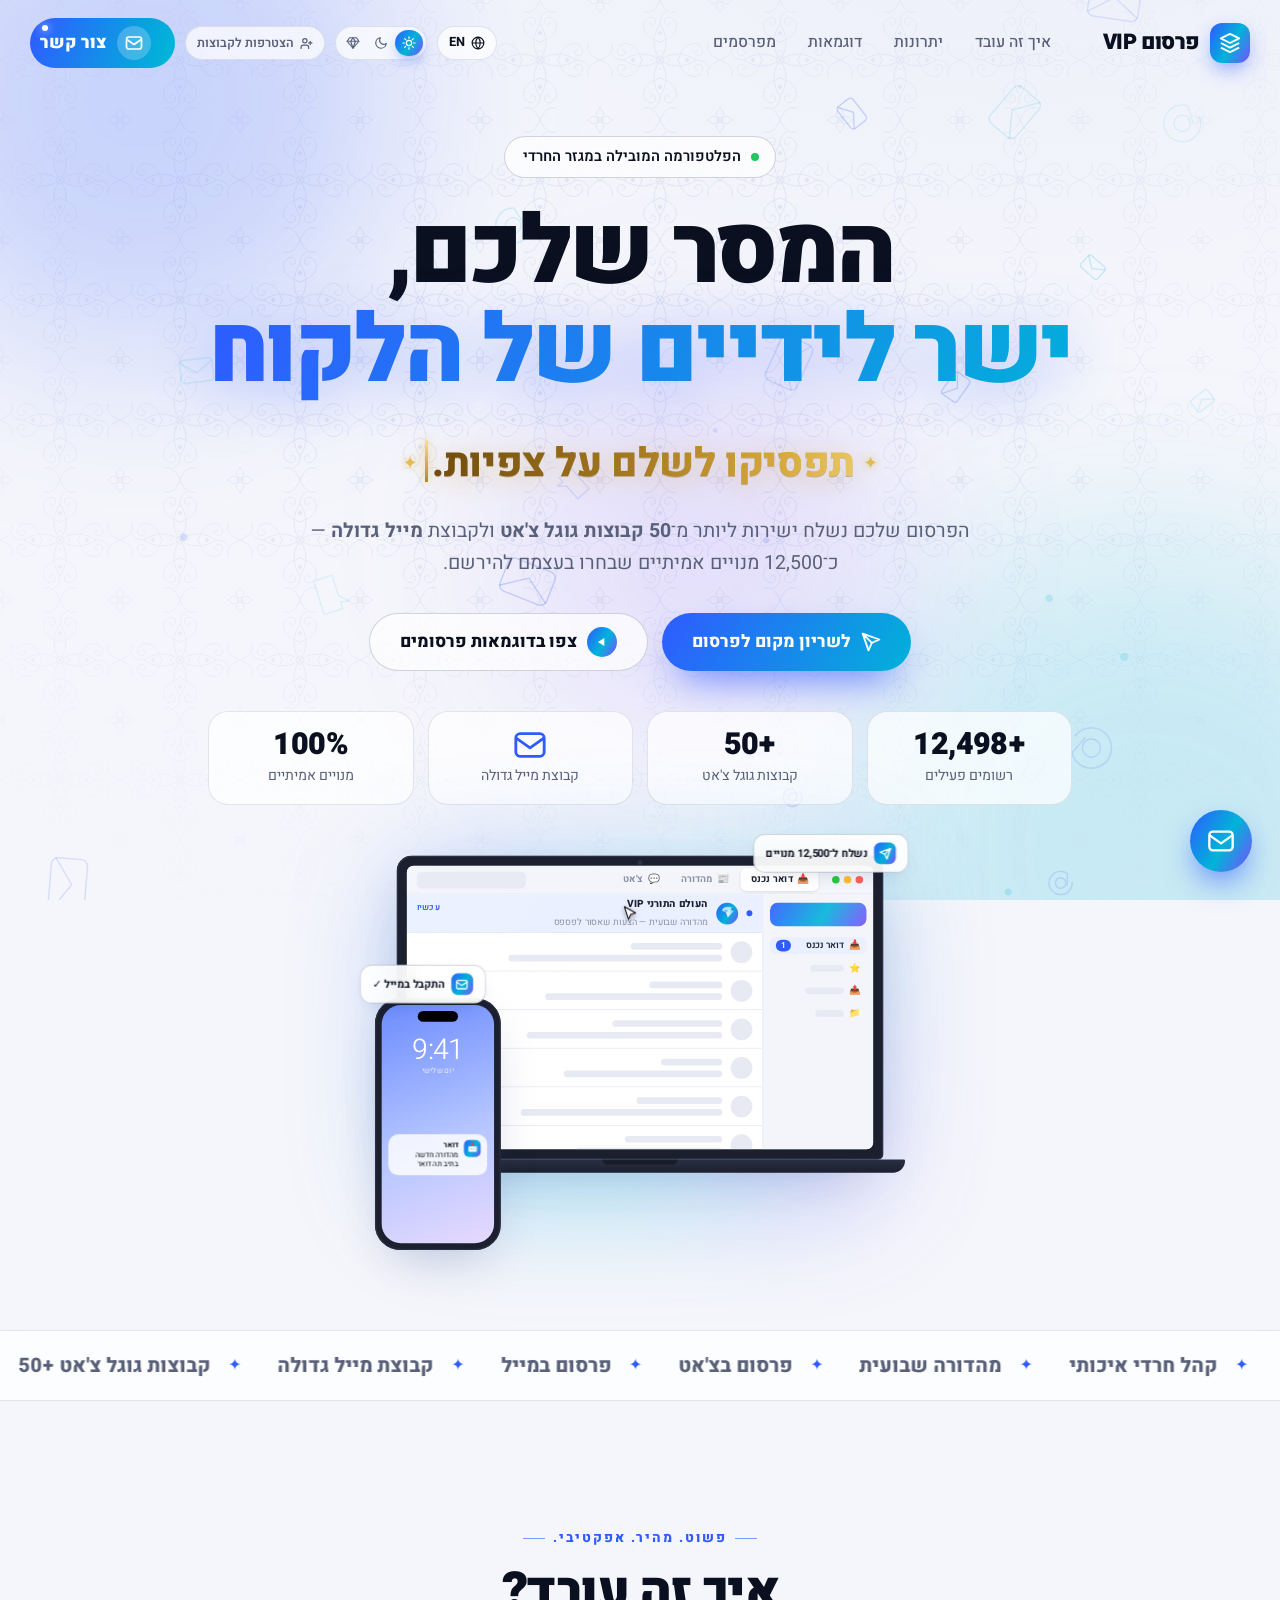
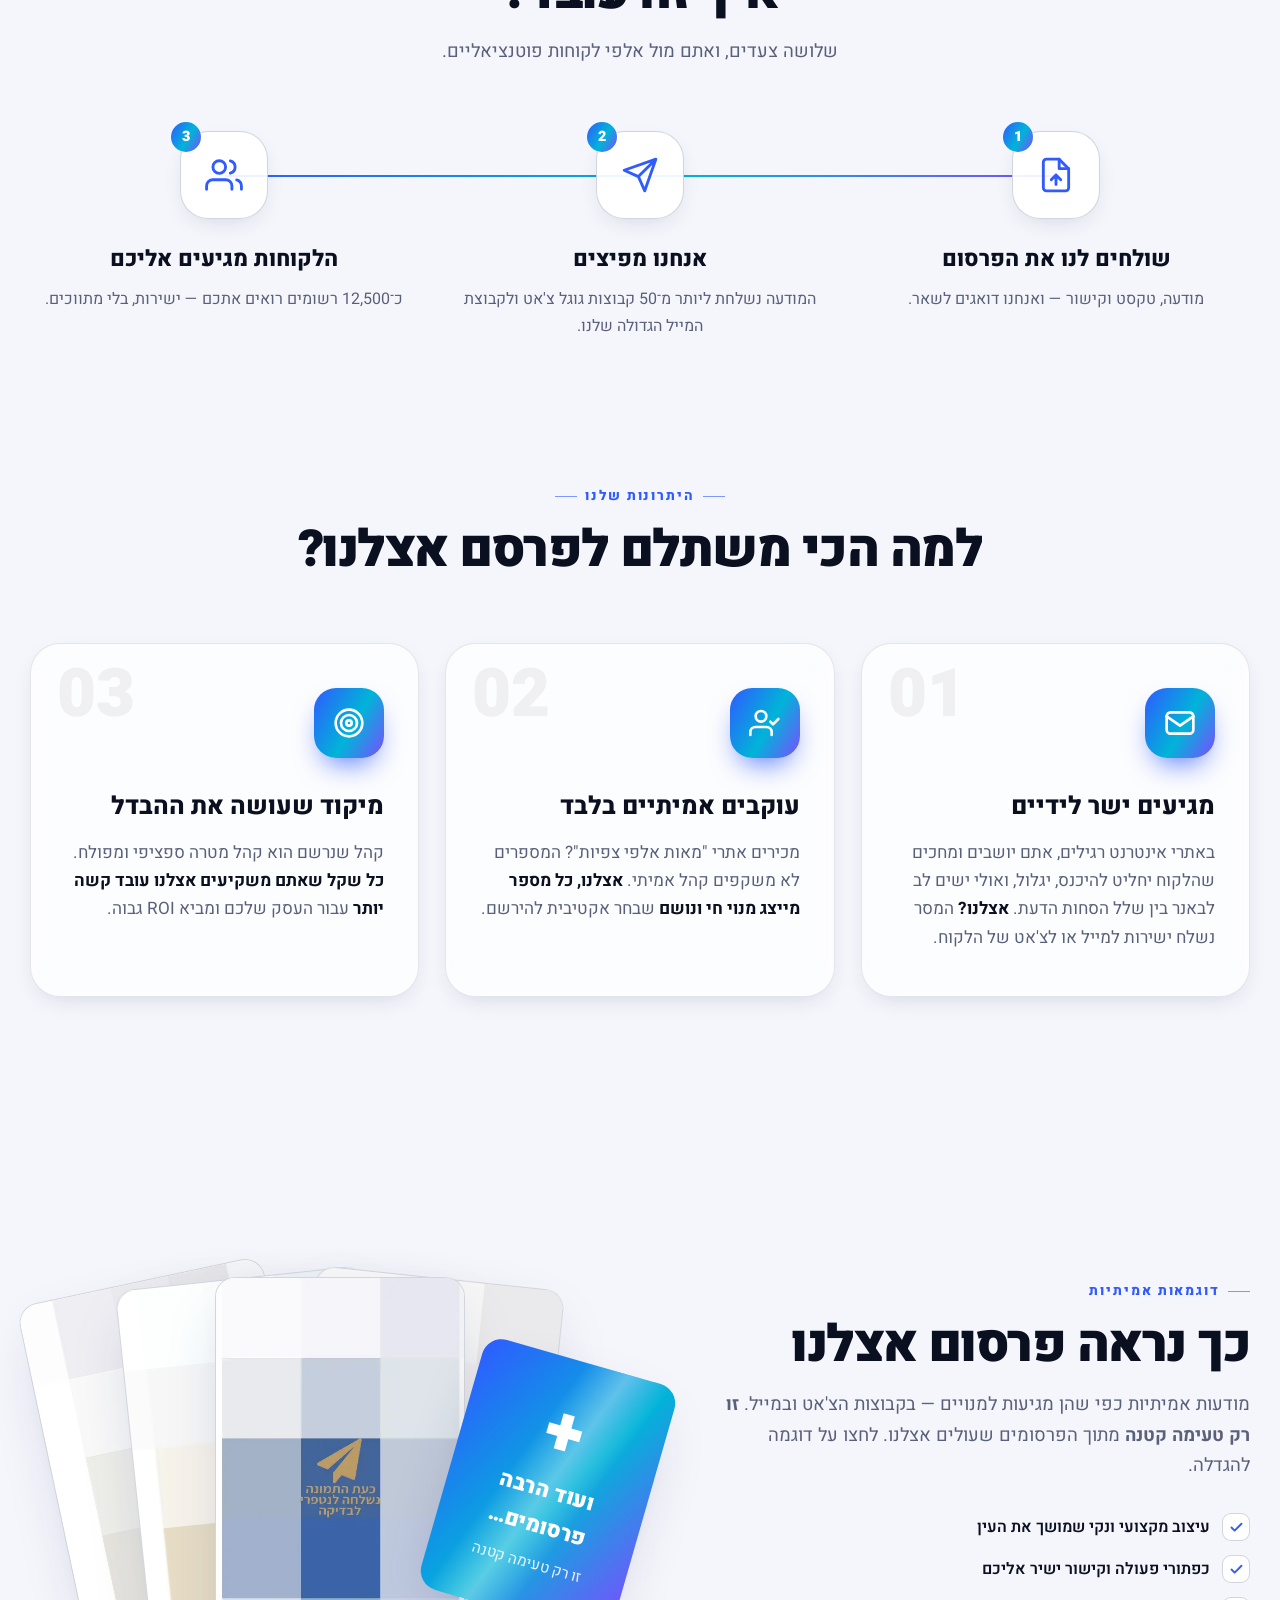
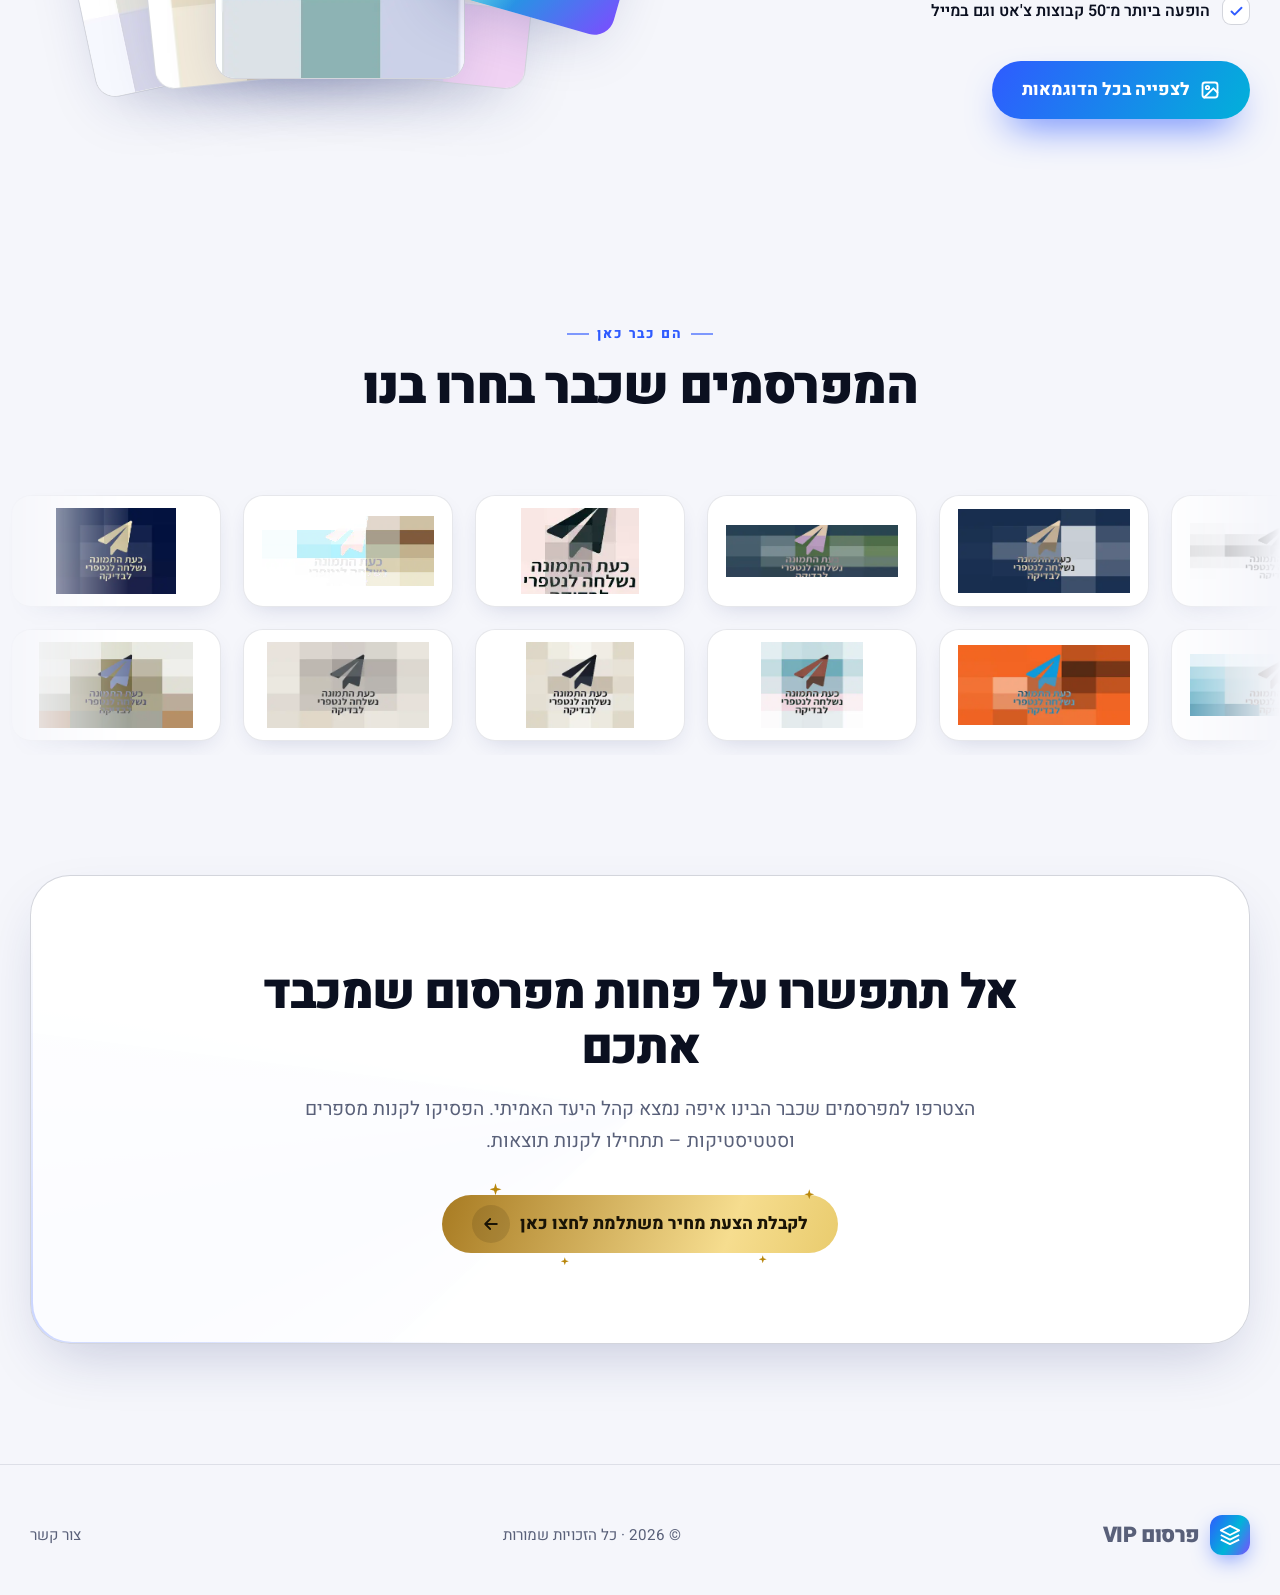
==== 1.html @ 400ed4b2 "Create 1.html" ====
<!DOCTYPE html>
<html lang="he" dir="rtl" data-theme="light"><head>
<meta charset="UTF-8">
<meta name="viewport" content="width=device-width, initial-scale=1.0">
<title>פרסום VIP | הקבוצות הפופולאריות</title>
<meta name="description" content="פרסום ישיר למייל ולצ'אט של כ־12,500 מנויים אמיתיים במגזר החרדי.">
<link rel="preconnect" href="https://fonts.googleapis.com">
<link rel="preconnect" href="https://fonts.gstatic.com" crossorigin="">
<link href="https://fonts.googleapis.com/css2?family=Heebo:wght@300;400;500;700;800;900&amp;family=Frank+Ruhl+Libre:wght@500;700;900&amp;family=Playfair+Display:ital,wght@0,600;0,800;1,600&amp;display=swap" rel="stylesheet">
<script>
(function(){var d=document.documentElement;try{var t=localStorage.getItem('vip-theme2');if(t==='light'||t==='dark'||t==='lux')d.setAttribute('data-theme',t);var l=localStorage.getItem('vip-lang');if(l==='en'){d.setAttribute('lang','en');d.setAttribute('dir','ltr');}}catch(e){}})();
</script>
<style>
/* ============ THEME TOKENS ============ */
:root{
  --bg:#f5f6fb; --bg2:#eceffa; --surface:rgba(255,255,255,.72); --surface-2:rgba(255,255,255,.92);
  --border:rgba(16,24,64,.10); --border-strong:rgba(16,24,64,.18);
  --text:#0b1020; --muted:#596079; --faint:#8a90a8;
  --accent:#2f5bff; --accent-2:#00b4d8; --accent-3:#7c4dff;
  --grad:linear-gradient(120deg,#2f5bff 0%,#00b4d8 55%,#7c4dff 100%);
  --gold:#b8860b; --gold-grad:linear-gradient(120deg,#b8862b,#e9c766,#b8862b);
  --on-accent:#fff; --shadow:0 24px 60px -20px rgba(28,40,110,.25); --shadow-sm:0 8px 24px -10px rgba(28,40,110,.2);
  --orb1:rgba(47,91,255,.22); --orb2:rgba(0,180,216,.18); --orb3:rgba(124,77,255,.14);
  --grid:rgba(16,24,64,.05); --pattern-color:#3a4ba8; --pattern-op:.10;
  --font:'Heebo',system-ui,sans-serif; --font-display:'Heebo',system-ui,sans-serif;
  --display-weight:900;
  /* app (inside the laptop) */
  --app-bg:#ffffff; --app-side:#f3f5fb; --app-line:#e6e9f3; --app-text:#1d2333; --app-muted:#8b92a8; --app-skel:#e7eaf3; --app-hl:#eaf0ff; --app-bubble:#f4f6fb;
  --device:#1b1f2e; --device-2:#2a3044;
  --tile:#ffffff;
  color-scheme:light;
}
[data-theme="dark"]{
  --bg:#060812; --bg2:#0b0f1f; --surface:rgba(255,255,255,.045); --surface-2:rgba(20,26,48,.9);
  --border:rgba(255,255,255,.08); --border-strong:rgba(255,255,255,.16);
  --text:#eef1ff; --muted:#a2aac6; --faint:#6b7392;
  --accent:#5b84ff; --accent-2:#22d3ee; --accent-3:#a78bfa;
  --grad:linear-gradient(120deg,#5b84ff 0%,#22d3ee 50%,#a78bfa 100%);
  --gold:#e3c15f; --on-accent:#fff;
  --shadow:0 30px 80px -25px rgba(0,0,0,.7); --shadow-sm:0 10px 30px -12px rgba(0,0,0,.6);
  --orb1:rgba(91,132,255,.28); --orb2:rgba(34,211,238,.18); --orb3:rgba(167,139,250,.2);
  --grid:rgba(255,255,255,.035); --pattern-color:#9fb4ff; --pattern-op:.07;
  --app-bg:#0f1426; --app-side:#0b1020; --app-line:#1c2440; --app-text:#e6eaff; --app-muted:#7d86a8; --app-skel:#1c2442; --app-hl:#16224a; --app-bubble:#141b33;
  --device:#0d0f17; --device-2:#23283a;
  --tile:#ffffff;
  color-scheme:dark;
}
[data-theme="lux"]{
  --bg:#0a0907; --bg2:#12100c; --surface:rgba(212,175,55,.045); --surface-2:rgba(24,20,13,.92);
  --border:rgba(212,175,55,.18); --border-strong:rgba(212,175,55,.38);
  --text:#f6eedb; --muted:#c2b593; --faint:#857a5e;
  --accent:#d4af37; --accent-2:#f3d98b; --accent-3:#b8862b;
  --grad:linear-gradient(120deg,#a87b22 0%,#f6dd8f 45%,#d4af37 70%,#a87b22 100%);
  --gold:#e7c766; --on-accent:#1a1406;
  --shadow:0 30px 80px -25px rgba(0,0,0,.8); --shadow-sm:0 10px 30px -12px rgba(0,0,0,.7);
  --orb1:rgba(212,175,55,.18); --orb2:rgba(150,110,40,.16); --orb3:rgba(246,221,143,.08);
  --grid:rgba(212,175,55,.04); --pattern-color:#d4af37; --pattern-op:.11;
  --font-display:'Frank Ruhl Libre','Playfair Display',serif; --display-weight:900;
  --app-bg:#14110b; --app-side:#0f0d09; --app-line:#2a2416; --app-text:#f3e8cc; --app-muted:#9a8c6a; --app-skel:#2a2416; --app-hl:#2a2210; --app-bubble:#1b170f;
  --device:#0b0a07; --device-2:#3a3020;
  --tile:#fbf7ec;
  color-scheme:dark;
}
html[lang="en"][data-theme="lux"]{--font-display:'Playfair Display','Frank Ruhl Libre',serif;--display-weight:800}

/* ============ BASE ============ */
*,*::before,*::after{box-sizing:border-box;margin:0;padding:0}
html{scroll-behavior:smooth;scroll-padding-top:70px;-webkit-text-size-adjust:100%}
body{font-family:var(--font);background:var(--bg);color:var(--text);line-height:1.65;overflow-x:hidden;transition:background-color .6s ease,color .6s ease;-webkit-font-smoothing:antialiased}
img{max-width:100%;display:block}
a{color:inherit}
button{font:inherit;color:inherit;cursor:pointer;border:0;background:none}
::selection{background:var(--accent);color:var(--on-accent)}
.container{width:min(1220px,100% - 32px);margin-inline:auto}
.grad{background:var(--grad);background-size:200% auto;-webkit-background-clip:text;background-clip:text;-webkit-text-fill-color:transparent;color:transparent;animation:gradShift 6s ease-in-out infinite alternate}
@keyframes gradShift{to{background-position:100% center}}
.sr-only{position:absolute;width:1px;height:1px;overflow:hidden;clip:rect(0 0 0 0)}

/* ============ AMBIENT BACKGROUND ============ */
.ornament{position:absolute;inset:0;width:100%;height:100%;color:var(--pattern-color);opacity:var(--pattern-op);-webkit-mask-image:radial-gradient(ellipse 85% 75% at 50% 40%,#000 25%,transparent 95%);mask-image:radial-gradient(ellipse 85% 75% at 50% 40%,#000 25%,transparent 95%)}
.ambient{position:fixed;inset:0;z-index:-2;overflow:hidden;pointer-events:none;background:radial-gradient(1200px 700px at 80% -10%,var(--bg2),transparent 60%),var(--bg);transition:background .6s}
.orb{position:absolute;border-radius:50%;filter:blur(90px);animation:orb 18s ease-in-out infinite alternate}
.orb.o1{width:520px;height:520px;background:var(--orb1);top:-160px;inset-inline-end:-120px}
.orb.o2{width:620px;height:620px;background:var(--orb2);bottom:-260px;inset-inline-start:-180px;animation-delay:-6s}
.orb.o3{width:380px;height:380px;background:var(--orb3);top:40%;left:40%;animation-delay:-11s}
@keyframes orb{0%{transform:translate(0,0) scale(1)}50%{transform:translate(60px,40px) scale(1.15)}100%{transform:translate(-40px,90px) scale(.95)}}
#bg-canvas{position:fixed;inset:0;width:100%;height:100%;z-index:-1;pointer-events:none}
.cursor-glow{position:fixed;width:480px;height:480px;border-radius:50%;pointer-events:none;z-index:-1;background:radial-gradient(circle,var(--orb1),transparent 65%);transform:translate(-50%,-50%);left:var(--mx,-999px);top:var(--my,-999px);opacity:.7;transition:opacity .3s}
.scroll-progress{position:fixed;top:0;inset-inline-start:0;height:3px;width:100%;transform-origin:var(--origin,right);transform:scaleX(var(--sp,0));background:var(--grad);z-index:1000}
html[dir="ltr"] .scroll-progress{--origin:left}

/* ============ HEADER ============ */
.nav{position:sticky;top:0;z-index:200;transition:background .4s,box-shadow .4s,padding .4s;padding:18px 0}
.nav.scrolled{background:color-mix(in srgb,var(--bg) 72%,transparent);backdrop-filter:blur(18px) saturate(1.4);-webkit-backdrop-filter:blur(18px) saturate(1.4);box-shadow:0 1px 0 var(--border);padding:10px 0}
.nav-inner{display:flex;align-items:center;gap:20px}
.brand{display:flex;align-items:center;gap:10px;font-weight:900;font-size:1.35rem;text-decoration:none;letter-spacing:-.02em;font-family:var(--font-display)}
.brand-mark{width:40px;height:40px;border-radius:12px;background:var(--grad);display:grid;place-items:center;box-shadow:0 8px 24px -8px var(--accent);position:relative;overflow:hidden;flex:none}
.brand-mark::after{content:"";position:absolute;inset:0;background:linear-gradient(120deg,transparent 30%,rgba(255,255,255,.55) 50%,transparent 70%);transform:translateX(-120%);animation:shine 4.5s ease-in-out infinite}
.brand-mark svg{width:22px;height:22px;fill:none;stroke:var(--on-accent);stroke-width:2;stroke-linejoin:round}
@keyframes shine{0%,60%{transform:translateX(-120%)}100%{transform:translateX(120%)}}
.nav-links{display:flex;gap:4px;margin-inline-start:18px}
.nav-links a{text-decoration:none;color:var(--muted);font-weight:500;padding:8px 14px;border-radius:999px;transition:color .25s,background .25s;font-size:.98rem}
.nav-links a:hover{color:var(--text);background:var(--surface)}
.nav-actions{display:flex;align-items:center;gap:10px;margin-inline-start:auto}
.pill-btn{text-decoration:none;height:34px;padding:0 11px;border-radius:999px;border:1px solid var(--border);background:var(--surface);display:inline-flex;align-items:center;gap:6px;font-weight:700;font-size:.8rem;transition:border-color .25s,transform .25s;backdrop-filter:blur(10px)}
.pill-btn:hover{border-color:var(--border-strong);transform:translateY(-1px)}
.theme-switch{position:relative;display:flex;padding:3px;border-radius:999px;border:1px solid var(--border);background:var(--surface);backdrop-filter:blur(10px)}
.theme-switch button{position:relative;z-index:1;width:28px;height:26px;border-radius:999px;display:grid;place-items:center;color:var(--muted);transition:color .3s}
.theme-switch button[aria-pressed="true"]{color:var(--on-accent)}
.theme-switch svg{width:14px;height:14px;fill:none;stroke:currentColor;stroke-width:2;stroke-linecap:round;stroke-linejoin:round}
.theme-switch .thumb{position:absolute;top:3px;width:28px;height:26px;border-radius:999px;background:var(--grad);box-shadow:0 6px 16px -6px var(--accent);transition:inset-inline-start .45s cubic-bezier(.6,-0.3,.3,1.4);inset-inline-start:3px}
.join-btn{position:relative;height:44px;padding:0 20px;border-radius:999px;font-weight:800;text-decoration:none;color:var(--on-accent);background:var(--grad);background-size:200% auto;display:inline-flex;align-items:center;gap:8px;box-shadow:0 10px 30px -10px var(--accent);transition:transform .3s,background-position .6s;white-space:nowrap;isolation:isolate}
.join-btn::before{content:"";position:absolute;inset:-4px;border-radius:inherit;border:2px solid var(--accent);opacity:0;animation:ring 2.4s ease-out infinite;z-index:-1}
@keyframes ring{0%{opacity:.8;transform:scale(.95)}100%{opacity:0;transform:scale(1.25)}}
.join-btn:hover{transform:translateY(-2px);background-position:100% center}
.join-btn svg{width:18px;height:18px;fill:none;stroke:currentColor;stroke-width:2.2;stroke-linecap:round;stroke-linejoin:round}
.burger{display:none;width:44px;height:44px;border-radius:12px;border:1px solid var(--border);background:var(--surface);place-items:center}
.burger span{display:block;width:18px;height:2px;background:var(--text);border-radius:2px;position:relative;transition:transform .3s}
.burger span::before,.burger span::after{content:"";position:absolute;inset-inline:0;height:2px;background:var(--text);border-radius:2px;transition:transform .3s}
.burger span::before{top:-6px}.burger span::after{top:6px}
.nav-open .burger span{background:transparent}
.nav-open .burger span::before{transform:translateY(6px) rotate(45deg)}
.nav-open .burger span::after{transform:translateY(-6px) rotate(-45deg)}
.mobile-menu{display:none}

.join-sm{height:34px;padding:0 11px;border-radius:999px;border:1px solid var(--border);background:var(--surface);display:inline-flex;align-items:center;gap:6px;font-weight:600;font-size:.78rem;color:var(--muted);text-decoration:none;transition:color .25s,border-color .25s,transform .25s;white-space:nowrap}
.join-sm:hover{color:var(--text);border-color:var(--border-strong);transform:translateY(-1px)}
.join-sm svg{width:13px;height:13px;fill:none;stroke:currentColor;stroke-width:2.2;stroke-linecap:round;stroke-linejoin:round}
.contact-cta{position:relative;height:50px;padding:0 24px 0 10px;border-radius:999px;display:inline-flex;align-items:center;gap:10px;font-weight:900;font-size:1.08rem;color:var(--on-accent);text-decoration:none;background:linear-gradient(110deg,var(--accent),var(--accent-2),var(--accent-3),var(--accent));background-size:300% 100%;animation:ccFlow 5s linear infinite,ccPulse 2.2s ease-out infinite;transition:transform .35s cubic-bezier(.2,.8,.2,1);isolation:isolate;overflow:hidden;white-space:nowrap}
html[dir="ltr"] .contact-cta{padding:0 10px 0 24px}
.contact-cta::after{content:"";position:absolute;inset:0;background:linear-gradient(110deg,transparent 30%,rgba(255,255,255,.55) 50%,transparent 70%);transform:translateX(-130%);animation:ccShine 3s ease-in-out infinite;z-index:-1}
.contact-cta:hover{transform:translateY(-3px) scale(1.05)}
.cc-ic{width:34px;height:34px;border-radius:50%;background:rgba(255,255,255,.22);display:grid;place-items:center;animation:ccWiggle 2.6s ease-in-out infinite}
.cc-ic svg{width:18px;height:18px;fill:none;stroke:currentColor;stroke-width:2.2;stroke-linejoin:round}
.cc-spark{position:absolute;top:7px;inset-inline-end:12px;width:6px;height:6px;border-radius:50%;background:#fff;box-shadow:0 0 10px #fff;animation:ccSpark 2s ease-in-out infinite}
@keyframes ccFlow{to{background-position:300% 0}}
@keyframes ccPulse{0%{box-shadow:0 10px 28px -10px var(--accent),0 0 0 0 color-mix(in srgb,var(--accent) 55%,transparent)}100%{box-shadow:0 10px 28px -10px var(--accent),0 0 0 14px transparent}}
@keyframes ccShine{0%,55%{transform:translateX(-130%)}100%{transform:translateX(130%)}}
@keyframes ccWiggle{0%,70%,100%{transform:rotate(0)}75%{transform:rotate(-14deg) scale(1.1)}85%{transform:rotate(12deg) scale(1.1)}}
@keyframes ccSpark{0%,100%{opacity:0;transform:scale(.3)}50%{opacity:1;transform:scale(1)}}
/* mega CTA (quote) */
.btn-mega{height:72px;padding:0 40px;font-size:1.25rem;font-weight:900;background:linear-gradient(110deg,#a87b22,#f6dd8f,#d4af37,#fff1c1,#a87b22);background-size:300% 100%;color:#1a1406;animation:ccFlow 4s linear infinite,megaGlow 2.4s ease-in-out infinite}
.btn-mega::after{content:"";position:absolute;inset:0;background:linear-gradient(110deg,transparent 30%,rgba(255,255,255,.7) 50%,transparent 70%);transform:translateX(-130%);animation:ccShine 2.6s ease-in-out infinite;z-index:-1}
.btn-mega:hover{transform:translateY(-4px) scale(1.04)}
.btn-mega .arr{display:inline-grid;place-items:center;width:38px;height:38px;border-radius:50%;background:rgba(26,20,6,.12);animation:arrNudge 1.2s ease-in-out infinite}
.btn-mega .arr svg{width:20px;height:20px}
@keyframes megaGlow{0%,100%{box-shadow:0 18px 40px -14px rgba(212,175,55,.75),0 0 0 0 rgba(212,175,55,.45)}50%{box-shadow:0 22px 55px -12px rgba(212,175,55,.95),0 0 0 10px rgba(212,175,55,0)}}
@keyframes arrNudge{0%,100%{transform:translateX(0)}50%{transform:translateX(-6px)}}
html[dir="ltr"] .btn-mega .arr{transform:scaleX(-1)}
html[dir="ltr"] .btn-mega .arr svg{transform:none}
.mega-wrap{position:relative;display:inline-block}
.mega-wrap .spk{position:absolute;width:8px;height:8px;background:var(--gold);clip-path:polygon(50% 0,62% 38%,100% 50%,62% 62%,50% 100%,38% 62%,0 50%,38% 38%);animation:ccSpark 2.2s ease-in-out infinite}
.mega-wrap .spk:nth-child(2){top:-12px;left:12%;animation-delay:.3s;width:12px;height:12px}
.mega-wrap .spk:nth-child(3){bottom:-10px;right:18%;animation-delay:.9s}
.mega-wrap .spk:nth-child(4){top:-6px;right:6%;animation-delay:1.4s;width:10px;height:10px}
.mega-wrap .spk:nth-child(5){bottom:-12px;left:30%;animation-delay:1.8s}
/* ============ BUTTONS ============ */
.btn{position:relative;display:inline-flex;align-items:center;justify-content:center;gap:10px;height:58px;padding:0 30px;border-radius:999px;font-weight:800;font-size:1.08rem;text-decoration:none;overflow:hidden;transition:transform .35s cubic-bezier(.2,.8,.2,1),box-shadow .35s;isolation:isolate;white-space:nowrap}
.btn svg{width:20px;height:20px;fill:none;stroke:currentColor;stroke-width:2.2;stroke-linecap:round;stroke-linejoin:round;flex:none}
.btn-primary{background:var(--grad);background-size:200% auto;color:var(--on-accent);box-shadow:0 18px 40px -16px var(--accent)}
.btn-primary::after{content:"";position:absolute;inset:0;background:linear-gradient(110deg,transparent 35%,rgba(255,255,255,.45) 50%,transparent 65%);transform:translateX(-120%);transition:transform .9s;z-index:-1}
.btn-primary:hover::after{transform:translateX(120%)}
.btn-primary:hover{transform:translateY(-3px);box-shadow:0 24px 50px -16px var(--accent)}
.btn-ghost{border:1px solid var(--border-strong);background:var(--surface);backdrop-filter:blur(12px);color:var(--text)}
.btn-ghost:hover{transform:translateY(-3px);border-color:var(--accent)}
.btn-ghost .play{width:30px;height:30px;border-radius:50%;background:var(--grad);display:grid;place-items:center;color:var(--on-accent)}
.btn-ghost .play svg{width:14px;height:14px;fill:currentColor;stroke:none}
html[dir="rtl"] .flip-rtl{transform:scaleX(-1)}

/* ============ HERO ============ */
.hero{position:relative;padding:50px 0 80px}
.hero-grid{display:flex;flex-direction:column;align-items:center;gap:34px}
.hero-text{text-align:center;max-width:1000px;display:flex;flex-direction:column;align-items:center}
.badge{display:inline-flex;align-items:center;gap:10px;padding:8px 16px 8px 18px;border-radius:999px;border:1px solid var(--border-strong);background:var(--surface);backdrop-filter:blur(10px);font-weight:600;font-size:.92rem;color:var(--text);margin-bottom:26px}
.badge .dot{width:8px;height:8px;border-radius:50%;background:#22c55e;box-shadow:0 0 0 0 rgba(34,197,94,.6);animation:livedot 1.8s infinite}
@keyframes livedot{0%{box-shadow:0 0 0 0 rgba(34,197,94,.6)}100%{box-shadow:0 0 0 10px rgba(34,197,94,0)}}
.hero h1{text-shadow:0 0 0 transparent;font-family:var(--font-display);font-weight:var(--display-weight);font-size:clamp(2.9rem,7.4vw,6.4rem);line-height:1.04;letter-spacing:-.035em;margin-bottom:22px}
.hero h1 .grad{display:inline-block;padding-bottom:.08em}
.typewriter{position:relative;font-size:clamp(1.5rem,3.2vw,2.5rem);font-weight:800;letter-spacing:-.01em;color:#c9a033;min-height:1.6em;margin-bottom:18px;padding:0 .3em}
#tw{background:linear-gradient(100deg,#8a6216 0%,#c9a033 18%,#f7e08f 32%,#fff6cf 40%,#e2bc55 52%,#a87b22 66%,#f3d98b 82%,#b8862b 100%);background-size:250% 100%;-webkit-background-clip:text;background-clip:text;-webkit-text-fill-color:transparent;color:transparent;animation:goldFlow 3.2s linear infinite;filter:drop-shadow(0 2px 0 rgba(120,85,20,.25)) drop-shadow(0 0 14px rgba(232,190,80,.45))}
[data-theme="light"] #tw{background-image:linear-gradient(100deg,#6e4a0c 0%,#a87b22 20%,#d9ac3f 34%,#f0cf6e 42%,#c4952c 54%,#8a6216 68%,#d4a842 84%,#7a5512 100%);filter:drop-shadow(0 1px 0 rgba(120,85,20,.35)) drop-shadow(0 4px 14px rgba(200,150,40,.35))}
@keyframes goldFlow{to{background-position:-250% 0}}
.typewriter::before,.typewriter::after{content:"✦";position:absolute;top:50%;font-size:.45em;color:#e2bc55;transform:translateY(-50%);animation:twSpark 2.4s ease-in-out infinite;text-shadow:0 0 10px rgba(232,190,80,.9)}
.typewriter::before{inset-inline-start:-.6em}
.typewriter::after{inset-inline-end:-.6em;animation-delay:1.2s}
@keyframes twSpark{0%,100%{opacity:.2;transform:translateY(-50%) scale(.6) rotate(0)}50%{opacity:1;transform:translateY(-50%) scale(1.15) rotate(90deg)}}
.typewriter .caret{display:inline-block;width:3px;height:1.05em;background:linear-gradient(#f7e08f,#b8862b);box-shadow:0 0 10px rgba(232,190,80,.8);vertical-align:-.15em;margin-inline-start:4px;animation:blink .9s steps(1) infinite}
@keyframes blink{50%{opacity:0}}
.hero-sub{font-size:1.22rem;color:var(--muted);max-width:720px;margin:0 auto 34px}
.hero-ctas{display:flex;flex-wrap:wrap;justify-content:center;gap:14px;margin-bottom:40px}
.stats{display:flex;gap:14px;flex-wrap:wrap;justify-content:center;width:100%;max-width:980px}
.stat{flex:1 1 140px;padding:16px 18px;border-radius:20px;border:1px solid var(--border);background:var(--surface);backdrop-filter:blur(12px)}
.stat b{display:block;font-family:var(--font-display);font-size:1.9rem;font-weight:900;line-height:1.1;letter-spacing:-.02em}
.stat>span{font-size:.88rem;color:var(--muted)}
.stat b{direction:ltr;unicode-bidi:isolate}
.stat{text-align:center}
.stat-ic{display:grid;place-items:center;height:2.1rem;color:var(--accent)}
[data-theme="lux"] .stat-ic{color:var(--gold)}
.hero-text>*{opacity:0;transform:translateY(26px);animation:rise .9s cubic-bezier(.2,.8,.2,1) forwards}
.hero-text>*:nth-child(2){animation-delay:.1s}.hero-text>*:nth-child(3){animation-delay:.2s}.hero-text>*:nth-child(4){animation-delay:.3s}.hero-text>*:nth-child(5){animation-delay:.4s}.hero-text>*:nth-child(6){animation-delay:.5s}
@keyframes rise{to{opacity:1;transform:none}}
.hero h1 .grad{filter:drop-shadow(0 10px 30px color-mix(in srgb,var(--accent) 35%,transparent))}

/* ============ STAGE (animated laptop) ============ */
.stage-wrap{position:relative;width:100%;max-width:520px;margin-inline:auto;height:calc(490px * var(--s,1));opacity:0;animation:rise 1.1s .35s cubic-bezier(.2,.8,.2,1) forwards}
.stage{position:absolute;top:0;left:50%;width:620px;height:490px;transform:translateX(-50%) scale(var(--s,1));transform-origin:top center;direction:rtl}
html[dir="ltr"] .stage{direction:ltr}
.stage-glow{position:absolute;inset:40px 30px 60px;background:var(--grad);filter:blur(70px);opacity:.35;border-radius:40px;animation:pulseGlow 6s ease-in-out infinite}
@keyframes pulseGlow{50%{opacity:.55;transform:scale(1.04)}}
.laptop{position:absolute;top:20px;left:20px;width:580px;animation:floaty 7s ease-in-out infinite}
@keyframes floaty{50%{transform:translateY(-10px)}}
.lid{position:relative;height:362px;border-radius:18px 18px 6px 6px;background:var(--device);padding:12px;box-shadow:var(--shadow),inset 0 0 0 1.5px var(--device-2)}
.lid::before{content:"";position:absolute;top:5px;left:50%;width:6px;height:6px;margin-left:-3px;border-radius:50%;background:#2c3348}
.screen{position:relative;height:100%;border-radius:8px;overflow:hidden;background:var(--app-bg);color:var(--app-text);font-size:12px;line-height:1.4;transition:background .6s}
.screen::after{content:"";position:absolute;inset:0;background:linear-gradient(125deg,rgba(255,255,255,.10),transparent 35%);pointer-events:none}
.base{position:relative;height:16px;margin:0 -26px;border-radius:2px 2px 16px 16px;background:linear-gradient(var(--device-2),var(--device));box-shadow:0 30px 40px -18px rgba(0,0,0,.55)}
.base::before{content:"";position:absolute;top:0;left:50%;width:90px;height:6px;margin-left:-45px;border-radius:0 0 8px 8px;background:rgba(0,0,0,.35)}
.win-bar{height:34px;display:flex;align-items:center;gap:10px;padding:0 12px;border-bottom:1px solid var(--app-line);background:var(--app-side)}
.win-dots{display:flex;gap:5px}.win-dots i{width:9px;height:9px;border-radius:50%;background:#ff5f57}.win-dots i:nth-child(2){background:#febc2e}.win-dots i:nth-child(3){background:#28c840}
.tabs{position:relative;display:flex;gap:2px;margin-inline-start:6px}
.tab{position:relative;z-index:1;padding:5px 12px;border-radius:7px;font-weight:700;color:var(--app-muted);font-size:11.5px;display:flex;gap:5px;align-items:center;transition:color .3s}
.tab.on{color:var(--app-text)}
.tab-ind{position:absolute;top:0;height:100%;border-radius:7px;background:var(--app-bg);box-shadow:0 1px 3px rgba(0,0,0,.12);transition:all .45s cubic-bezier(.5,0,.2,1)}
.win-search{margin-inline-start:auto;width:130px;height:20px;border-radius:6px;background:var(--app-skel)}
.scene{position:absolute;inset:34px 0 0 0;opacity:0;visibility:hidden;transform:translateY(6px);transition:opacity .25s,transform .3s ease-out,visibility .25s}
.scene.on{opacity:1;visibility:visible;transform:none}
/* inbox */
.inbox{display:grid;grid-template-columns:132px 1fr;height:100%}
.side{background:var(--app-side);border-inline-end:1px solid var(--app-line);padding:10px 8px;display:flex;flex-direction:column;gap:7px}
.compose{height:28px;border-radius:9px;background:var(--grad);opacity:.9;margin-bottom:6px}
.folder{white-space:nowrap;overflow:hidden;height:20px;border-radius:6px;display:flex;align-items:center;gap:6px;padding:0 7px;color:var(--app-muted);font-weight:600;font-size:11px}
.folder.on{background:var(--app-hl);color:var(--app-text)}
.folder .count{margin-inline-start:auto;font-size:10px;background:var(--accent);color:#fff;border-radius:999px;padding:0 6px;transform:scale(0);transition:transform .4s cubic-bezier(.3,1.6,.5,1)}
.folder .count.show{transform:scale(1)}
.skel{height:8px;border-radius:4px;background:var(--app-skel)}
.list{position:relative;overflow:hidden}
.row{height:46px;display:flex;align-items:center;gap:10px;padding:0 12px;border-bottom:1px solid var(--app-line);transition:transform .6s cubic-bezier(.2,.8,.2,1)}
.row .av{width:26px;height:26px;border-radius:50%;background:var(--app-skel);flex:none}
.row .lines{flex:1;display:flex;flex-direction:column;gap:6px}
.list.push .row.old{transform:translateY(46px)}
.row.new{position:absolute;top:0;inset-inline:0;background:var(--app-hl);transform:translateX(-110%);opacity:0;transition:transform .7s cubic-bezier(.2,.9,.2,1.1),opacity .4s}
html[dir="rtl"] .row.new{transform:translateX(110%)}
html .row.new.in{transform:none;opacity:1}
.row.new .av{background:var(--grad);display:grid;place-items:center;font-size:13px}
.row.new .from{font-weight:800;font-size:12px;display:flex;gap:6px;align-items:center}
.row.new .subj{font-size:11px;color:var(--app-muted);white-space:nowrap;overflow:hidden;text-overflow:ellipsis;max-width:330px}
.row.new .time{font-size:10px;color:var(--accent);font-weight:700;align-self:flex-start;margin-top:9px}
.row.new .bdot{width:7px;height:7px;border-radius:50%;background:var(--accent)}
.row.new.flash{animation:flash 1.2s ease-out}
@keyframes flash{0%{box-shadow:inset 0 0 0 2px var(--accent)}100%{box-shadow:inset 0 0 0 2px transparent}}
.pointer{position:absolute;width:20px;height:20px;z-index:5;left:var(--px,70%);top:var(--py,85%);transition:left 1.1s cubic-bezier(.5,0,.2,1),top 1.1s cubic-bezier(.5,0,.2,1),opacity .3s;opacity:0;filter:drop-shadow(0 2px 3px rgba(0,0,0,.4))}
.pointer.show{opacity:1}
.pointer svg{width:20px;height:20px}
.pointer.click::after{content:"";position:absolute;left:-10px;top:-10px;width:22px;height:22px;border-radius:50%;border:2px solid var(--accent);animation:clickRing .6s ease-out forwards}
@keyframes clickRing{from{transform:scale(.2);opacity:1}to{transform:scale(1.6);opacity:0}}
/* edition */
.edition{height:100%;overflow:hidden;background:var(--app-side)}
.ed-head{display:flex;align-items:center;gap:8px;padding:9px 14px;background:var(--app-bg);border-bottom:1px solid var(--app-line)}
.ed-head .av{width:26px;height:26px;border-radius:50%;background:var(--grad);display:grid;place-items:center;font-size:13px}
.ed-head b{font-size:12px}.ed-head small{display:block;color:var(--app-muted);font-size:10px}
.ed-scroll{transition:transform 7s cubic-bezier(.45,0,.25,1)}
.ed-paper{width:290px;margin:12px auto 30px;background:var(--app-bg);border-radius:10px;overflow:hidden;box-shadow:0 6px 20px -8px rgba(0,0,0,.25);border:1px solid var(--app-line)}
.ed-banner{height:54px;background:var(--grad);display:flex;align-items:center;justify-content:center;color:#fff;font-weight:900;font-size:14px;letter-spacing:.01em;position:relative;overflow:hidden}
[data-theme="lux"] .ed-banner{color:#1a1406}
.ed-banner::after{content:"";position:absolute;inset:0;background:linear-gradient(110deg,transparent 35%,rgba(255,255,255,.4) 50%,transparent 65%);animation:shine 3.5s infinite}
.ed-title{padding:10px 14px 2px;font-weight:800;font-size:12.5px;text-align:center}
.ed-p{padding:0 18px 8px;display:flex;flex-direction:column;gap:5px;align-items:center}
.ed-ad{margin:8px 14px 12px;border-radius:8px;overflow:hidden;border:1px solid var(--app-line);background:var(--app-skel);min-height:120px}
.ed-ad img{width:100%}
.ed-btn{margin:0 auto 14px;width:150px;height:24px;border-radius:999px;background:var(--grad);display:grid;place-items:center;color:#fff;font-weight:800;font-size:10.5px}
[data-theme="lux"] .ed-btn{color:#1a1406}
/* chat */
.chat{display:grid;grid-template-columns:132px 1fr;height:100%}
.chat .side .space{white-space:nowrap;overflow:hidden;text-overflow:ellipsis;display:flex;align-items:center;gap:6px;height:28px;padding:0 6px;border-radius:7px;font-size:10.5px;font-weight:700;color:var(--app-muted)}
.chat .side .space.on{background:var(--app-hl);color:var(--app-text)}
.chat .side .space i{width:16px;height:16px;border-radius:5px;background:var(--app-skel);flex:none;font-style:normal;display:grid;place-items:center;font-size:9px}
.chat .side .space.on i{background:var(--grad)}
.chat-main{display:flex;flex-direction:column;min-height:0;position:relative}
.chat-head{height:38px;display:flex;align-items:center;gap:8px;padding:0 12px;border-bottom:1px solid var(--app-line);font-weight:800;font-size:12px;flex:none}
.chat-head .tag{font-size:9.5px;font-weight:700;background:var(--app-skel);color:var(--app-muted);border-radius:4px;padding:0 5px}
.msgs{flex:1;overflow:hidden;position:relative}
.msgs-inner{position:absolute;inset-inline:0;bottom:0;padding:10px 12px;display:flex;flex-direction:column;gap:10px;transition:transform .8s cubic-bezier(.2,.8,.2,1)}
.msg{display:flex;gap:8px;opacity:0;max-height:0;overflow:hidden;transform:translateY(16px) scale(.97);transition:opacity .6s,transform .6s cubic-bezier(.2,.9,.2,1.15),max-height .6s ease}
.msg.show{opacity:1;transform:none;max-height:260px}
.msg .av{width:26px;height:26px;border-radius:50%;flex:none;background:var(--grad);display:grid;place-items:center;font-size:12px}
.msg .meta{font-size:10.5px;font-weight:800;display:flex;align-items:center;gap:6px;margin-bottom:3px}
.msg .meta .tag{font-size:9px;font-weight:700;background:var(--app-skel);color:var(--app-muted);border-radius:4px;padding:0 4px}
.msg .meta time{font-weight:500;color:var(--app-muted)}
.bubble{background:var(--app-bubble);border:1px solid var(--app-line);border-radius:12px;padding:8px 10px;max-width:330px}
.bubble .hl{color:var(--accent);font-weight:800;font-size:11.5px}
[data-theme="lux"] .bubble .hl{color:var(--gold)}
.bubble .ad-img{margin-top:7px;width:200px;height:140px;border-radius:8px;overflow:hidden;background:#fff;border:1px solid var(--app-line)}
.bubble .ad-img img{width:100%;height:100%;object-fit:contain;background:#fff}
.chips{display:flex;gap:6px;margin-top:7px}
.chips span{font-size:9.5px;font-weight:800;color:#fff;background:var(--grad);border-radius:999px;padding:3px 9px}
[data-theme="lux"] .chips span{color:#1a1406}
.typing{display:none;gap:4px;padding:8px 10px;background:var(--app-bubble);border:1px solid var(--app-line);border-radius:12px;width:max-content;opacity:0;transition:opacity .3s}
.typing.show{display:flex;opacity:1}
.typing i{width:6px;height:6px;border-radius:50%;background:var(--app-muted);animation:dots 1s infinite}
.typing i:nth-child(2){animation-delay:.15s}.typing i:nth-child(3){animation-delay:.3s}
@keyframes dots{0%,60%,100%{transform:none;opacity:.5}30%{transform:translateY(-4px);opacity:1}}
/* phone */
.phone{position:absolute;width:150px;height:300px;bottom:0;inset-inline-end:-6px;border-radius:30px;background:var(--device);padding:8px;box-shadow:var(--shadow),inset 0 0 0 1.5px var(--device-2);animation:floaty 6s -2s ease-in-out infinite;z-index:3}
.phone-screen{position:relative;height:100%;border-radius:23px;overflow:hidden;background:linear-gradient(160deg,#1f2b6b,#0b1030 55%,#2a0f4a);padding:30px 8px 8px}
[data-theme="light"] .phone-screen{background:linear-gradient(160deg,#6d8cff,#b4c5ff 55%,#e6d9ff)}
[data-theme="lux"] .phone-screen{background:linear-gradient(160deg,#3a2c10,#120e07 55%,#2d220d)}
.phone-screen::before{content:"";position:absolute;top:7px;left:50%;width:48px;height:13px;margin-left:-24px;border-radius:10px;background:#000}
.ph-time{text-align:center;color:#fff;font-weight:300;font-size:34px;line-height:1;letter-spacing:-.02em;margin:6px 0 2px}
.ph-date{text-align:center;color:rgba(255,255,255,.8);font-size:9px;margin-bottom:12px}
.notif{background:rgba(255,255,255,.82);backdrop-filter:blur(8px);border-radius:12px;padding:7px 8px;color:#111;font-size:9px;line-height:1.3;margin-bottom:6px;display:flex;gap:6px;opacity:0;transform:translateY(-14px) scale(.95);transition:all .6s cubic-bezier(.2,.9,.2,1.2)}
.notif.show{opacity:1;transform:none}
.notif i{width:20px;height:20px;border-radius:6px;background:var(--grad);flex:none;font-style:normal;display:grid;place-items:center;font-size:10px}
.notif b{display:block;font-size:9px}
/* chips around stage */
.fchip{position:absolute;z-index:4;display:flex;align-items:center;gap:8px;padding:9px 14px;border-radius:14px;background:var(--surface-2);border:1px solid var(--border-strong);box-shadow:var(--shadow-sm);font-weight:700;font-size:13px;color:var(--text);backdrop-filter:blur(14px);white-space:nowrap;opacity:0;transform:translateY(12px) scale(.9);transition:all .7s cubic-bezier(.2,.9,.2,1.3)}
.fchip.show{opacity:1;transform:none}
.fchip .ic{width:26px;height:26px;border-radius:8px;display:grid;place-items:center;background:var(--grad);color:var(--on-accent)}
.fchip .ic svg{width:15px;height:15px;fill:none;stroke:currentColor;stroke-width:2.4;stroke-linecap:round;stroke-linejoin:round}
.fchip.c1{top:-6px;inset-inline-start:-10px}
.fchip.c2{top:150px;inset-inline-end:-24px}
.fchip.c3{bottom:20px;inset-inline-start:30px}
.fly-env{position:absolute;z-index:6;top:-40px;left:50%;width:44px;height:44px;margin-left:-22px;border-radius:12px;background:var(--grad);display:grid;place-items:center;opacity:0;box-shadow:0 10px 30px -8px var(--accent)}
.fly-env svg{width:24px;height:24px;fill:none;stroke:var(--on-accent);stroke-width:2;stroke-linejoin:round}
.fly-env.go{animation:fly 1.4s cubic-bezier(.5,0,.3,1) forwards}
@keyframes fly{0%{opacity:0;transform:translateY(-30px) scale(.6) rotate(-20deg)}25%{opacity:1;transform:translateY(0) scale(1.1) rotate(0)}100%{opacity:0;transform:translateY(190px) scale(.3) rotate(10deg)}}

/* ============ TICKER ============ */
.ticker{border-block:1px solid var(--border);background:var(--surface);backdrop-filter:blur(10px);overflow:hidden;padding:18px 0;position:relative}
.ticker-track{display:flex;width:max-content;will-change:transform;animation:scroll 40s linear infinite}
.ticker-item{display:flex;align-items:center;gap:18px;padding-inline:18px;font-family:var(--font-display);font-weight:800;font-size:1.25rem;color:var(--muted);white-space:nowrap}
.ticker-item::after{content:"✦";color:var(--accent);font-size:1rem}
@keyframes scroll{to{transform:translateX(-50%)}}
@keyframes scrollRev{from{transform:translateX(-50%)}to{transform:translateX(0)}}

/* ============ SECTIONS ============ */
section{position:relative}
#clients,#samples,.hero{overflow-x:clip}
html,body{overflow-x:clip}
.section{padding:120px 0}
.sec-head{text-align:center;max-width:760px;margin:0 auto 64px}
.kicker{display:inline-flex;align-items:center;gap:8px;font-weight:800;font-size:.85rem;letter-spacing:.14em;text-transform:uppercase;color:var(--accent);margin-bottom:14px}
[data-theme="lux"] .kicker{color:var(--gold)}
.kicker::before,.kicker::after{content:"";width:22px;height:1.5px;background:currentColor;opacity:.6}
.sec-title{font-family:var(--font-display);font-weight:var(--display-weight);font-size:clamp(2rem,4vw,3.2rem);line-height:1.12;letter-spacing:-.03em;margin-bottom:16px}
.sec-sub{color:var(--muted);font-size:1.15rem}

/* how */
.steps{display:grid;grid-template-columns:repeat(3,1fr);gap:28px;position:relative}
.steps-line{position:absolute;top:44px;inset-inline:16%;height:2px;background:var(--border);overflow:hidden}
.steps-line::after{content:"";position:absolute;inset:0;background:var(--grad);transform:scaleX(0);transform-origin:var(--origin,right);transition:transform .9s cubic-bezier(.6,0,.2,1)}
html[dir="ltr"] .steps-line::after{--origin:left}
.steps.in .steps-line::after{transform:scaleX(1)}
.step{text-align:center;padding:0 10px;position:relative}
.step-num{width:88px;height:88px;margin:0 auto 22px;border-radius:28px;display:grid;place-items:center;background:var(--surface-2);border:1px solid var(--border-strong);box-shadow:var(--shadow-sm);position:relative;z-index:1}
.step-num svg{width:38px;height:38px;fill:none;stroke:var(--accent);stroke-width:1.8;stroke-linecap:round;stroke-linejoin:round}
[data-theme="lux"] .step-num svg{stroke:var(--gold)}
.step-num em{position:absolute;top:-10px;inset-inline-end:-10px;width:30px;height:30px;border-radius:50%;background:var(--grad);color:var(--on-accent);font-style:normal;font-weight:900;display:grid;place-items:center;font-size:.9rem}
.step h3{font-size:1.4rem;font-weight:800;margin-bottom:8px}
.step p{color:var(--muted)}

/* features */
.cards{display:grid;grid-template-columns:repeat(3,1fr);gap:26px;perspective:1200px}
.card{position:relative;padding:44px 34px;border-radius:30px;background:var(--surface);border:1px solid var(--border);backdrop-filter:blur(16px);box-shadow:var(--shadow-sm);transform-style:preserve-3d;transition:transform .5s cubic-bezier(.2,.8,.2,1),border-color .4s,box-shadow .4s;overflow:hidden}
.card::before{content:"";position:absolute;inset:0;border-radius:inherit;background:radial-gradient(500px circle at var(--cx,50%) var(--cy,0%),color-mix(in srgb,var(--accent) 16%,transparent),transparent 45%);opacity:0;transition:opacity .4s;pointer-events:none}
.card:hover::before{opacity:1}
.card:hover{border-color:var(--border-strong);box-shadow:var(--shadow)}
.card-ic{width:70px;height:70px;border-radius:22px;display:grid;place-items:center;margin-bottom:28px;background:var(--grad);box-shadow:0 14px 30px -12px var(--accent);transform:translateZ(40px)}
.card-ic svg{width:32px;height:32px;fill:none;stroke:var(--on-accent);stroke-width:2;stroke-linecap:round;stroke-linejoin:round}
.card h3{font-size:1.55rem;font-weight:800;margin-bottom:12px;transform:translateZ(25px)}
.card p{color:var(--muted);font-size:1.07rem;transform:translateZ(15px)}
.card p strong{color:var(--text)}
.card .num{position:absolute;top:18px;inset-inline-end:26px;font-family:var(--font-display);font-weight:900;font-size:4.2rem;line-height:1;color:var(--text);opacity:.05}

/* samples */
.samples-wrap{display:grid;grid-template-columns:1fr 1.15fr;gap:60px;align-items:center}
.samples-text .sec-title,.samples-text .sec-sub{text-align:start}
.samples-text .kicker::after{display:none}
.samples-text .sec-sub{margin-bottom:32px}
.sample-points{list-style:none;display:grid;gap:14px;margin-bottom:36px}
.sample-points li{display:flex;gap:12px;align-items:center;font-weight:600}
.sample-points li i{width:28px;height:28px;border-radius:9px;display:grid;place-items:center;background:var(--surface-2);border:1px solid var(--border-strong);flex:none}
.sample-points svg{width:15px;height:15px;fill:none;stroke:var(--accent);stroke-width:3;stroke-linecap:round;stroke-linejoin:round}
.fan{position:relative;height:520px}
.fan-card{position:absolute;top:40px;left:50%;width:250px;margin-left:-125px;border-radius:20px;overflow:hidden;background:var(--tile);box-shadow:var(--shadow);border:1px solid var(--border-strong);cursor:zoom-in;transition:opacity .35s,transform .5s cubic-bezier(.2,.8,.2,1),box-shadow .5s;transform:translateX(var(--fx)) rotate(var(--fr)) translateY(var(--fy,0));opacity:0}
.fan.in .fan-card{opacity:1}
.fan-card img{width:100%;height:400px;object-fit:cover;object-position:top}
.fan-more{height:400px;background:var(--grad)!important;border:0;width:200px!important;margin-left:-100px!important;top:120px!important;height:260px!important}
.fm-in{height:100%;display:flex;flex-direction:column;align-items:center;justify-content:center;gap:8px;color:var(--on-accent);text-align:center;padding:20px;position:relative;overflow:hidden}
.fm-in::before{content:"";position:absolute;inset:0;background:linear-gradient(110deg,transparent 35%,rgba(255,255,255,.35) 50%,transparent 65%);animation:shine 3.5s infinite}
.fm-plus{font-size:4.4rem;font-weight:900;line-height:1;animation:wobble 2.4s ease-in-out infinite}
.fm-in b{font-size:1.35rem;font-weight:900}
.fm-in small{font-size:.95rem;opacity:.9}
.fan:hover .fan-card{--fy:-4px}
.fan-card:hover{z-index:10!important;transform:translateX(var(--fx)) rotate(0deg) translateY(-26px) scale(1.06)!important;box-shadow:0 40px 80px -20px rgba(0,0,0,.5)}
.fan-card .zoom{position:absolute;bottom:12px;inset-inline-end:12px;width:38px;height:38px;border-radius:50%;background:rgba(0,0,0,.55);backdrop-filter:blur(6px);display:grid;place-items:center;opacity:0;transform:scale(.6);transition:all .35s}
.fan-card:hover .zoom{opacity:1;transform:none}
.zoom svg{width:18px;height:18px;fill:none;stroke:#fff;stroke-width:2.4;stroke-linecap:round}

/* clients */
.marquee{display:flex;flex-direction:column;gap:22px;overflow:hidden;padding:14px 0;mask-image:linear-gradient(90deg,transparent,#000 10%,#000 90%,transparent);-webkit-mask-image:linear-gradient(90deg,transparent,#000 10%,#000 90%,transparent)}
.m-track{display:flex;width:max-content;will-change:transform;animation:scroll var(--dur,50s) linear infinite}
.m-track.rev{animation-name:scrollRev}
.m-track:hover{animation-play-state:paused}
.logo-tile{flex:none;width:210px;height:112px;margin:0 11px;border-radius:20px;background:var(--tile);border:1px solid var(--border);display:flex;align-items:center;justify-content:center;overflow:hidden;padding:12px 18px;transition:transform .45s cubic-bezier(.2,.8,.2,1),box-shadow .45s,border-color .45s;box-shadow:var(--shadow-sm)}
.logo-tile img{max-width:100%;max-height:86px;width:auto;height:auto;object-fit:contain;transition:filter .45s}
.logo-tile:hover{transform:translateY(-6px) scale(1.06);border-color:var(--accent);box-shadow:0 18px 40px -14px var(--accent)}
[data-theme="lux"] .logo-tile{border-color:rgba(212,175,55,.35)}
.empty-note{padding:30px;color:var(--muted);text-align:center;width:100%}

/* CTA */
.cta{position:relative;border-radius:40px;padding:90px 40px;text-align:center;overflow:hidden;background:var(--surface-2);border:1px solid var(--border-strong);box-shadow:var(--shadow)}
.cta::before{content:"";position:absolute;inset:-50%;background:conic-gradient(from var(--ang,0deg),transparent 0 60%,var(--accent) 70%,transparent 80%);animation:spin 8s linear infinite;opacity:.25}
.cta::after{content:"";position:absolute;inset:1.5px;border-radius:39px;background:var(--surface-2)}
.cta>*{position:relative;z-index:1}
@property --ang{syntax:'<angle>';initial-value:0deg;inherits:false}
@keyframes spin{to{--ang:360deg}}
.cta h2{font-family:var(--font-display);font-weight:var(--display-weight);font-size:clamp(1.9rem,3.8vw,3rem);line-height:1.15;letter-spacing:-.03em;margin-bottom:18px;max-width:820px;margin-inline:auto}
.cta p{color:var(--muted);font-size:1.2rem;max-width:680px;margin:0 auto 38px}
.cta-btns{display:flex;justify-content:center;flex-wrap:wrap;gap:14px}
.btn-gold{background:var(--gold-grad);background-size:200% auto;color:#1a1406;box-shadow:0 18px 40px -16px rgba(212,175,55,.8)}
.btn-gold:hover{transform:translateY(-3px);background-position:100% center}

footer{padding:50px 0 40px;border-top:1px solid var(--border);margin-top:120px;color:var(--muted);font-size:.95rem}
.foot{display:flex;align-items:center;justify-content:space-between;gap:20px;flex-wrap:wrap}
.foot a{text-decoration:none}
.foot a:hover{color:var(--text)}

/* float mail */
.float-mail{position:fixed;bottom:28px;inset-inline-start:28px;width:62px;height:62px;border-radius:50%;background:var(--grad);display:grid;place-items:center;color:var(--on-accent);box-shadow:0 14px 34px -10px var(--accent);z-index:150;animation:waPulse 2.4s infinite;transition:transform .3s}
.float-mail:hover{transform:scale(1.1) rotate(-8deg)}
.float-mail svg{width:28px;height:28px;fill:none;stroke:currentColor;stroke-width:2;stroke-linejoin:round}
@keyframes waPulse{0%{box-shadow:0 0 0 0 color-mix(in srgb,var(--accent) 60%,transparent)}70%{box-shadow:0 0 0 18px transparent}100%{box-shadow:0 0 0 0 transparent}}

/* reveal */
.reveal{opacity:0;transform:translateY(18px);transition:opacity .35s ease-out,transform .45s cubic-bezier(.2,.8,.2,1)}
.reveal.in{opacity:1;transform:none}

/* ============ GALLERY MODAL ============ */
.modal{position:fixed;inset:0;z-index:900;display:grid;place-items:center;padding:20px;visibility:hidden;pointer-events:none}
.modal.open{visibility:visible;pointer-events:auto}
.modal-bg{position:absolute;inset:0;background:rgba(3,5,12,.72);backdrop-filter:blur(14px);-webkit-backdrop-filter:blur(14px);opacity:0;transition:opacity .45s}
.modal.open .modal-bg{opacity:1}
.gal{position:relative;width:min(1000px,100%);max-height:calc(100vh - 40px);display:flex;flex-direction:column;gap:16px;opacity:0;transform:translateY(30px) scale(.96);transition:all .55s cubic-bezier(.2,.9,.2,1.1)}
.modal.open .gal{opacity:1;transform:none}
.gal-top{display:flex;align-items:center;justify-content:space-between;color:#fff}
.gal-top h3{font-size:1.3rem;font-weight:800}
.gal-count{font-weight:600;opacity:.75;margin-inline-start:12px;font-size:.95rem}
.x-btn{width:44px;height:44px;border-radius:50%;background:rgba(255,255,255,.12);border:1px solid rgba(255,255,255,.2);display:grid;place-items:center;color:#fff;transition:transform .3s,background .3s}
.x-btn:hover{transform:rotate(90deg);background:rgba(255,255,255,.22)}
.x-btn svg{width:18px;height:18px;stroke:currentColor;stroke-width:2.4;stroke-linecap:round}
.gal-main{position:relative;flex:1;min-height:0;display:grid;place-items:center;height:min(68vh,720px)}
.gal-main img{max-height:min(68vh,720px);max-width:100%;border-radius:18px;box-shadow:0 30px 80px rgba(0,0,0,.6);object-fit:contain;animation:imgIn .5s cubic-bezier(.2,.8,.2,1)}
@keyframes imgIn{from{opacity:0;transform:scale(.94)}}
.gal-nav{position:absolute;top:50%;margin-top:-26px;width:52px;height:52px;border-radius:50%;background:rgba(255,255,255,.14);border:1px solid rgba(255,255,255,.25);backdrop-filter:blur(8px);color:#fff;display:grid;place-items:center;transition:background .3s,transform .3s;z-index:2}
.gal-nav:hover{background:rgba(255,255,255,.28);transform:scale(1.08)}
.gal-nav svg{width:22px;height:22px;fill:none;stroke:currentColor;stroke-width:2.4;stroke-linecap:round;stroke-linejoin:round}
.gal-prev{inset-inline-start:0}.gal-next{inset-inline-end:0}
html[dir="rtl"] .gal-nav svg{transform:scaleX(-1)}
.gal-thumbs{display:flex;gap:10px;justify-content:center;flex-wrap:wrap}
.gal-thumbs button{width:62px;height:62px;border-radius:12px;overflow:hidden;border:2px solid transparent;opacity:.55;transition:all .3s}
.gal-thumbs button.on{border-color:#fff;opacity:1;transform:translateY(-3px)}
.gal-thumbs img{width:100%;height:100%;object-fit:cover;object-position:top}

/* ============ PROMO POPUP (compact) ============ */
.promo-pop{position:fixed;z-index:880;bottom:26px;inset-inline-end:26px;width:min(350px,calc(100vw - 24px));pointer-events:none;visibility:hidden}
.promo-pop.open{visibility:visible;pointer-events:auto}
.promo{position:relative;border-radius:24px;padding:2px;opacity:0;transform:translateY(40px) scale(.8) rotate(-3deg);transition:all .75s cubic-bezier(.2,1.4,.3,1);isolation:isolate;box-shadow:0 30px 70px -20px rgba(0,0,0,.45)}
.promo-pop.open .promo{opacity:1;transform:none}
.promo-pop.open .promo{animation:popFloat 5s 1s ease-in-out infinite}
@keyframes popFloat{50%{transform:translateY(-6px)}}
.promo::before{content:"";position:absolute;inset:0;border-radius:inherit;background:conic-gradient(from var(--ang,0deg),var(--accent),var(--accent-2),var(--accent-3),var(--gold),var(--accent));animation:spin 4s linear infinite;z-index:-1}
.promo-in{position:relative;border-radius:22px;background:var(--surface-2);padding:20px 20px 16px;text-align:center;overflow:hidden;backdrop-filter:blur(20px)}
[data-theme="light"] .promo-in{background:#fff}
.promo-in::before{content:"";position:absolute;top:-90px;left:50%;width:260px;height:180px;margin-left:-130px;background:var(--grad);filter:blur(60px);opacity:.35}
.promo .x-btn{position:absolute;top:10px;inset-inline-end:10px;width:30px;height:30px;background:var(--surface);border:1px solid var(--border);color:var(--text);z-index:3}
.promo .x-btn svg{width:14px;height:14px}
#confetti{position:absolute;inset:0;width:100%;height:100%;pointer-events:none;z-index:2}
.mega{position:relative;width:58px;height:58px;margin:0 auto 10px}
.mega .core{position:absolute;inset:6px;border-radius:15px;background:var(--grad);display:grid;place-items:center;box-shadow:0 10px 24px -8px var(--accent);animation:wobble 2.4s ease-in-out infinite}
.mega .core svg{width:24px;height:24px;fill:none;stroke:var(--on-accent);stroke-width:2;stroke-linecap:round;stroke-linejoin:round}
.mega .rg{position:absolute;inset:0;border-radius:20px;border:2px solid var(--accent);opacity:0;animation:megaRing 2.4s ease-out infinite}
.mega .rg:nth-child(2){animation-delay:.8s}.mega .rg:nth-child(3){animation-delay:1.6s}
@keyframes megaRing{0%{transform:scale(.7);opacity:.9}100%{transform:scale(1.6);opacity:0}}
@keyframes wobble{0%,100%{transform:rotate(-6deg)}50%{transform:rotate(6deg) scale(1.04)}}
.promo-kicker{position:relative;font-weight:800;color:var(--accent);letter-spacing:.04em;font-size:.78rem;margin-bottom:6px}
[data-theme="lux"] .promo-kicker{color:var(--gold)}
.promo h2{position:relative;font-family:var(--font-display);font-weight:800;font-size:1.08rem;line-height:1.45;letter-spacing:-.01em;margin-bottom:4px}
.promo h2 .l{display:block;opacity:0;transform:translateY(10px);transition:all .5s cubic-bezier(.2,.8,.2,1)}
.promo-pop.open .promo h2 .l{opacity:1;transform:none}
.promo-pop.open .promo h2 .l:nth-child(1){transition-delay:.3s}.promo-pop.open .promo h2 .l:nth-child(2){transition-delay:.45s}.promo-pop.open .promo h2 .l:nth-child(3){transition-delay:.6s}
.pop-num{background:var(--grad);-webkit-background-clip:text;background-clip:text;-webkit-text-fill-color:transparent;font-size:1.35em;font-weight:900;font-variant-numeric:tabular-nums;display:inline-block}
.crowd{position:relative;display:grid;grid-template-columns:repeat(14,1fr);gap:4px;max-width:220px;margin:10px auto 12px}
.crowd i{aspect-ratio:1;border-radius:50%;background:var(--border-strong);transition:background .4s,transform .4s}
.crowd i.on{background:var(--grad);transform:scale(1.15)}
.promo-btns{position:relative;display:flex;flex-direction:column;gap:4px;align-items:center}
.promo-btns .btn{width:100%;height:46px;font-size:.98rem;padding:0 18px}
.link-btn{color:var(--muted);font-weight:600;font-size:.82rem;padding:4px;text-decoration:underline;text-underline-offset:4px}
.link-btn:hover{color:var(--text)}
body.promo-open .float-mail{opacity:0;pointer-events:none}
@media (max-width:560px){.promo-pop{bottom:12px;inset-inline:12px;width:auto}}

/* ============ RESPONSIVE ============ */
@media (max-width:1100px){
  .nav-links{display:none}
  .join-sm .jtxt-long{display:none}
  .join-sm{width:34px;padding:0;justify-content:center}
  .samples-wrap{grid-template-columns:1fr}
  .samples-text{text-align:center}
  .samples-text .sec-title,.samples-text .sec-sub{text-align:center}
  .sample-points{justify-content:center}
}
@media (max-width:860px){
  .cards,.steps{grid-template-columns:1fr}
  .steps-line{display:none}
  .theme-switch,.nav-actions .lang-btn{display:none}
  .nav-actions .join-sm{display:none}
  .burger{display:grid}
  .mobile-menu{display:block;position:fixed;top:68px;inset-inline:12px;z-index:199;border-radius:24px;background:var(--surface-2);border:1px solid var(--border-strong);box-shadow:var(--shadow);padding:16px;backdrop-filter:blur(20px);opacity:0;transform:translateY(-12px) scale(.98);pointer-events:none;transition:all .35s cubic-bezier(.2,.8,.2,1)}
  .nav-open .mobile-menu{opacity:1;transform:none;pointer-events:auto}
  .mobile-menu a.ml{display:block;padding:12px 14px;border-radius:14px;text-decoration:none;font-weight:700}
  .mobile-menu a.ml:hover{background:var(--surface)}
  .mm-row{display:flex;gap:10px;align-items:center;justify-content:space-between;padding:12px 6px 4px;border-top:1px solid var(--border);margin-top:8px}
  .mm-row .theme-switch{display:flex}
  .section{padding:84px 0}
  .fan{height:440px}
  .fan-card{width:200px;margin-left:-100px}
  .fan-card img,.fan-more{height:320px}
}
@media (max-width:560px){
  .contact-cta{height:44px;font-size:.98rem;padding:0 16px 0 7px}
  html[dir="ltr"] .contact-cta{padding:0 7px 0 16px}
  .cc-ic{width:30px;height:30px}
  .btn-mega{height:auto;min-height:66px;padding:12px 22px;font-size:1.08rem;white-space:normal;line-height:1.3}
  .brand{font-size:1.15rem}
  .brand-mark{width:36px;height:36px}
  .btn{height:54px;padding:0 22px;font-size:1rem;width:100%}
  .hero{padding-top:30px}
  .stat{padding:12px 14px}
  .stat b{font-size:1.5rem}
  .cta{padding:60px 22px;border-radius:30px}
  .cta::after{border-radius:28px}
  .float-mail{width:54px;height:54px;bottom:18px;inset-inline-start:18px}
  .promo-in{padding:42px 20px 26px}
  .logo-tile{width:160px;height:90px;margin:0 7px}.logo-tile img{max-height:66px}
  .gal-nav{width:42px;height:42px;margin-top:-21px}
  .fan-card{width:170px;margin-left:-85px}
  .fan-card img,.fan-more{height:270px}
  .fan-more{width:140px!important;margin-left:-70px!important;height:190px!important;top:100px!important}
  .fm-plus{font-size:3rem}.fm-in b{font-size:1.05rem}
  .fan{height:380px}
}

@media (prefers-reduced-motion:reduce){
  *,*::before,*::after{animation-duration:.01ms!important;animation-iteration-count:1!important;transition-duration:.01ms!important}
  .reveal,.hero-text>*,.stage-wrap{opacity:1;transform:none}
}
</style>
</head>
<body>
<div class="scroll-progress" aria-hidden="true"></div>
<div class="ambient" aria-hidden="true"><svg class="ornament" aria-hidden="true"><defs><pattern id="ornPat" width="120" height="120" patternUnits="userSpaceOnUse"><g fill="none" stroke="currentColor" stroke-width="1" stroke-linecap="round"><g transform="rotate(0 60 60)"><path d="M60 60C52 48 52 36 60 24C68 36 68 48 60 60Z"></path><path d="M60 42C48 38 40 30 45 21C49 15 57 17 55 23C54 26 50 26 50.5 22.5"></path><path d="M60 42C72 38 80 30 75 21C71 15 63 17 65 23C66 26 70 26 69.5 22.5"></path><path d="M60 24C60 18 62 14 66 12"></path><circle cx="60" cy="33" r="1.6" fill="currentColor"></circle></g><g transform="rotate(90 60 60)"><path d="M60 60C52 48 52 36 60 24C68 36 68 48 60 60Z"></path><path d="M60 42C48 38 40 30 45 21C49 15 57 17 55 23C54 26 50 26 50.5 22.5"></path><path d="M60 42C72 38 80 30 75 21C71 15 63 17 65 23C66 26 70 26 69.5 22.5"></path><path d="M60 24C60 18 62 14 66 12"></path><circle cx="60" cy="33" r="1.6" fill="currentColor"></circle></g><g transform="rotate(180 60 60)"><path d="M60 60C52 48 52 36 60 24C68 36 68 48 60 60Z"></path><path d="M60 42C48 38 40 30 45 21C49 15 57 17 55 23C54 26 50 26 50.5 22.5"></path><path d="M60 42C72 38 80 30 75 21C71 15 63 17 65 23C66 26 70 26 69.5 22.5"></path><path d="M60 24C60 18 62 14 66 12"></path><circle cx="60" cy="33" r="1.6" fill="currentColor"></circle></g><g transform="rotate(270 60 60)"><path d="M60 60C52 48 52 36 60 24C68 36 68 48 60 60Z"></path><path d="M60 42C48 38 40 30 45 21C49 15 57 17 55 23C54 26 50 26 50.5 22.5"></path><path d="M60 42C72 38 80 30 75 21C71 15 63 17 65 23C66 26 70 26 69.5 22.5"></path><path d="M60 24C60 18 62 14 66 12"></path><circle cx="60" cy="33" r="1.6" fill="currentColor"></circle></g><circle cx="60" cy="60" r="4"></circle><circle cx="60" cy="60" r="9" stroke-dasharray="1.5 3"></circle><g transform="translate(0 0)"><g id="ornC"><circle r="3"></circle><path d="M0 -12C5 -7 5 -4 0 0C-5 -4 -5 -7 0 -12ZM0 12C5 7 5 4 0 0C-5 4 -5 7 0 12ZM-12 0C-7 5 -4 5 0 0C-4 -5 -7 -5 -12 0ZM12 0C7 5 4 5 0 0C4 -5 7 -5 12 0Z"></path></g></g><use href="#ornC" x="120"></use><use href="#ornC" y="120"></use><use href="#ornC" x="120" y="120"></use><path d="M0 60C10 56 14 50 12 44M0 60C10 64 14 70 12 76M120 60C110 56 106 50 108 44M120 60C110 64 106 70 108 76M60 0C56 10 50 14 44 12M60 0C64 10 70 14 76 12M60 120C56 110 50 106 44 108M60 120C64 110 70 106 76 108"></path></g></pattern></defs><rect width="100%" height="100%" fill="url(#ornPat)"></rect></svg><div class="orb o1"></div><div class="orb o2"></div><div class="orb o3"></div></div>
<canvas id="bg-canvas" aria-hidden="true" width="1440" height="900"></canvas>
<div class="cursor-glow" aria-hidden="true"></div>

<!-- ============ HEADER ============ -->
<header class="nav" id="nav">
  <div class="container nav-inner">
    <a href="#top" class="brand"><span class="brand-mark"><svg viewBox="0 0 24 24"><path d="M12 2L2 7l10 5 10-5-10-5zM2 17l10 5 10-5M2 12l10 5 10-5"></path></svg></span><span data-i18n="brand">פרסום VIP</span></a>
    <nav class="nav-links" aria-label="main">
      <a href="#how" data-i18n="nav_how">איך זה עובד</a>
      <a href="#features" data-i18n="nav_features">יתרונות</a>
      <a href="#samples" data-i18n="nav_samples">דוגמאות</a>
      <a href="#clients" data-i18n="nav_clients">מפרסמים</a>
    </nav>
    <div class="nav-actions">
      <button class="pill-btn lang-btn" data-action="lang" aria-label="Language"><svg width="14" height="14" viewBox="0 0 24 24" fill="none" stroke="currentColor" stroke-width="2"><circle cx="12" cy="12" r="10"></circle><path d="M2 12h20M12 2a15 15 0 0 1 0 20M12 2a15 15 0 0 0 0 20"></path></svg><span class="lang-label">EN</span></button>
      <div class="theme-switch" role="group" aria-label="Theme">
        <span class="thumb"></span>
        <button data-theme-set="light" aria-label="Light" title="יום / Light" aria-pressed="true"><svg viewBox="0 0 24 24"><circle cx="12" cy="12" r="4.5"></circle><path d="M12 1.5v2.5M12 20v2.5M4.6 4.6l1.8 1.8M17.6 17.6l1.8 1.8M1.5 12H4M20 12h2.5M4.6 19.4l1.8-1.8M17.6 6.4l1.8-1.8"></path></svg></button>
        <button data-theme-set="dark" aria-label="Dark" title="לילה / Dark" aria-pressed="false"><svg viewBox="0 0 24 24"><path d="M21 12.8A9 9 0 1 1 11.2 3a7 7 0 0 0 9.8 9.8z"></path></svg></button>
        <button data-theme-set="lux" aria-label="Luxury" title="יוקרתי / Luxury" aria-pressed="false"><svg viewBox="0 0 24 24"><path d="M6 3h12l4 6-10 12L2 9z"></path><path d="M2 9h20M12 21 8 9l4-6 4 6z"></path></svg></button>
      </div>
      <a class="join-sm" data-link="join" target="_blank" rel="noopener" title="הצטרפות לקבוצות" href="https://katzr.net/cf7bac"><svg viewBox="0 0 24 24"><path d="M16 21v-2a4 4 0 0 0-4-4H6a4 4 0 0 0-4 4v2"></path><circle cx="9" cy="7" r="4"></circle><path d="M19 8v6M22 11h-6"></path></svg><span class="jtxt-long" data-i18n="join">הצטרפות לקבוצות</span></a>
      <a class="contact-cta" data-link="mail" target="_blank" rel="noopener" href="https://mail.google.com/mail/u/0/?view=cm&amp;fs=1&amp;tf=1&amp;source=mailto&amp;su=%D7%9E%D7%A2%D7%95%D7%A0%D7%99%D7%99%D7%9F+%D7%91%D7%A4%D7%A8%D7%A1%D7%95%D7%9D+%D7%91%D7%A7%D7%91%D7%95%D7%A6%D7%95%D7%AA&amp;to=y10578910y@gmail.com"><span class="cc-ic"><svg viewBox="0 0 24 24"><rect x="2" y="4" width="20" height="16" rx="3"></rect><path d="m2 7 10 7 10-7"></path></svg></span><span data-i18n="contact">צור קשר</span><i class="cc-spark"></i></a>
      <button class="burger" data-action="menu" aria-label="Menu"><span></span></button>
    </div>
  </div>
  <div class="mobile-menu">
    <a class="ml" href="#how" data-i18n="nav_how">איך זה עובד</a>
    <a class="ml" href="#features" data-i18n="nav_features">יתרונות</a>
    <a class="ml" href="#samples" data-i18n="nav_samples">דוגמאות</a>
    <a class="ml" href="#clients" data-i18n="nav_clients">מפרסמים</a>
    <a class="ml" data-link="mail" target="_blank" rel="noopener" data-i18n="contact" href="https://mail.google.com/mail/u/0/?view=cm&amp;fs=1&amp;tf=1&amp;source=mailto&amp;su=%D7%9E%D7%A2%D7%95%D7%A0%D7%99%D7%99%D7%9F+%D7%91%D7%A4%D7%A8%D7%A1%D7%95%D7%9D+%D7%91%D7%A7%D7%91%D7%95%D7%A6%D7%95%D7%AA&amp;to=y10578910y@gmail.com">צור קשר</a>
    <a class="ml" data-link="join" target="_blank" rel="noopener" data-i18n="join" href="https://katzr.net/cf7bac">הצטרפות לקבוצות</a>
    <div class="mm-row">
      <button class="pill-btn" data-action="lang"><svg width="14" height="14" viewBox="0 0 24 24" fill="none" stroke="currentColor" stroke-width="2"><circle cx="12" cy="12" r="10"></circle><path d="M2 12h20M12 2a15 15 0 0 1 0 20M12 2a15 15 0 0 0 0 20"></path></svg><span class="lang-label">EN</span></button>
      <div class="theme-switch" role="group" aria-label="Theme">
        <span class="thumb"></span>
        <button data-theme-set="light" aria-label="Light" aria-pressed="true"><svg viewBox="0 0 24 24"><circle cx="12" cy="12" r="4.5"></circle><path d="M12 1.5v2.5M12 20v2.5M4.6 4.6l1.8 1.8M17.6 17.6l1.8 1.8M1.5 12H4M20 12h2.5M4.6 19.4l1.8-1.8M17.6 6.4l1.8-1.8"></path></svg></button>
        <button data-theme-set="dark" aria-label="Dark" aria-pressed="false"><svg viewBox="0 0 24 24"><path d="M21 12.8A9 9 0 1 1 11.2 3a7 7 0 0 0 9.8 9.8z"></path></svg></button>
        <button data-theme-set="lux" aria-label="Luxury" aria-pressed="false"><svg viewBox="0 0 24 24"><path d="M6 3h12l4 6-10 12L2 9z"></path><path d="M2 9h20M12 21 8 9l4-6 4 6z"></path></svg></button>
      </div>
    </div>
  </div>
</header>

<main id="top">
<!-- ============ HERO ============ -->
<section class="hero">
  <div class="container hero-grid">
    <div class="hero-text">
      <div class="badge"><span class="dot"></span><span data-i18n="badge">הפלטפורמה המובילה במגזר החרדי</span></div>
      <h1 data-i18n="h1">המסר שלכם,<br><span class="grad">ישר לידיים של הלקוח</span></h1>
      <div class="typewriter" aria-live="polite"><span id="tw" data-dyn=""></span><span class="caret"></span></div>
      <p class="hero-sub" data-i18n="hero_sub">הפרסום שלכם נשלח ישירות ליותר מ־<b>50 קבוצות גוגל צ'אט</b> ולקבוצת <b>מייל גדולה</b> — כ־12,500 מנויים אמיתיים שבחרו בעצמם להירשם.</p>
      <div class="hero-ctas">
        <a class="btn btn-primary" data-link="mail" target="_blank" rel="noopener" href="https://mail.google.com/mail/u/0/?view=cm&amp;fs=1&amp;tf=1&amp;source=mailto&amp;su=%D7%9E%D7%A2%D7%95%D7%A0%D7%99%D7%99%D7%9F+%D7%91%D7%A4%D7%A8%D7%A1%D7%95%D7%9D+%D7%91%D7%A7%D7%91%D7%95%D7%A6%D7%95%D7%AA&amp;to=y10578910y@gmail.com"><svg viewBox="0 0 24 24" class="flip-rtl"><path d="M22 2 11 13M22 2l-7 20-4-9-9-4z"></path></svg><span data-i18n="cta_book">לשריון מקום לפרסום</span></a>
        <button class="btn btn-ghost" data-action="gallery"><span class="play"><svg viewBox="0 0 24 24" class="flip-rtl"><path d="M8 5v14l11-7z"></path></svg></span><span data-i18n="cta_samples">צפו בדוגמאות פרסומים</span></button>
      </div>
      <div class="stats">
        <div class="stat"><b><span data-count="12500">12,472</span>+</b><span data-i18n="stat1">רשומים פעילים</span></div>
        <div class="stat"><b><span data-count="50">50</span>+</b><span data-i18n="stat2">קבוצות גוגל צ'אט</span></div>
        <div class="stat"><b class="stat-ic"><svg viewBox="0 0 24 24" width="34" height="34" fill="none" stroke="currentColor" stroke-width="2" stroke-linejoin="round"><rect x="2" y="4" width="20" height="16" rx="3"></rect><path d="m2 7 10 7 10-7"></path></svg></b><span data-i18n="stat3">קבוצת מייל גדולה</span></div>
        <div class="stat"><b><span data-count="100">100</span>%</b><span data-i18n="stat4">מנויים אמיתיים</span></div>
      </div>
    </div>

    <div class="stage-wrap" id="stageWrap" aria-hidden="true" style="--s: 0.8387;">
      <div class="stage js-style" id="stage">
        <div class="stage-glow"></div>
        <div class="fly-env" id="flyEnv"><svg viewBox="0 0 24 24"><rect x="2" y="4" width="20" height="16" rx="3"></rect><path d="m2 7 10 7 10-7"></path></svg></div>
        <div class="laptop">
          <div class="lid"><div class="screen">
            <div class="win-bar">
              <div class="win-dots"><i></i><i></i><i></i></div>
              <div class="tabs" id="tabs">
                <span class="tab-ind js-style" id="tabInd"></span>
                <span class="tab" data-tab="0">📥 <span data-i18n="st_inbox">דואר נכנס</span></span>
                <span class="tab" data-tab="1">📰 <span data-i18n="st_edition">מהדורה</span></span>
                <span class="tab" data-tab="2">💬 <span data-i18n="st_chat">צ'אט</span></span>
              </div>
              <div class="win-search"></div>
            </div>
            <!-- inbox -->
            <div class="scene" data-scene="0">
              <div class="inbox">
                <div class="side">
                  <div class="compose"></div>
                  <div class="folder on">📥 <span data-i18n="st_inbox">דואר נכנס</span><span class="count" id="inCount">1</span></div>
                  <div class="folder">⭐ <span class="skel" style="width:40px"></span></div>
                  <div class="folder">📤 <span class="skel" style="width:46px"></span></div>
                  <div class="folder">📁 <span class="skel" style="width:34px"></span></div>
                </div>
                <div class="list" id="list">
                  <div class="row new" id="newRow"><span class="bdot"></span><span class="av">💎</span><div class="lines"><span class="from" data-i18n="st_sender">העולם התורני VIP</span><span class="subj" data-i18n="st_subject">מהדורה שבועית — הצעות שאסור לפספס</span></div><span class="time" data-i18n="st_now">עכשיו</span></div>
                  <div class="row old"><span class="av"></span><div class="lines"><span class="skel" style="width:30%"></span><span class="skel" style="width:70%"></span></div></div>
                  <div class="row old"><span class="av"></span><div class="lines"><span class="skel" style="width:24%"></span><span class="skel" style="width:58%"></span></div></div>
                  <div class="row old"><span class="av"></span><div class="lines"><span class="skel" style="width:36%"></span><span class="skel" style="width:64%"></span></div></div>
                  <div class="row old"><span class="av"></span><div class="lines"><span class="skel" style="width:20%"></span><span class="skel" style="width:52%"></span></div></div>
                  <div class="row old"><span class="av"></span><div class="lines"><span class="skel" style="width:28%"></span><span class="skel" style="width:66%"></span></div></div>
                  <div class="row old"><span class="av"></span><div class="lines"><span class="skel" style="width:32%"></span><span class="skel" style="width:48%"></span></div></div>
                </div>
              </div>
            </div>
            <!-- edition -->
            <div class="scene" data-scene="1">
              <div class="edition">
                <div class="ed-head"><span class="av">💎</span><div><b data-i18n="st_sender">העולם התורני VIP</b><small data-i18n="st_subject">מהדורה שבועית — הצעות שאסור לפספס</small></div></div>
                <div class="ed-scroll js-style" id="edScroll">
                  <div class="ed-paper">
                    <div class="ed-banner" data-i18n="st_banner">המהדורה השבועית ✦ VIP</div>
                    <div class="ed-title" data-i18n="st_ed_title">ההזדמנויות של השבוע</div>
                    <div class="ed-p"><span class="skel" style="width:90%"></span><span class="skel" style="width:70%"></span></div>
                    <div class="ed-ad"><img data-ad-slot="3" alt=""></div>
                    <div class="ed-btn" data-i18n="st_more">לפרטים נוספים</div>
                    <div class="ed-p"><span class="skel" style="width:80%"></span><span class="skel" style="width:60%"></span></div>
                    <div class="ed-ad"><img data-ad-slot="2" alt=""></div>
                    <div class="ed-btn" data-i18n="st_more">לפרטים נוספים</div>
                  </div>
                </div>
              </div>
            </div>
            <!-- chat -->
            <div class="scene" data-scene="2">
              <div class="chat">
                <div class="side">
                  <div class="space on"><i>💎</i><span data-i18n="st_sender">העולם התורני VIP</span></div>
                  <div class="space"><i></i><span class="skel" style="width:54px"></span></div>
                  <div class="space"><i></i><span class="skel" style="width:40px"></span></div>
                  <div class="space"><i></i><span class="skel" style="width:60px"></span></div>
                </div>
                <div class="chat-main">
                  <div class="chat-head">💎 <span data-i18n="st_sender">העולם התורני VIP</span></div>
                  <div class="msgs"><div class="msgs-inner js-style" id="msgs">
                    <div class="msg" id="m1"><span class="av">💎</span><div><div class="meta"><span data-i18n="st_sender">העולם התורני VIP</span><span class="tag" data-i18n="st_app">אפליקציה</span><time>19:58</time></div>
                      <div class="bubble"><div class="hl" data-i18n="st_msg1">יש לכם עסק? זה הזמן להגיע ללקוחות!</div><div class="ad-img"><img data-ad-slot="0" alt=""></div><div class="chips"><span data-i18n="st_click">לחצו כאן לפרטים</span></div></div></div></div>
                    <div class="msg" id="m2"><span class="av">💎</span><div><div class="meta"><span data-i18n="st_sender">העולם התורני VIP</span><span class="tag" data-i18n="st_app">אפליקציה</span><time>21:39</time></div>
                      <div class="bubble"><div class="hl" data-i18n="st_msg2">הצטרפו עכשיו לקהילה שכבר נהנית</div><div class="ad-img"><img data-ad-slot="1" alt=""></div><div class="chips"><span data-i18n="st_reg">להרשמה מהירה</span></div></div></div></div>
                    <div class="typing" id="typing"><i></i><i></i><i></i></div>
                  </div></div>
                </div>
              </div>
            </div>
            <div class="pointer js-style" id="pointer"><svg viewBox="0 0 24 24"><path d="M4 2l16 9-7 2-3 7z" fill="#fff" stroke="#111" stroke-width="1.5" stroke-linejoin="round"></path></svg></div>
          </div></div>
          <div class="base"></div>
        </div>
        <div class="phone"><div class="phone-screen">
          <div class="ph-time">9:41</div><div class="ph-date" data-i18n="st_date">יום שלישי</div>
          <div class="notif" id="n1"><i>💎</i><div><b data-i18n="st_sender">העולם התורני VIP</b><span data-i18n="st_n1">פרסום חדש ממתין לכם 📢</span></div></div>
          <div class="notif" id="n2"><i>📩</i><div><b data-i18n="st_mail">דואר</b><span data-i18n="st_n2">מהדורה חדשה בתיבת הדואר</span></div></div>
        </div></div>
        <div class="fchip c1" id="c1"><span class="ic"><svg viewBox="0 0 24 24"><path d="M22 2 11 13M22 2l-7 20-4-9-9-4z"></path></svg></span><span data-i18n="chip1">נשלח ל־12,500 מנויים</span></div>
        <div class="fchip c2" id="c2"><span class="ic"><svg viewBox="0 0 24 24"><rect x="2" y="4" width="20" height="16" rx="3"></rect><path d="m2 7 10 7 10-7"></path></svg></span><span data-i18n="chip2">התקבל במייל ✓</span></div>
        <div class="fchip c3" id="c3"><span class="ic"><svg viewBox="0 0 24 24"><path d="M21 15a2 2 0 0 1-2 2H7l-4 4V5a2 2 0 0 1 2-2h14a2 2 0 0 1 2 2z"></path></svg></span><span data-i18n="chip3">התקבל ב־50+ קבוצות צ'אט ✓</span></div>
      </div>
    </div>
  </div>
</section>

<!-- ticker -->
<div class="ticker" aria-hidden="true" dir="ltr"><div class="ticker-track" id="ticker" data-dyn="" style="animation-name: scrollRev;"></div></div>

<!-- ============ HOW ============ -->
<section class="section" id="how">
  <div class="container">
    <div class="sec-head reveal">
      <div class="kicker" data-i18n="how_k">פשוט. מהיר. אפקטיבי.</div>
      <h2 class="sec-title" data-i18n="how_title">איך זה עובד?</h2>
      <p class="sec-sub" data-i18n="how_sub">שלושה צעדים, ואתם מול אלפי לקוחות פוטנציאליים.</p>
    </div>
    <div class="steps reveal" id="steps">
      <div class="steps-line"></div>
      <div class="step"><div class="step-num"><em>1</em><svg viewBox="0 0 24 24"><path d="M14 2H6a2 2 0 0 0-2 2v16a2 2 0 0 0 2 2h12a2 2 0 0 0 2-2V8z"></path><path d="M14 2v6h6M12 18v-6M9 15l3-3 3 3"></path></svg></div><h3 data-i18n="how1_t">שולחים לנו את הפרסום</h3><p data-i18n="how1_d">מודעה, טקסט וקישור — ואנחנו דואגים לשאר.</p></div>
      <div class="step"><div class="step-num"><em>2</em><svg viewBox="0 0 24 24"><path d="M22 2 11 13M22 2l-7 20-4-9-9-4z"></path></svg></div><h3 data-i18n="how2_t">אנחנו מפיצים</h3><p data-i18n="how2_d">המודעה נשלחת ליותר מ־50 קבוצות גוגל צ'אט ולקבוצת המייל הגדולה שלנו.</p></div>
      <div class="step"><div class="step-num"><em>3</em><svg viewBox="0 0 24 24"><path d="M17 21v-2a4 4 0 0 0-4-4H5a4 4 0 0 0-4 4v2"></path><circle cx="9" cy="7" r="4"></circle><path d="M23 21v-2a4 4 0 0 0-3-3.87M16 3.13a4 4 0 0 1 0 7.75"></path></svg></div><h3 data-i18n="how3_t">הלקוחות מגיעים אליכם</h3><p data-i18n="how3_d">כ־12,500 רשומים רואים אתכם — ישירות, בלי מתווכים.</p></div>
    </div>
  </div>
</section>

<!-- ============ FEATURES ============ -->
<section class="section" id="features" style="padding-top:20px">
  <div class="container">
    <div class="sec-head reveal">
      <div class="kicker" data-i18n="feat_k">היתרונות שלנו</div>
      <h2 class="sec-title" data-i18n="feat_title">למה הכי משתלם לפרסם אצלנו?</h2>
    </div>
    <div class="cards">
      <article class="card reveal js-style" data-tilt=""><span class="num">01</span><div class="card-ic"><svg viewBox="0 0 24 24"><rect x="2" y="4" width="20" height="16" rx="3"></rect><path d="m2 7 10 7 10-7"></path></svg></div><h3 data-i18n="f1_t">מגיעים ישר לידיים</h3><p data-i18n="f1_d">באתרי אינטרנט רגילים, אתם יושבים ומחכים שהלקוח יחליט להיכנס, יגלול, ואולי ישים לב לבאנר בין שלל הסחות הדעת. <strong>אצלנו?</strong> המסר נשלח ישירות למייל או לצ'אט של הלקוח.</p></article>
      <article class="card reveal js-style" data-tilt=""><span class="num">02</span><div class="card-ic"><svg viewBox="0 0 24 24"><path d="M17 21v-2a4 4 0 0 0-4-4H5a4 4 0 0 0-4 4v2"></path><circle cx="9" cy="7" r="4"></circle><path d="m16 11 2 2 4-4"></path></svg></div><h3 data-i18n="f2_t">עוקבים אמיתיים בלבד</h3><p data-i18n="f2_d">מכירים אתרי "מאות אלפי צפיות"? המספרים לא משקפים קהל אמיתי. <strong>אצלנו, כל מספר מייצג מנוי חי ונושם</strong> שבחר אקטיבית להירשם.</p></article>
      <article class="card reveal js-style" data-tilt=""><span class="num">03</span><div class="card-ic"><svg viewBox="0 0 24 24"><circle cx="12" cy="12" r="10"></circle><circle cx="12" cy="12" r="6"></circle><circle cx="12" cy="12" r="2"></circle></svg></div><h3 data-i18n="f3_t">מיקוד שעושה את ההבדל</h3><p data-i18n="f3_d">קהל שנרשם הוא קהל מטרה ספציפי ומפולח. <strong>כל שקל שאתם משקיעים אצלנו עובד קשה יותר</strong> עבור העסק שלכם ומביא ROI גבוה.</p></article>
    </div>
  </div>
</section>

<!-- ============ SAMPLES ============ -->
<section class="section" id="samples">
  <div class="container samples-wrap">
    <div class="samples-text reveal">
      <div class="kicker" data-i18n="samp_k">דוגמאות אמיתיות</div>
      <h2 class="sec-title" data-i18n="samp_title">כך נראה פרסום אצלנו</h2>
      <p class="sec-sub" data-i18n="samp_sub">מודעות אמיתיות כפי שהן מגיעות למנויים — בקבוצות הצ'אט ובמייל. <b>זו רק טעימה קטנה</b> מתוך הפרסומים שעולים אצלנו. לחצו על דוגמה להגדלה.</p>
      <ul class="sample-points">
        <li><i><svg viewBox="0 0 24 24"><path d="M20 6 9 17l-5-5"></path></svg></i><span data-i18n="sp1">עיצוב מקצועי ונקי שמושך את העין</span></li>
        <li><i><svg viewBox="0 0 24 24"><path d="M20 6 9 17l-5-5"></path></svg></i><span data-i18n="sp2">כפתורי פעולה וקישור ישיר אליכם</span></li>
        <li><i><svg viewBox="0 0 24 24"><path d="M20 6 9 17l-5-5"></path></svg></i><span data-i18n="sp3">הופעה ביותר מ־50 קבוצות צ'אט וגם במייל</span></li>
      </ul>
      <button class="btn btn-primary" data-action="gallery"><svg viewBox="0 0 24 24"><rect x="3" y="3" width="18" height="18" rx="3"></rect><circle cx="9" cy="9" r="2"></circle><path d="m21 15-5-5L5 21"></path></svg><span data-i18n="samp_btn">לצפייה בכל הדוגמאות</span></button>
    </div>
    <div class="fan reveal" id="fan" data-dyn=""></div>
  </div>
</section>

<!-- ============ CLIENTS ============ -->
<section class="section" id="clients" style="padding-top:40px">
  <div class="sec-head reveal container">
    <div class="kicker" data-i18n="cl_k">הם כבר כאן</div>
    <h2 class="sec-title" data-i18n="cl_title">המפרסמים שכבר בחרו בנו</h2>
  </div>
  <div class="marquee reveal" dir="ltr">
    <div class="m-track js-style" id="track1" data-dyn=""></div>
    <div class="m-track rev js-style" id="track2" data-dyn=""></div>
  </div>
</section>

<!-- ============ CTA ============ -->
<section class="container reveal" id="contact">
  <div class="cta">
    <h2 data-i18n="cta_title">אל תתפשרו על פחות מפרסום שמכבד אתכם</h2>
    <p data-i18n="cta_text">הצטרפו למפרסמים שכבר הבינו איפה נמצא קהל היעד האמיתי. הפסיקו לקנות מספרים וסטטיסטיקות – תתחילו לקנות תוצאות.</p>
    <div class="cta-btns">
      <span class="mega-wrap"><a class="btn btn-mega" data-link="mail" target="_blank" rel="noopener" href="https://mail.google.com/mail/u/0/?view=cm&amp;fs=1&amp;tf=1&amp;source=mailto&amp;su=%D7%9E%D7%A2%D7%95%D7%A0%D7%99%D7%99%D7%9F+%D7%91%D7%A4%D7%A8%D7%A1%D7%95%D7%9D+%D7%91%D7%A7%D7%91%D7%95%D7%A6%D7%95%D7%AA&amp;to=y10578910y@gmail.com"><span data-i18n="cta_quote">לקבלת הצעת מחיר משתלמת לחצו כאן</span><span class="arr"><svg viewBox="0 0 24 24" fill="none" stroke="currentColor" stroke-width="2.6" stroke-linecap="round" stroke-linejoin="round"><path d="M19 12H5M11 6l-6 6 6 6"></path></svg></span></a><i class="spk"></i><i class="spk"></i><i class="spk"></i><i class="spk"></i></span>
    </div>
  </div>
</section>
</main>

<footer>
  <div class="container foot">
    <a href="#top" class="brand"><span class="brand-mark"><svg viewBox="0 0 24 24"><path d="M12 2L2 7l10 5 10-5-10-5zM2 17l10 5 10-5M2 12l10 5 10-5"></path></svg></span><span data-i18n="brand">פרסום VIP</span></a>
    <span>© <span class="year">2026</span> · <span data-i18n="footer">כל הזכויות שמורות</span></span>
    <a data-link="mail" target="_blank" rel="noopener" data-i18n="contact" href="https://mail.google.com/mail/u/0/?view=cm&amp;fs=1&amp;tf=1&amp;source=mailto&amp;su=%D7%9E%D7%A2%D7%95%D7%A0%D7%99%D7%99%D7%9F+%D7%91%D7%A4%D7%A8%D7%A1%D7%95%D7%9D+%D7%91%D7%A7%D7%91%D7%95%D7%A6%D7%95%D7%AA&amp;to=y10578910y@gmail.com">צור קשר</a>
  </div>
</footer>

<a class="float-mail" data-link="mail" target="_blank" rel="noopener" aria-label="Email" href="https://mail.google.com/mail/u/0/?view=cm&amp;fs=1&amp;tf=1&amp;source=mailto&amp;su=%D7%9E%D7%A2%D7%95%D7%A0%D7%99%D7%99%D7%9F+%D7%91%D7%A4%D7%A8%D7%A1%D7%95%D7%9D+%D7%91%D7%A7%D7%91%D7%95%D7%A6%D7%95%D7%AA&amp;to=y10578910y@gmail.com"><svg viewBox="0 0 24 24"><rect x="2" y="4" width="20" height="16" rx="3"></rect><path d="m2 7 10 7 10-7"></path></svg></a>

<!-- ============ GALLERY ============ -->
<div class="modal" id="galModal" role="dialog" aria-modal="true" aria-labelledby="galTitle">
  <div class="modal-bg" data-action="close"></div>
  <div class="gal">
    <div class="gal-top"><div><h3 id="galTitle" style="display:inline" data-i18n="gal_title">מבחר קטן מתוך הפרסומים שלנו</h3><span class="gal-count" id="galCount" data-dyn=""></span></div>
      <button class="x-btn" data-action="close" aria-label="Close"><svg viewBox="0 0 24 24"><path d="M6 6l12 12M18 6 6 18"></path></svg></button></div>
    <div class="gal-main">
      <button class="gal-nav gal-prev" data-action="prev" aria-label="Previous"><svg viewBox="0 0 24 24"><path d="m15 18-6-6 6-6"></path></svg></button>
      <div id="galImg" data-dyn="" style="height:100%;display:grid;place-items:center"></div>
      <button class="gal-nav gal-next" data-action="next" aria-label="Next"><svg viewBox="0 0 24 24"><path d="m9 18 6-6-6-6"></path></svg></button>
    </div>
    <div class="gal-thumbs" id="galThumbs" data-dyn=""></div>
  </div>
</div>

<!-- ============ PROMO POPUP ============ -->
<div class="promo-pop" id="promoModal" role="dialog" aria-labelledby="promoTitle">
  <div class="promo">
    <div class="promo-in">
      <canvas id="confetti"></canvas>
      <button class="x-btn" data-action="close-promo" aria-label="Close"><svg viewBox="0 0 24 24"><path d="M6 6l12 12M18 6 6 18"></path></svg></button>
      <div class="mega"><span class="rg"></span><span class="rg"></span><span class="rg"></span><div class="core"><svg viewBox="0 0 24 24"><path d="m3 11 18-5v12L3 14v-3z"></path><path d="M11.6 16.8a3 3 0 1 1-5.8-1.6"></path></svg></div></div>
      <div class="promo-kicker" data-i18n="pop_k">✦ הזדמנות לעסק שלכם ✦</div>
      <h2 id="promoTitle"><span class="l" data-i18n="pop_l1">אתם מפרסמים היום —</span><span class="l" data-i18n="pop_l2">מחר כ־<b class="pop-num">12,500</b> רשומים מכירים אתכם</span><span class="l" data-i18n="pop_l3">ומהווים לקוחות פוטנציאליים שלכם!</span></h2>
      <div class="crowd" id="crowd" data-dyn=""></div>
      <div class="promo-btns">
        <a class="btn btn-primary" data-link="mail" target="_blank" rel="noopener" href="https://mail.google.com/mail/u/0/?view=cm&amp;fs=1&amp;tf=1&amp;source=mailto&amp;su=%D7%9E%D7%A2%D7%95%D7%A0%D7%99%D7%99%D7%9F+%D7%91%D7%A4%D7%A8%D7%A1%D7%95%D7%9D+%D7%91%D7%A7%D7%91%D7%95%D7%A6%D7%95%D7%AA&amp;to=y10578910y@gmail.com"><svg viewBox="0 0 24 24" class="flip-rtl"><path d="M22 2 11 13M22 2l-7 20-4-9-9-4z"></path></svg><span data-i18n="pop_cta">אני רוצה לפרסם</span></a>
        <button class="link-btn" data-action="close-promo" data-i18n="pop_later">אולי אחר כך</button>
      </div>
    </div>
  </div>
</div>

<script type="application/json" id="site-data">{"logos":["[data-uri]","[data-uri]","[data-uri]","[data-uri]","[data-uri]","[data-uri]","[data-uri]","[data-uri]","[data-uri]","[data-uri]","[data-uri]","[data-uri]","[data-uri]","[data-uri]","[data-uri]","[data-uri]","[data-uri]","[data-uri]","[data-uri]","[data-uri]","[data-uri]","[data-uri]","[data-uri]","[data-uri]","[data-uri]","[data-uri]","[data-uri]","[data-uri]","[data-uri]","[data-uri]","[data-uri]","[data-uri]","[data-uri]","[data-uri]","[data-uri]","[data-uri]"],"ads":["[data-uri]","[data-uri]","[data-uri]","[data-uri]","[data-uri]"],"links":{"join":"https://katzr.net/cf7bac","email":"y10578910y@gmail.com"},"i18n":{"he":{},"en":{}},"settings":{"popupDelay":6,"theme":"light"}}</script>
<script>
/* ===================== APP ===================== */
(function(){
'use strict';
var root=document.documentElement;
var SITE=JSON.parse(document.getElementById('site-data').textContent);
SITE.i18n=SITE.i18n||{he:{},en:{}};SITE.i18n.he=SITE.i18n.he||{};SITE.i18n.en=SITE.i18n.en||{};
SITE.links=SITE.links||{};SITE.logos=SITE.logos||[];SITE.ads=SITE.ads||[];SITE.settings=SITE.settings||{popupDelay:6};
var REDUCED=window.matchMedia('(prefers-reduced-motion: reduce)').matches;
function store(k,v){try{if(v===undefined)return localStorage.getItem(k);localStorage.setItem(k,v)}catch(e){return null}}
function sstore(k,v){try{if(v===undefined)return sessionStorage.getItem(k);sessionStorage.setItem(k,v)}catch(e){return null}}

var DICT={
he:{brand:"פרסום VIP",nav_how:"איך זה עובד",nav_features:"יתרונות",nav_samples:"דוגמאות",nav_clients:"מפרסמים",contact:"צור קשר",join:"הצטרפות לקבוצות",join_short:"הצטרפות",
badge:"הפלטפורמה המובילה במגזר החרדי",h1:'המסר שלכם,<br><span class="grad">ישר לידיים של הלקוח</span>',
tw:"תפסיקו לשלם על צפיות.|תתחילו להגיע ללקוחות.|פרסום חכם, ממוקד ועוצמתי.",
hero_sub:"הפרסום שלכם נשלח ישירות ליותר מ־<b>50 קבוצות גוגל צ'אט</b> ולקבוצת <b>מייל גדולה</b> — כ־12,500 מנויים אמיתיים שבחרו בעצמם להירשם.",
cta_book:"לשריון מקום לפרסום",cta_samples:"צפו בדוגמאות פרסומים",stat1:"רשומים פעילים",stat2:"קבוצות גוגל צ'אט",stat3:"קבוצת מייל גדולה",stat4:"מנויים אמיתיים",
st_inbox:"דואר נכנס",st_edition:"מהדורה",st_chat:"צ'אט",st_sender:"העולם התורני VIP",st_subject:"מהדורה שבועית — הצעות שאסור לפספס",st_now:"עכשיו",
st_banner:"המהדורה השבועית ✦ VIP",st_ed_title:"ההזדמנויות של השבוע",st_more:"לפרטים נוספים",st_app:"אפליקציה",st_msg1:"יש לכם עסק? זה הזמן להגיע ללקוחות!",st_click:"לחצו כאן לפרטים",
st_msg2:"הצטרפו עכשיו לקהילה שכבר נהנית",st_reg:"להרשמה מהירה",st_date:"יום שלישי",st_mail:"דואר",st_n1:"פרסום חדש ממתין לכם 📢",st_n2:"מהדורה חדשה בתיבת הדואר",
chip1:"נשלח ל־12,500 מנויים",chip2:"התקבל במייל ✓",chip3:"התקבל ב־50+ קבוצות צ'אט ✓",
ticker:"50+ קבוצות גוגל צ'אט|קבוצת מייל גדולה|פרסום במייל|פרסום בצ'אט|מהדורה שבועית|קהל חרדי איכותי|מנויים אמיתיים|חשיפה ישירה|תוצאות אמיתיות",
how_k:"פשוט. מהיר. אפקטיבי.",how_title:"איך זה עובד?",how_sub:"שלושה צעדים, ואתם מול אלפי לקוחות פוטנציאליים.",
how1_t:"שולחים לנו את הפרסום",how1_d:"מודעה, טקסט וקישור — ואנחנו דואגים לשאר.",how2_t:"אנחנו מפיצים",how2_d:"המודעה נשלחת ליותר מ־50 קבוצות גוגל צ'אט ולקבוצת המייל הגדולה שלנו.",how3_t:"הלקוחות מגיעים אליכם",how3_d:"כ־12,500 רשומים רואים אתכם — ישירות, בלי מתווכים.",
feat_k:"היתרונות שלנו",feat_title:"למה הכי משתלם לפרסם אצלנו?",
f1_t:"מגיעים ישר לידיים",f1_d:"באתרי אינטרנט רגילים, אתם יושבים ומחכים שהלקוח יחליט להיכנס, יגלול, ואולי ישים לב לבאנר בין שלל הסחות הדעת. <strong>אצלנו?</strong> המסר נשלח ישירות למייל או לצ'אט של הלקוח.",
f2_t:"עוקבים אמיתיים בלבד",f2_d:'מכירים אתרי "מאות אלפי צפיות"? המספרים לא משקפים קהל אמיתי. <strong>אצלנו, כל מספר מייצג מנוי חי ונושם</strong> שבחר אקטיבית להירשם.',
f3_t:"מיקוד שעושה את ההבדל",f3_d:"קהל שנרשם הוא קהל מטרה ספציפי ומפולח. <strong>כל שקל שאתם משקיעים אצלנו עובד קשה יותר</strong> עבור העסק שלכם ומביא ROI גבוה.",
samp_k:"דוגמאות אמיתיות",samp_title:"כך נראה פרסום אצלנו",samp_sub:"מודעות אמיתיות כפי שהן מגיעות למנויים — בקבוצות הצ'אט ובמייל. <b>זו רק טעימה קטנה</b> מתוך הפרסומים שעולים אצלנו. לחצו על דוגמה להגדלה.",samp_more:"ועוד הרבה פרסומים…",samp_more_s:"זו רק טעימה קטנה",
sp1:"עיצוב מקצועי ונקי שמושך את העין",sp2:"כפתורי פעולה וקישור ישיר אליכם",sp3:"הופעה ביותר מ־50 קבוצות צ'אט וגם במייל",samp_btn:"לצפייה בכל הדוגמאות",
cl_k:"הם כבר כאן",cl_title:"המפרסמים שכבר בחרו בנו",
cta_title:"אל תתפשרו על פחות מפרסום שמכבד אתכם",cta_text:"הצטרפו למפרסמים שכבר הבינו איפה נמצא קהל היעד האמיתי. הפסיקו לקנות מספרים וסטטיסטיקות – תתחילו לקנות תוצאות.",cta_quote:"לקבלת הצעת מחיר משתלמת לחצו כאן",
footer:"כל הזכויות שמורות",gal_title:"מבחר קטן מתוך הפרסומים שלנו",
pop_k:"✦ הזדמנות לעסק שלכם ✦",pop_l1:"אתם מפרסמים היום —",pop_l2:'מחר כ־<b class="pop-num">12,500</b> רשומים מכירים אתכם',pop_l3:"ומהווים לקוחות פוטנציאליים שלכם!",pop_cta:"אני רוצה לפרסם",pop_later:"אולי אחר כך",
mail_subject:"מעוניין בפרסום בקבוצות",title:"פרסום VIP | הקבוצות הפופולאריות",empty_logos:"עדיין אין לוגואים להצגה"},
en:{brand:"VIP Advertising",nav_how:"How it works",nav_features:"Benefits",nav_samples:"Samples",nav_clients:"Advertisers",contact:"Contact",join:"Join our groups",join_short:"Join",
badge:"The leading platform in the Haredi sector",h1:'Your message,<br><span class="grad">straight to your customer</span>',
tw:"Stop paying for views.|Start reaching customers.|Smart, targeted, powerful advertising.",
hero_sub:"Your ad goes straight to <b>50+ Google Chat groups</b> and a <b>large email list</b> — ~12,500 real subscribers who chose to sign up.",
cta_book:"Book your ad slot",cta_samples:"View sample ads",stat1:"Active subscribers",stat2:"Google Chat groups",stat3:"Large email list",stat4:"Real subscribers",
st_inbox:"Inbox",st_edition:"Edition",st_chat:"Chat",st_sender:"Olam HaTorani VIP",st_subject:"Weekly edition — offers you shouldn't miss",st_now:"now",
st_banner:"THE WEEKLY EDITION ✦ VIP",st_ed_title:"This week's opportunities",st_more:"Learn more",st_app:"App",st_msg1:"Own a business? Time to reach new customers!",st_click:"Click for details",
st_msg2:"Join a community that's already on board",st_reg:"Quick sign-up",st_date:"Tuesday",st_mail:"Mail",st_n1:"A new ad is waiting for you 📢",st_n2:"New edition in your inbox",
chip1:"Sent to 12,500 subscribers",chip2:"Delivered to inbox ✓",chip3:"Delivered to 50+ chat groups ✓",
ticker:"50+ Google Chat groups|Large email list|Email advertising|Chat advertising|Weekly edition|Quality Haredi audience|Real subscribers|Direct exposure|Real results",
how_k:"Simple. Fast. Effective.",how_title:"How does it work?",how_sub:"Three steps, and you're in front of thousands of potential customers.",
how1_t:"Send us your ad",how1_d:"An image, text and a link — we take care of the rest.",how2_t:"We distribute it",how2_d:"Your ad goes out to 50+ Google Chat groups and our large email list.",how3_t:"Customers come to you",how3_d:"~12,500 subscribers see you — directly, no middlemen.",
feat_k:"Why us",feat_title:"Why advertising with us pays off",
f1_t:"Straight into their hands",f1_d:"On regular websites you wait for the customer to visit, scroll, and maybe notice a banner among endless distractions. <strong>With us?</strong> Your message lands directly in the customer's email or chat.",
f2_t:"Real subscribers only",f2_d:'Know those "hundreds of thousands of views" sites? Those numbers don\'t reflect a real audience. <strong>Here, every number is a real, living subscriber</strong> who actively chose to join.',
f3_t:"Targeting that makes the difference",f3_d:"An audience that signed up is a specific, segmented target audience. <strong>Every shekel you invest works harder</strong> for your business and delivers a high ROI.",
samp_k:"Real examples",samp_title:"This is what an ad looks like",samp_sub:"Real ads exactly as subscribers receive them — in our chat groups and by email. <b>This is just a small taste</b> of the ads we publish. Tap a sample to enlarge.",samp_more:"And many more ads…",samp_more_s:"Just a small taste",
sp1:"Clean, professional design that grabs attention",sp2:"Action buttons and a direct link to you",sp3:"Appears in 50+ chat groups and by email",samp_btn:"View all samples",
cl_k:"They're already here",cl_title:"Advertisers who already chose us",
cta_title:"Don't settle for advertising that doesn't respect you",cta_text:"Join the advertisers who already know where the real target audience is. Stop buying numbers and statistics — start buying results.",cta_quote:"Click here for a great-value quote",
footer:"All rights reserved",gal_title:"A small selection of our ads",
pop_k:"✦ An opportunity for your business ✦",pop_l1:"You advertise today —",pop_l2:'tomorrow ~<b class="pop-num">12,500</b> subscribers know you',pop_l3:"and become your potential customers!",pop_cta:"I want to advertise",pop_later:"Maybe later",
mail_subject:"Interested in advertising in your groups",title:"VIP Advertising | The Popular Groups",empty_logos:"No logos to show yet"}
};
function t(key,lang){lang=lang||APP.lang;var o=SITE.i18n[lang]||{};if(o[key]!=null)return o[key];var d=DICT[lang]||DICT.he;return d[key]!=null?d[key]:(DICT.he[key]||'')}

var APP=window.APP={SITE:SITE,DICT:DICT,t:t,lang:root.getAttribute('lang')==='en'?'en':'he'};

/* ---------- links ---------- */
function mailHref(){var to=SITE.links.email||'';var su=encodeURIComponent(t('mail_subject')).replace(/%20/g,'+');
  return 'https://mail.google.com/mail/u/0/?view=cm&fs=1&tf=1&source=mailto&su='+su+'&to='+encodeURIComponent(to).replace('%40','@')}
function applyLinks(){
  document.querySelectorAll('[data-link="mail"]').forEach(function(a){a.href=mailHref()});
  document.querySelectorAll('[data-link="join"]').forEach(function(a){a.href=SITE.links.join||'#'});
}
APP.applyLinks=applyLinks;

/* ---------- language ---------- */
function applyLang(lang,save){
  APP.lang=lang;root.setAttribute('lang',lang);root.setAttribute('dir',lang==='en'?'ltr':'rtl');
  document.querySelectorAll('[data-i18n]').forEach(function(el){if(el===document.activeElement&&el.isContentEditable)return;el.innerHTML=t(el.getAttribute('data-i18n'))});
  document.querySelectorAll('.lang-label').forEach(function(s){s.textContent=lang==='en'?'עברית':'EN'});
  document.title=t('title');
  if(save)store('vip-lang',lang);
  applyLinks();buildTicker();startTypewriter();moveThumbs();renderLogos();if(APP.renderAds)APP.renderAds();
  if(APP.onLang)APP.onLang(lang);
}
APP.applyLang=applyLang;

/* ---------- theme ---------- */
var THEMES=['light','dark','lux'];
function moveThumbs(){var th=root.getAttribute('data-theme');var i=THEMES.indexOf(th);if(i<0)i=0;
  document.querySelectorAll('.theme-switch').forEach(function(sw){var th2=sw.querySelector('.thumb');th2.style.insetInlineStart=(3+i*28)+'px';
    sw.querySelectorAll('[data-theme-set]').forEach(function(b){b.setAttribute('aria-pressed',b.getAttribute('data-theme-set')===th?'true':'false')})})}
function setTheme(th,save){if(THEMES.indexOf(th)<0)th='light';root.setAttribute('data-theme',th);if(save)store('vip-theme2',th);moveThumbs();readColors()}
APP.setTheme=setTheme;
document.querySelectorAll('[data-theme-set]').forEach(function(b){b.addEventListener('click',function(){
  if(document.startViewTransition&&!REDUCED){document.startViewTransition(function(){setTheme(b.getAttribute('data-theme-set'),true)})}else setTheme(b.getAttribute('data-theme-set'),true)})});

/* ---------- actions ---------- */
document.addEventListener('click',function(e){
  var a=e.target.closest('[data-action]');if(!a)return;var act=a.getAttribute('data-action');
  if(act==='lang'){applyLang(APP.lang==='he'?'en':'he',true)}
  else if(act==='menu'){document.getElementById('nav').classList.toggle('nav-open')}
  else if(act==='gallery'){openGallery(0)}
  else if(act==='close'){closeModal(a.closest('.modal'))}
  else if(act==='close-promo'){closePromo()}
  else if(act==='prev'){galGo(-1)}else if(act==='next'){galGo(1)}
});
document.querySelectorAll('.mobile-menu a').forEach(function(a){a.addEventListener('click',function(){document.getElementById('nav').classList.remove('nav-open')})});

/* ---------- typewriter ---------- */
var twTimer=null;
function startTypewriter(){
  clearTimeout(twTimer);var el=document.getElementById('tw');if(!el)return;
  var words=String(t('tw')).split('|').map(function(s){return s.trim()}).filter(Boolean);if(!words.length){el.textContent='';return}
  var wi=0,ci=0,del=false;
  if(REDUCED){el.textContent=words[0];return}
  (function step(){var w=words[wi];
    if(!del){ci++;el.textContent=w.slice(0,ci);if(ci>=w.length){del=true;twTimer=setTimeout(step,2100);return}twTimer=setTimeout(step,70+Math.random()*50)}
    else{ci--;el.textContent=w.slice(0,ci);if(ci<=0){del=false;wi=(wi+1)%words.length;twTimer=setTimeout(step,350);return}twTimer=setTimeout(step,32)}
  })();
}
APP.startTypewriter=startTypewriter;

/* ---------- ticker ---------- */
function buildTicker(){var tk=document.getElementById('ticker');if(!tk)return;var items=String(t('ticker')).split('|');var h='';
  for(var r=0;r<4;r++)items.forEach(function(s){h+='<span class="ticker-item">'+s+'</span>'});tk.innerHTML=h;
  tk.parentNode.setAttribute('dir','ltr');tk.style.animationName=APP.lang==='he'?'scrollRev':'scroll'}

/* ---------- logos ---------- */
function renderLogos(){
  var t1=document.getElementById('track1'),t2=document.getElementById('track2');if(!t1)return;
  var L=SITE.logos;
  if(!L.length){t1.innerHTML='<div class="empty-note">'+t('empty_logos')+'</div>';t2.innerHTML='';t1.style.animation='none';return}
  t1.style.animation='';
  var half=Math.ceil(L.length/2),s1=L.slice(0,half),s2=L.slice(half);if(!s2.length)s2=s1;
  function build(set){var one='';set.forEach(function(u){one+='<div class="logo-tile"><img src="'+u+'" alt=""></div>'});
    var reps=Math.max(2,Math.ceil(12/set.length)*2);var h='';for(var i=0;i<reps;i++)h+=one;return h}
  t1.innerHTML=build(s1);t2.innerHTML=build(s2);
  t1.style.setProperty('--dur',Math.max(25,s1.length*4.5)+'s');t2.style.setProperty('--dur',Math.max(28,s2.length*5)+'s');
}
APP.renderLogos=renderLogos;

/* ---------- samples (fan) ---------- */
function renderAds(){
  var fan=document.getElementById('fan');var A=SITE.ads;
  document.querySelectorAll('img[data-ad-slot]').forEach(function(im){if(!A.length){im.removeAttribute('src');return}im.src=A[(+im.getAttribute('data-ad-slot'))%A.length]});
  if(!fan)return;
  var n=Math.min(A.length,4);var tot=n+(n?1:0);var h='';var sp=window.innerWidth<560?48:80;
  for(var i=0;i<tot;i++){var c=(tot-1)/2;var off=i-c;var fx=off*sp;var fr=off*6;var st='--fx:'+fx+'px;--fr:'+fr+'deg;z-index:'+(10-Math.abs(Math.round(off)))+';transition-delay:'+(i*.04)+'s';
    if(i<n)h+='<div class="fan-card" data-gal="'+i+'" style="'+st+'"><img src="'+A[i]+'" alt=""><span class="zoom"><svg viewBox="0 0 24 24"><circle cx="11" cy="11" r="7"/><path d="m21 21-4.3-4.3M11 8v6M8 11h6"/></svg></span></div>';
    else h+='<div class="fan-card fan-more" data-gal="0" style="--fx:'+(fx+sp*.6)+'px;--fr:'+(fr+4)+'deg;z-index:12;transition-delay:'+(i*.08)+'s"><div class="fm-in"><span class="fm-plus">+</span><b>'+t('samp_more')+'</b><small>'+t('samp_more_s')+'</small></div></div>'}
  fan.innerHTML=h;
  document.querySelectorAll('[data-action="gallery"]').forEach(function(b){b.style.display=A.length?'':'none'});
}
APP.renderAds=renderAds;
var _al=applyLang;
document.addEventListener('click',function(e){var c=e.target.closest('[data-gal]');if(c)openGallery(+c.getAttribute('data-gal'))});

/* ---------- modals ---------- */
var lastFocus=null;
function openModal(m){lastFocus=document.activeElement;m.classList.add('open');document.body.style.overflow='hidden';setTimeout(function(){var b=m.querySelector('.x-btn');b&&b.focus()},50)}
function closeModal(m){if(!m)return;m.classList.remove('open');document.body.style.overflow='';if(lastFocus&&lastFocus.focus)lastFocus.focus()}
APP.closeModal=closeModal;
document.addEventListener('keydown',function(e){
  if(e.key==='Escape'&&document.querySelector('.promo-pop.open'))closePromo();
  var open=document.querySelector('.modal.open');if(!open)return;
  if(e.key==='Escape')closeModal(open);
  if(open.id==='galModal'){var rtl=root.dir==='rtl';if(e.key==='ArrowLeft')galGo(rtl?1:-1);if(e.key==='ArrowRight')galGo(rtl?-1:1)}
});

/* ---------- gallery ---------- */
var gi=0;
function openGallery(i){if(!SITE.ads.length)return;gi=i;renderGal();openModal(document.getElementById('galModal'))}
APP.openGallery=openGallery;
function galGo(d){var n=SITE.ads.length;if(!n)return;gi=(gi+d+n)%n;renderGal()}
function renderGal(){var A=SITE.ads;
  document.getElementById('galImg').innerHTML='<img src="'+A[gi]+'" alt="">';
  document.getElementById('galCount').textContent=(gi+1)+' / '+A.length;
  var th='';A.forEach(function(u,i){th+='<button class="'+(i===gi?'on':'')+'" data-gi="'+i+'" aria-label="'+(i+1)+'"><img src="'+u+'" alt=""></button>'});
  document.getElementById('galThumbs').innerHTML=th;}
document.getElementById('galThumbs').addEventListener('click',function(e){var b=e.target.closest('[data-gi]');if(b){gi=+b.getAttribute('data-gi');renderGal()}});
(function(){var x0=null,m=document.querySelector('.gal-main');m.addEventListener('touchstart',function(e){x0=e.touches[0].clientX},{passive:true});
  m.addEventListener('touchend',function(e){if(x0==null)return;var dx=e.changedTouches[0].clientX-x0;if(Math.abs(dx)>45){var rtl=root.dir==='rtl';galGo((dx<0)!==rtl?1:-1)}x0=null})})();

/* ---------- promo popup ---------- */
function openPromo(){
  var m=document.getElementById('promoModal');m.classList.add('open');document.body.classList.add('promo-open');sstore('vip-promo','1');
  var nums=m.querySelectorAll('.pop-num');nums.forEach(function(n){countUp(n,12500,2200,600)});
  var crowd=document.getElementById('crowd');var h='';for(var i=0;i<28;i++)h+='<i></i>';crowd.innerHTML=h;
  var dots=[].slice.call(crowd.children).sort(function(){return Math.random()-.5});
  dots.forEach(function(d,i){setTimeout(function(){d.classList.add('on')},700+i*60)});
  setTimeout(confetti,450);
}
APP.openPromo=openPromo;
function closePromo(){document.getElementById('promoModal').classList.remove('open');document.body.classList.remove('promo-open')}
APP.closePromo=closePromo;
function schedulePromo(){if(APP.noAutoPromo)return;if(sstore('vip-promo'))return;
  var d=Math.max(1,+SITE.settings.popupDelay||6)*1000;setTimeout(function(){if(!document.querySelector('.modal.open'))openPromo();else setTimeout(schedulePromo,4000)},d)}

/* ---------- confetti ---------- */
function confetti(){if(REDUCED)return;var c=document.getElementById('confetti');var box=c.parentNode.getBoundingClientRect();
  var dpr=Math.min(2,window.devicePixelRatio||1);c.width=box.width*dpr;c.height=box.height*dpr;var x=c.getContext('2d');x.scale(dpr,dpr);
  var cs=getComputedStyle(root);var cols=[cs.getPropertyValue('--accent'),cs.getPropertyValue('--accent-2'),cs.getPropertyValue('--accent-3'),cs.getPropertyValue('--gold'),'#ffffff'];
  var P=[];for(var i=0;i<80;i++){var a=-Math.PI/2+(Math.random()-.5)*2.2;var s=4+Math.random()*6;
    P.push({x:box.width/2,y:60,vx:Math.cos(a)*s,vy:Math.sin(a)*s,w:5+Math.random()*6,h:8+Math.random()*8,r:Math.random()*6,vr:(Math.random()-.5)*.4,c:cols[i%cols.length].trim(),life:0})}
  var f=0;(function loop(){x.clearRect(0,0,box.width,box.height);var alive=0;
    P.forEach(function(p){p.vy+=.28;p.vx*=.985;p.vy*=.985;p.x+=p.vx;p.y+=p.vy;p.r+=p.vr;p.life++;if(p.y<box.height+20){alive++;
      x.save();x.translate(p.x,p.y);x.rotate(p.r);x.globalAlpha=Math.max(0,1-p.life/160);x.fillStyle=p.c;x.fillRect(-p.w/3,-p.h/3,p.w*.66,p.h*.66*Math.abs(Math.cos(p.life*.15)));x.restore()}});
    if(alive&&f++<200)requestAnimationFrame(loop);else x.clearRect(0,0,box.width,box.height)})()}

/* ---------- count up ---------- */
function countUp(el,to,dur,delay){var fmt=function(v){return Math.round(v).toLocaleString('en-US')};
  if(REDUCED){el.textContent=fmt(to);return}el.textContent='0';
  setTimeout(function(){var s=performance.now();(function f(n){var p=Math.min(1,(n-s)/dur);var e=1-Math.pow(1-p,4);el.textContent=fmt(to*e);if(p<1)requestAnimationFrame(f)})(s)},delay||0)}

/* ---------- reveal / counters ---------- */
var io=new IntersectionObserver(function(ents){ents.forEach(function(en){if(!en.isIntersecting)return;var el=en.target;el.classList.add('in');
  el.querySelectorAll('[data-count]').forEach(function(c){countUp(c,+c.getAttribute('data-count'),1800)});io.unobserve(el)})},{threshold:0,rootMargin:'0px 0px 350px 0px'});
document.querySelectorAll('.reveal').forEach(function(el){io.observe(el)});
document.querySelectorAll('a[href^="#"]').forEach(function(a){a.addEventListener('click',function(){document.querySelectorAll('.reveal').forEach(function(el){el.classList.add('in')})})});
var sio=new IntersectionObserver(function(ents){ents.forEach(function(en){if(en.isIntersecting){en.target.querySelectorAll('[data-count]').forEach(function(c){countUp(c,+c.getAttribute('data-count'),2000,700)});sio.unobserve(en.target)}})});
document.querySelectorAll('.stats').forEach(function(s){sio.observe(s)});

/* ---------- scroll fx ---------- */
var nav=document.getElementById('nav');
function onScroll(){var y=window.scrollY;nav.classList.toggle('scrolled',y>20);var h=document.documentElement.scrollHeight-innerHeight;root.style.setProperty('--sp',h>0?(y/h).toFixed(4):0)}
addEventListener('scroll',onScroll,{passive:true});onScroll();

/* ---------- cursor glow + tilt ---------- */
if(matchMedia('(hover:hover)').matches&&!REDUCED){
  addEventListener('pointermove',function(e){root.style.setProperty('--mx',e.clientX+'px');root.style.setProperty('--my',e.clientY+'px')},{passive:true});
  document.querySelectorAll('[data-tilt]').forEach(function(c){
    c.addEventListener('pointermove',function(e){var r=c.getBoundingClientRect();var px=(e.clientX-r.left)/r.width,py=(e.clientY-r.top)/r.height;
      c.style.transform='rotateX('+((.5-py)*10).toFixed(2)+'deg) rotateY('+((px-.5)*12).toFixed(2)+'deg) translateY(-6px)';c.style.setProperty('--cx',(px*100)+'%');c.style.setProperty('--cy',(py*100)+'%')});
    c.addEventListener('pointerleave',function(){c.style.transform=''})});
}

/* ---------- background canvas: floating mail / chat icons ---------- */
var COL={a:'#5b84ff',b:'#22d3ee'};
function readColors(){var cs=getComputedStyle(root);COL.a=cs.getPropertyValue('--accent').trim()||COL.a;COL.b=cs.getPropertyValue('--accent-2').trim()||COL.b;COL.th=root.getAttribute('data-theme')}
readColors();
(function(){var c=document.getElementById('bg-canvas');if(!c||REDUCED)return;var x=c.getContext('2d');var W,H,dpr;var items=[];
  function size(){dpr=Math.min(2,devicePixelRatio||1);W=innerWidth;H=innerHeight;c.width=W*dpr;c.height=H*dpr;x.setTransform(dpr,0,0,dpr,0,0)}
  size();addEventListener('resize',size);
  var N=W<700?14:26;for(var i=0;i<N;i++)items.push(mk(true));
  function mk(init){return{x:Math.random()*W,y:init?Math.random()*H:H+40,s:10+Math.random()*16,v:.15+Math.random()*.35,r:Math.random()*6.28,vr:(Math.random()-.5)*.004,k:Math.floor(Math.random()*4),a:.10+Math.random()*.16,c:Math.random()<.5?'a':'b',ph:Math.random()*6.28}}
  function env(s){x.beginPath();x.roundRect?x.roundRect(-s,-s*.7,s*2,s*1.4,s*.25):x.rect(-s,-s*.7,s*2,s*1.4);x.stroke();x.beginPath();x.moveTo(-s,-s*.55);x.lineTo(0,s*.15);x.lineTo(s,-s*.55);x.stroke()}
  function bub(s){x.beginPath();x.moveTo(-s,-s*.7);x.lineTo(s,-s*.7);x.lineTo(s,s*.4);x.lineTo(-s*.2,s*.4);x.lineTo(-s*.7,s*.9);x.lineTo(-s*.6,s*.4);x.lineTo(-s,s*.4);x.closePath();x.stroke()}
  function at(s){x.beginPath();x.arc(0,0,s*.38,0,6.28);x.stroke();x.beginPath();x.arc(0,0,s*.85,.3,5.7);x.lineTo(s*.38,s*.35);x.stroke()}
  function dot(s){x.beginPath();x.arc(0,0,s*.18,0,6.28);x.fill()}
  var visible=true;document.addEventListener('visibilitychange',function(){visible=!document.hidden});
  var t0=0;(function loop(t){requestAnimationFrame(loop);if(!visible)return;x.clearRect(0,0,W,H);
    items.forEach(function(p,i){p.y-=p.v;p.r+=p.vr;var sx=Math.sin(t/2600+p.ph)*18;if(p.y<-40)items[i]=mk(false);
      x.save();x.translate(p.x+sx,p.y);x.rotate(p.r);x.globalAlpha=p.a*(COL.th==='light'?.9:1);x.strokeStyle=x.fillStyle=COL[p.c];x.lineWidth=1.4;x.lineJoin='round';
      [env,bub,at,dot][p.k](p.s);x.restore()})})(0);
})();

/* ---------- STAGE: animated laptop story ---------- */
var stageWrap=document.getElementById('stageWrap'),stage=document.getElementById('stage');
function fitStage(){var w=stageWrap.clientWidth;var s=Math.min(1,w/620);stageWrap.style.setProperty('--s',s.toFixed(4))}
if(window.ResizeObserver)new ResizeObserver(fitStage).observe(stageWrap);fitStage();
var $=function(id){return document.getElementById(id)};
var tabs=[].slice.call(document.querySelectorAll('#tabs .tab')),scenes=[].slice.call(document.querySelectorAll('.scene'));
function showScene(i){scenes.forEach(function(s,k){s.classList.toggle('on',k===i)});tabs.forEach(function(tb,k){tb.classList.toggle('on',k===i)});
  var tb=tabs[i],ind=$('tabInd');ind.style.width=tb.offsetWidth+'px';ind.style.left=tb.offsetLeft+'px'}
APP.onLang=function(){var on=tabs.findIndex(function(x){return x.classList.contains('on')});if(on>=0)setTimeout(function(){showScene(on)},30)};
var gen=0;
function sleep(ms){var g=gen;return new Promise(function(res,rej){setTimeout(function(){g===gen?res():rej('x')},ms)})}
function point(xp,yp){var p=$('pointer');p.classList.add('show');p.style.setProperty('--px',xp);p.style.setProperty('--py',yp)}
function click(){var p=$('pointer');p.classList.remove('click');void p.offsetWidth;p.classList.add('click')}
function chip(id,on){$(id).classList.toggle('show',on)}
function resetStage(){['c1','c2','c3','n1','n2','m1','m2','typing'].forEach(function(id){$(id).classList.remove('show')});
  $('newRow').classList.remove('in','flash');$('list').classList.remove('push');$('inCount').classList.remove('show');
  $('edScroll').style.transition='none';$('edScroll').style.transform='';$('msgs').style.transform='';$('pointer').classList.remove('show','click');void stage.offsetWidth;$('edScroll').style.transition=''}
async function story(){
  var my=++gen;
  try{
  while(true){
    resetStage();showScene(0);point('80%','90%');
    await sleep(300);
    var fe=$('flyEnv');fe.classList.remove('go');void fe.offsetWidth;fe.classList.add('go');chip('c1',true);
    await sleep(500);
    $('list').classList.add('push');$('newRow').classList.add('in');$('inCount').classList.add('show');
    await sleep(500);$('n2').classList.add('show');chip('c2',true);
    await sleep(900);$('newRow').classList.add('flash');
    point('46%','14%');await sleep(1300);click();await sleep(450);
    $('pointer').classList.remove('show');showScene(1);
    await sleep(150);var ed=$('edScroll');var paper=ed.firstElementChild;var vh=ed.parentNode.clientHeight-ed.offsetTop;
    ed.style.transform='translateY(-'+Math.max(0,paper.offsetHeight+40-vh)+'px)';
    await sleep(7400);
    $('m1').classList.add('show');showScene(2);chip('c1',false);$('n1').classList.add('show');chip('c3',true);
    await sleep(2600);$('typing').classList.add('show');await sleep(1100);$('typing').classList.remove('show');
    $('m2').classList.add('show');
    await sleep(3600);chip('c2',false);chip('c3',false);
    await sleep(600);
  }}catch(e){}
}
APP.restartStory=function(){story()};

/* ---------- init ---------- */
document.querySelectorAll('.year').forEach(function(y){y.textContent=new Date().getFullYear()});
setTheme(root.getAttribute('data-theme'),false);
applyLang(APP.lang,false);
renderAds();
addEventListener('resize',function(){clearTimeout(APP._rz);APP._rz=setTimeout(renderAds,200)});
if(document.fonts&&document.fonts.ready)document.fonts.ready.then(function(){showScene(0)});
if(REDUCED){showScene(2);['m1','m2','c1','c2','c3','n1','n2'].forEach(function(id){$(id).classList.add('show')})}else story();
APP.schedulePromo=schedulePromo;
setTimeout(schedulePromo,0);
})();
</script>









</body></html>
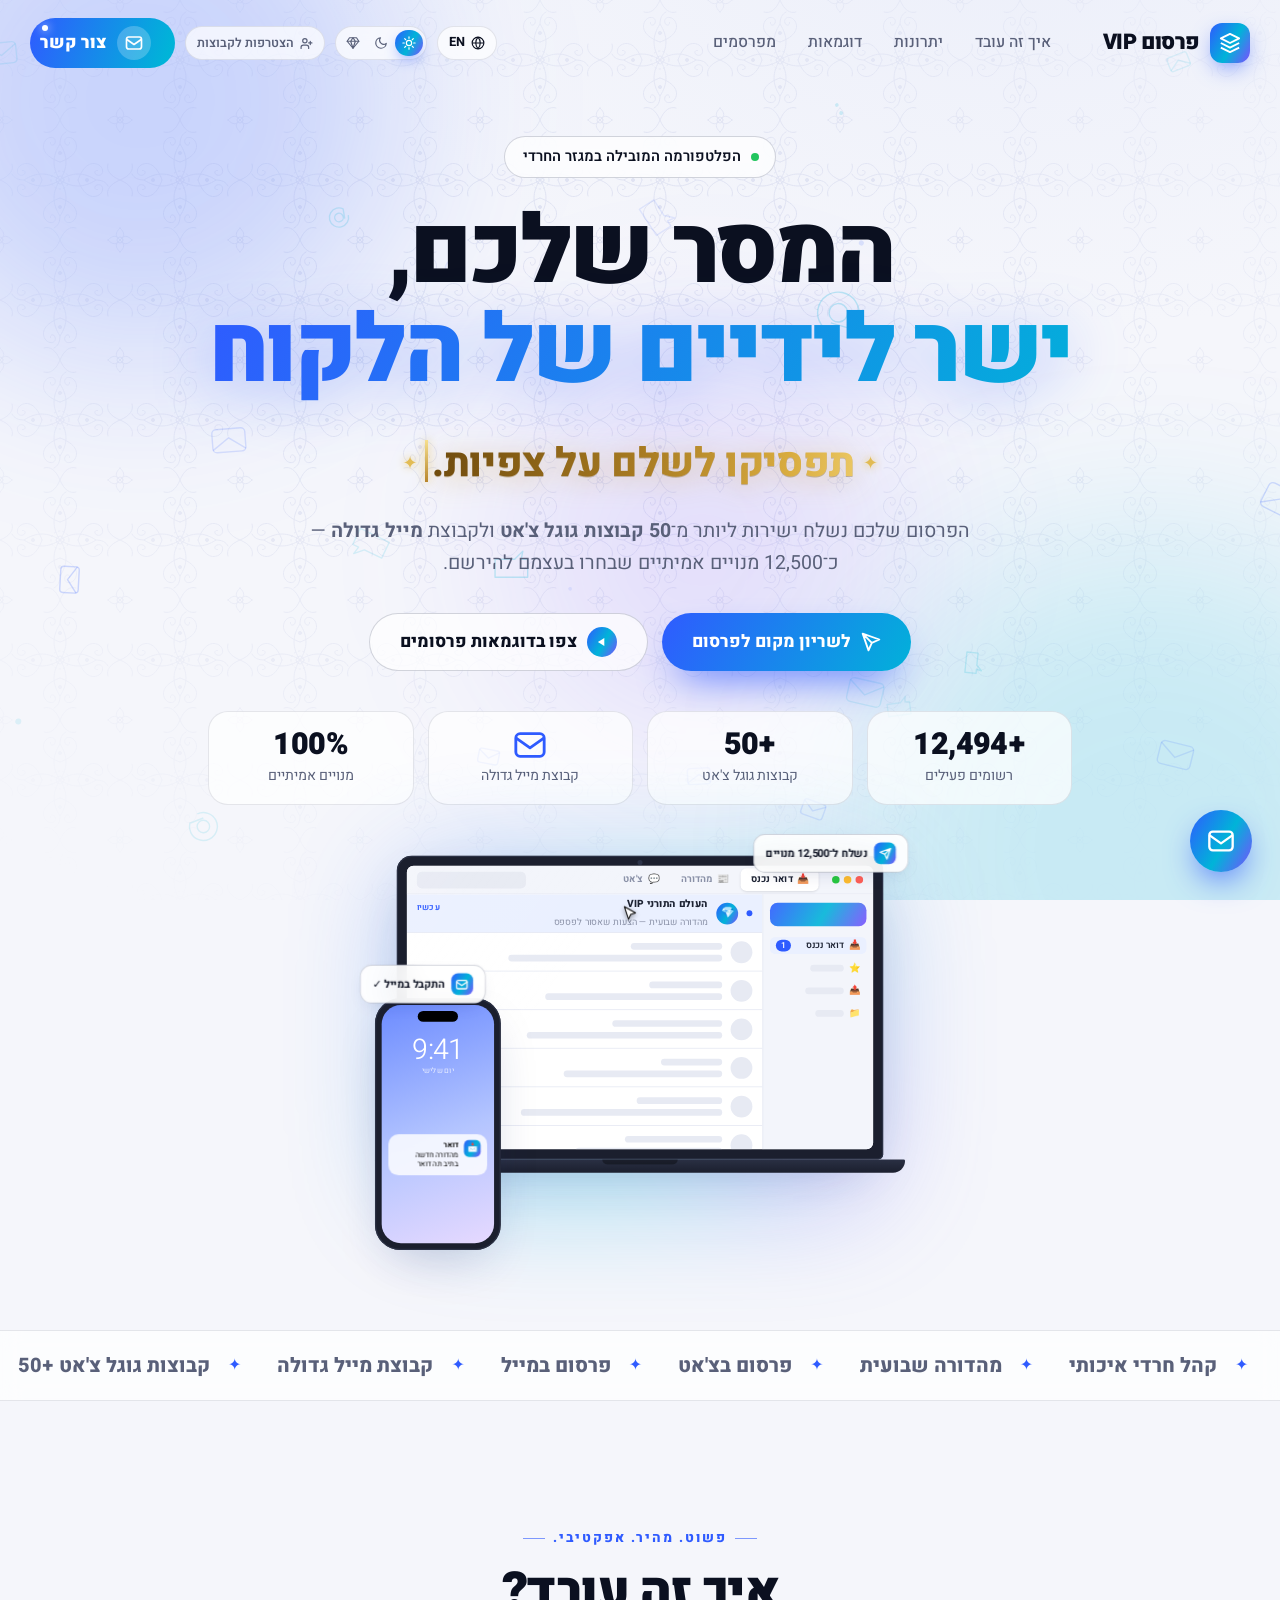
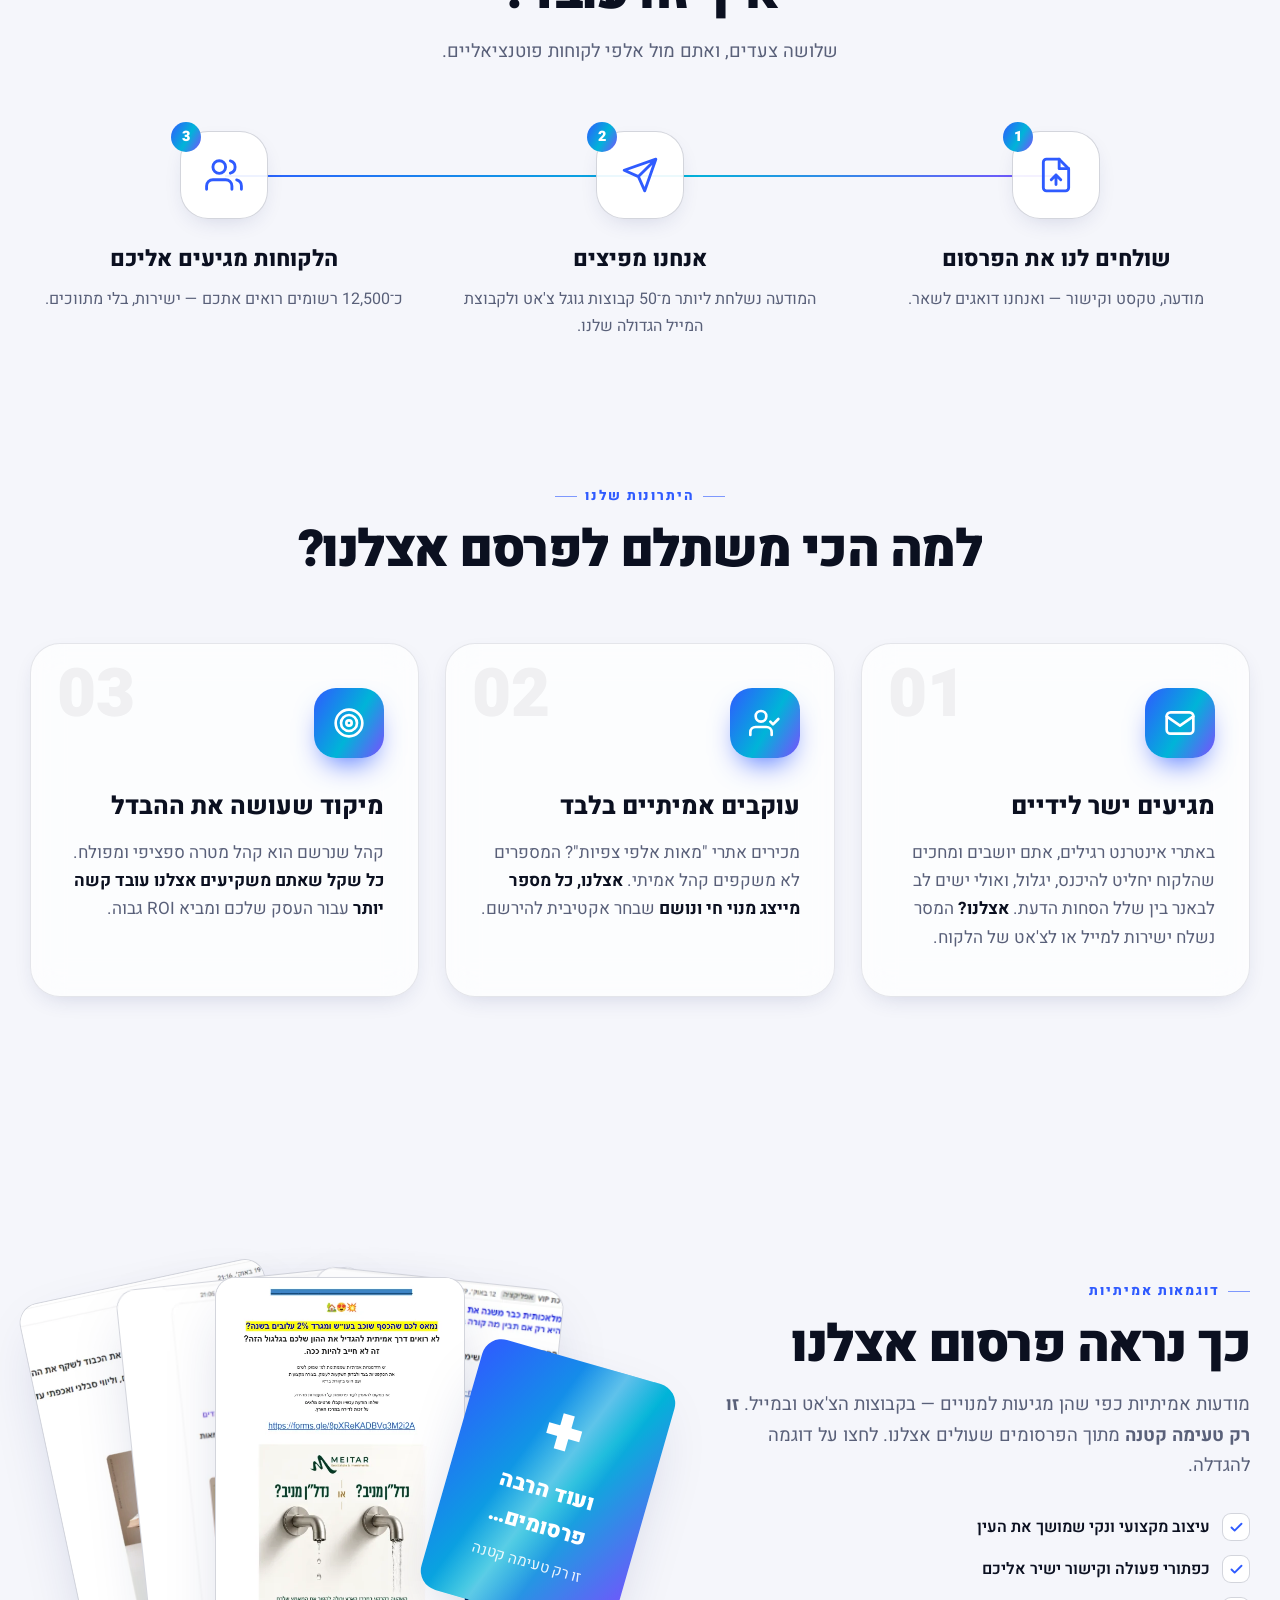
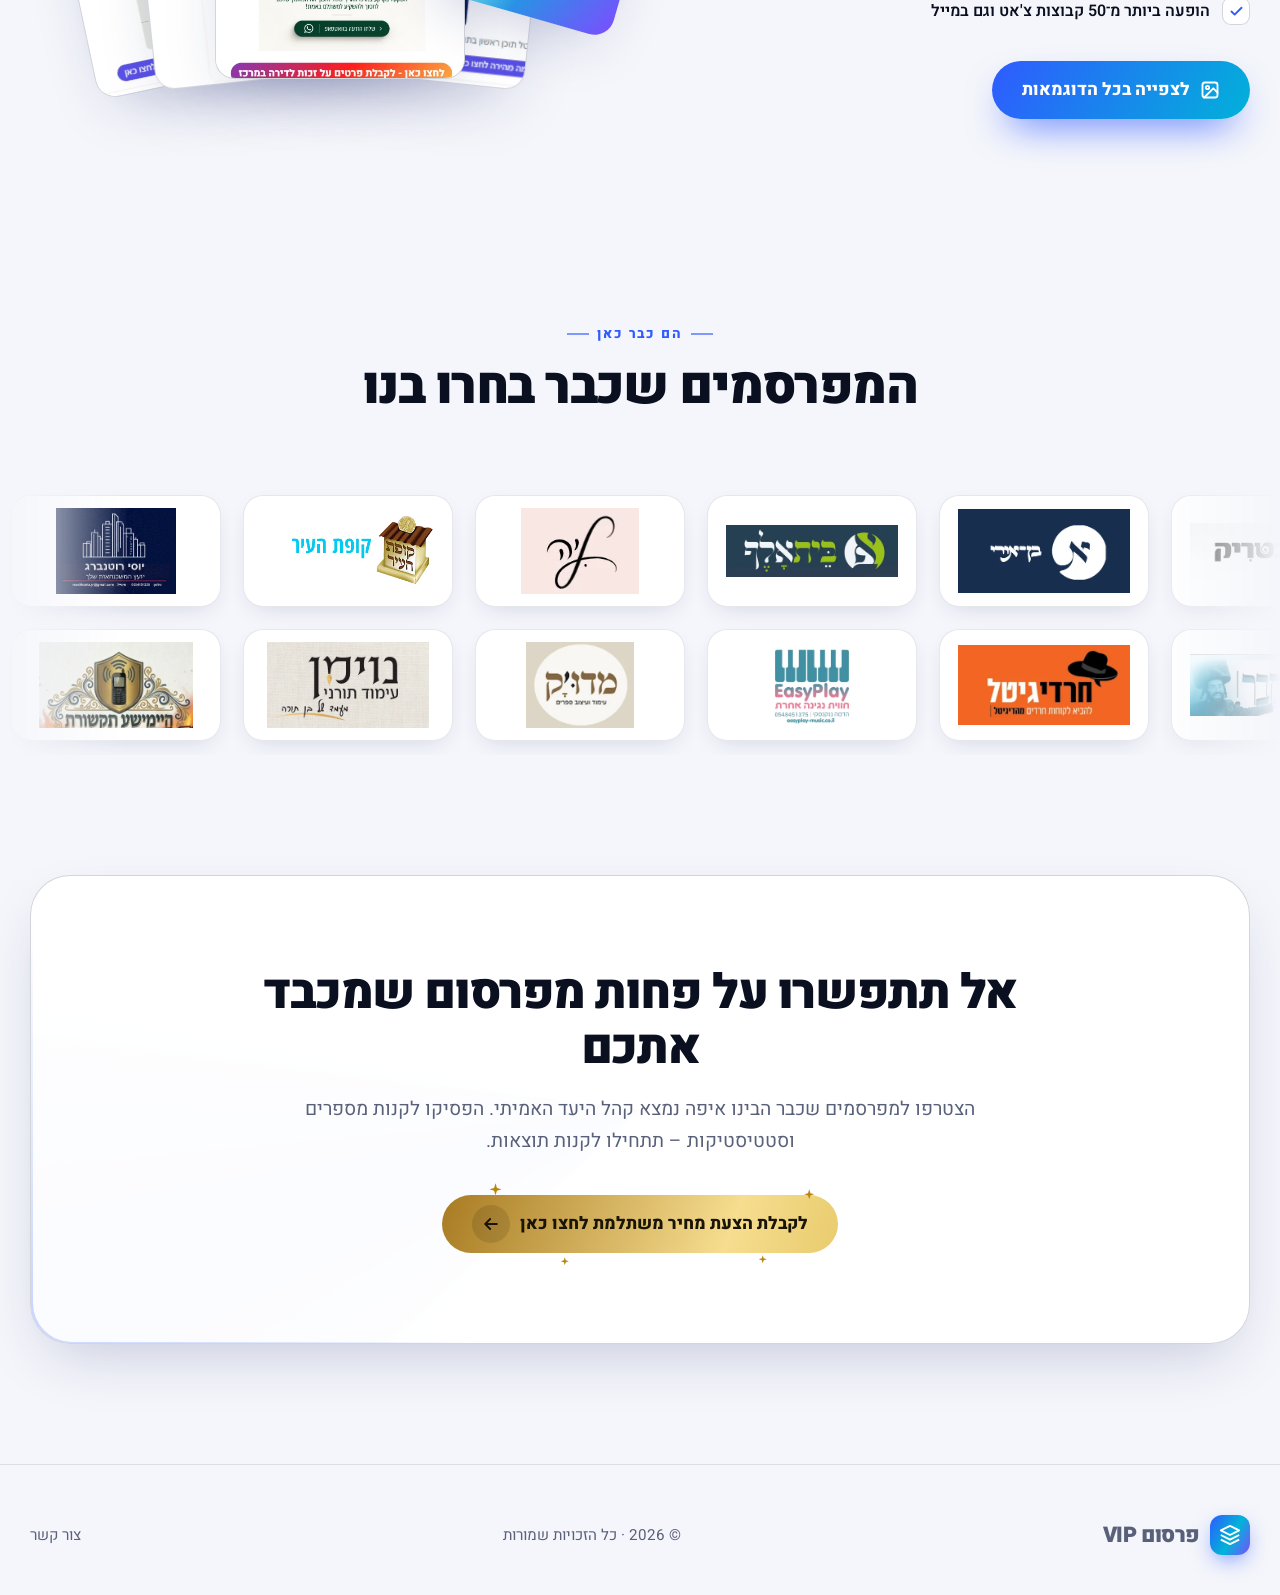
==== commit 1e3c3017: "Update 1.html" ====
--- a/1.html
+++ b/1.html
@@ -618,7 +618,7 @@
         <button class="btn btn-ghost" data-action="gallery"><span class="play"><svg viewBox="0 0 24 24" class="flip-rtl"><path d="M8 5v14l11-7z"></path></svg></span><span data-i18n="cta_samples">צפו בדוגמאות פרסומים</span></button>
       </div>
       <div class="stats">
-        <div class="stat"><b><span data-count="12500">12,472</span>+</b><span data-i18n="stat1">רשומים פעילים</span></div>
+        <div class="stat"><b><span data-count="12500">12,499</span>+</b><span data-i18n="stat1">רשומים פעילים</span></div>
         <div class="stat"><b><span data-count="50">50</span>+</b><span data-i18n="stat2">קבוצות גוגל צ'אט</span></div>
         <div class="stat"><b class="stat-ic"><svg viewBox="0 0 24 24" width="34" height="34" fill="none" stroke="currentColor" stroke-width="2" stroke-linejoin="round"><rect x="2" y="4" width="20" height="16" rx="3"></rect><path d="m2 7 10 7 10-7"></path></svg></b><span data-i18n="stat3">קבוצת מייל גדולה</span></div>
         <div class="stat"><b><span data-count="100">100</span>%</b><span data-i18n="stat4">מנויים אמיתיים</span></div>
@@ -838,7 +838,7 @@
   </div>
 </div>
 
-<script type="application/json" id="site-data">{"logos":["[data-uri]","[data-uri]","[data-uri]","[data-uri]","[data-uri]","[data-uri]","[data-uri]","[data-uri]","[data-uri]","[data-uri]","[data-uri]","[data-uri]","[data-uri]","[data-uri]","[data-uri]","[data-uri]","[data-uri]","[data-uri]","[data-uri]","[data-uri]","[data-uri]","[data-uri]","[data-uri]","[data-uri]","[data-uri]","[data-uri]","[data-uri]","[data-uri]","[data-uri]","[data-uri]","[data-uri]","[data-uri]","[data-uri]","[data-uri]","[data-uri]","[data-uri]"],"ads":["[data-uri]","[data-uri]","[data-uri]","[data-uri]","[data-uri]"],"links":{"join":"https://katzr.net/cf7bac","email":"y10578910y@gmail.com"},"i18n":{"he":{},"en":{}},"settings":{"popupDelay":6,"theme":"light"}}</script>
+<script type="application/json" id="site-data">{"logos":["[data-uri]","[data-uri]","[data-uri]","[data-uri]","[data-uri]","[data-uri]","[data-uri]","[data-uri]","[data-uri]","[data-uri]","[data-uri]","[data-uri]","[data-uri]","[data-uri]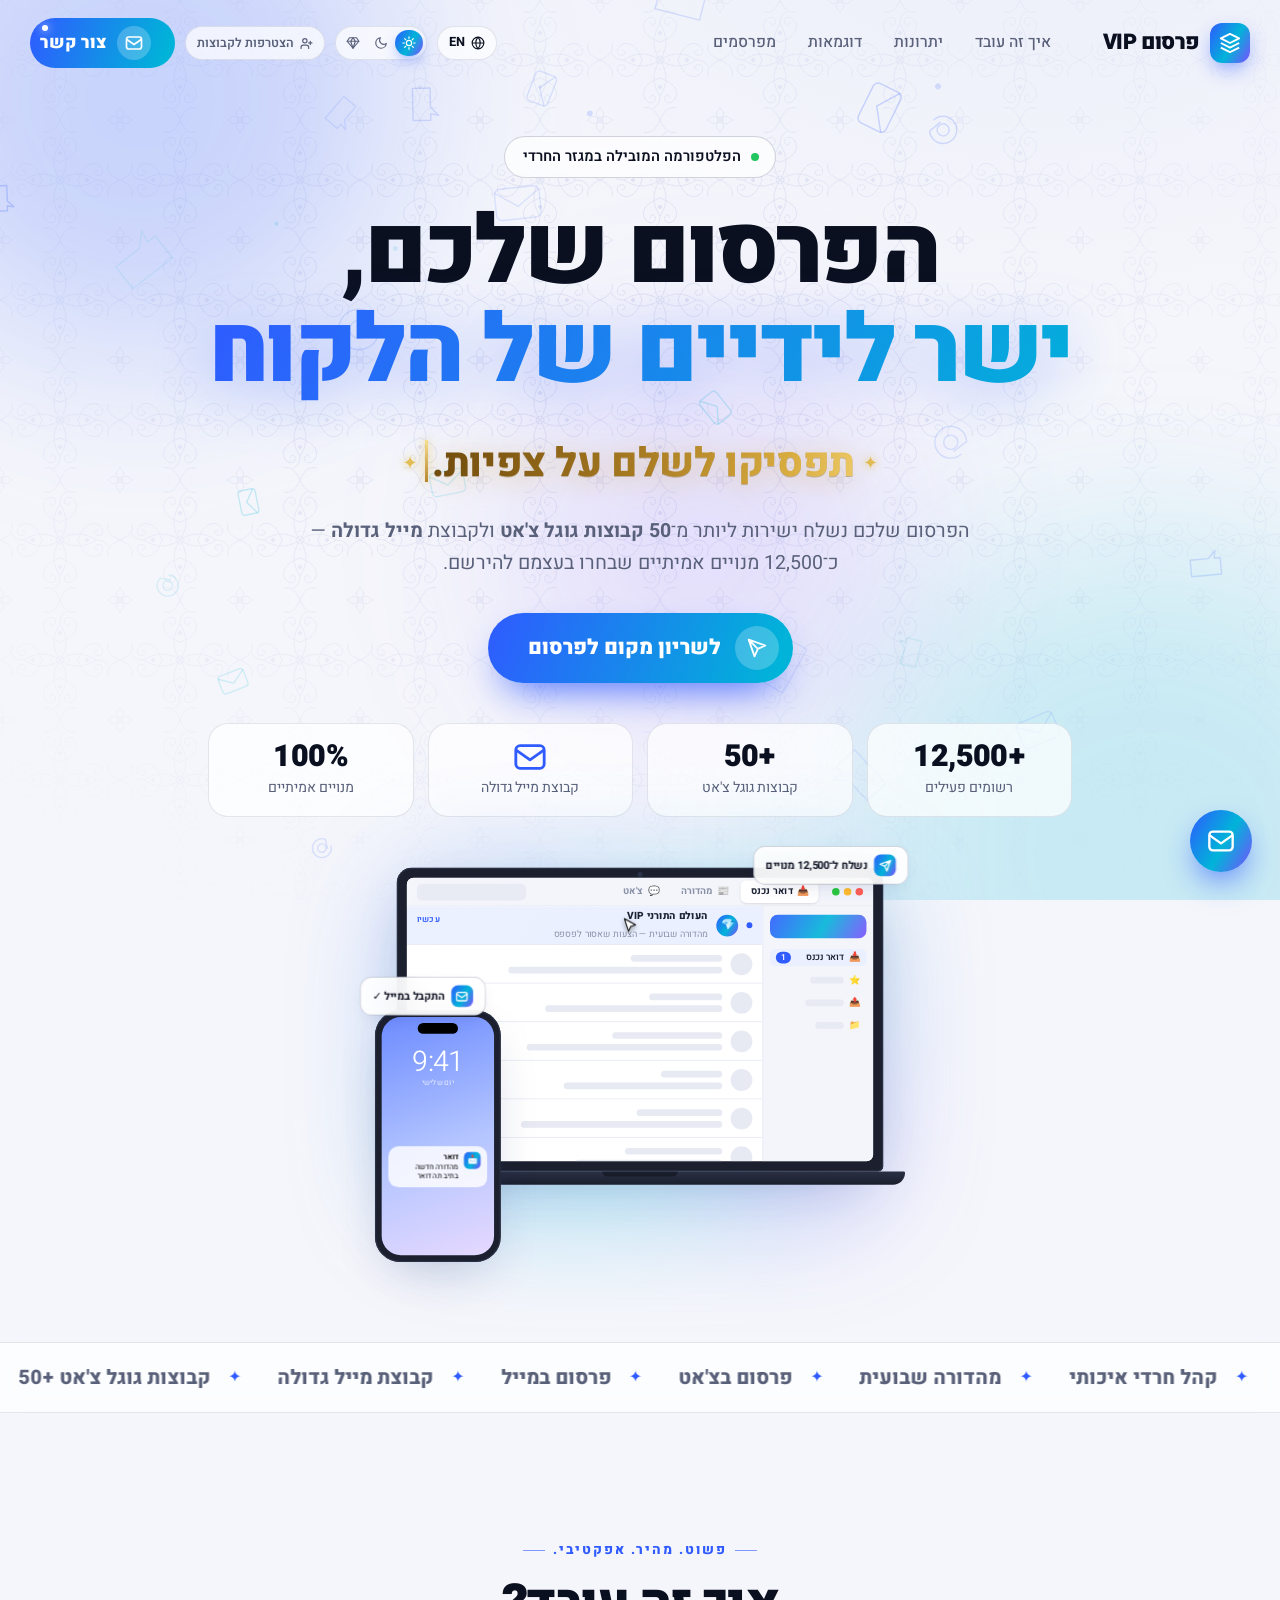
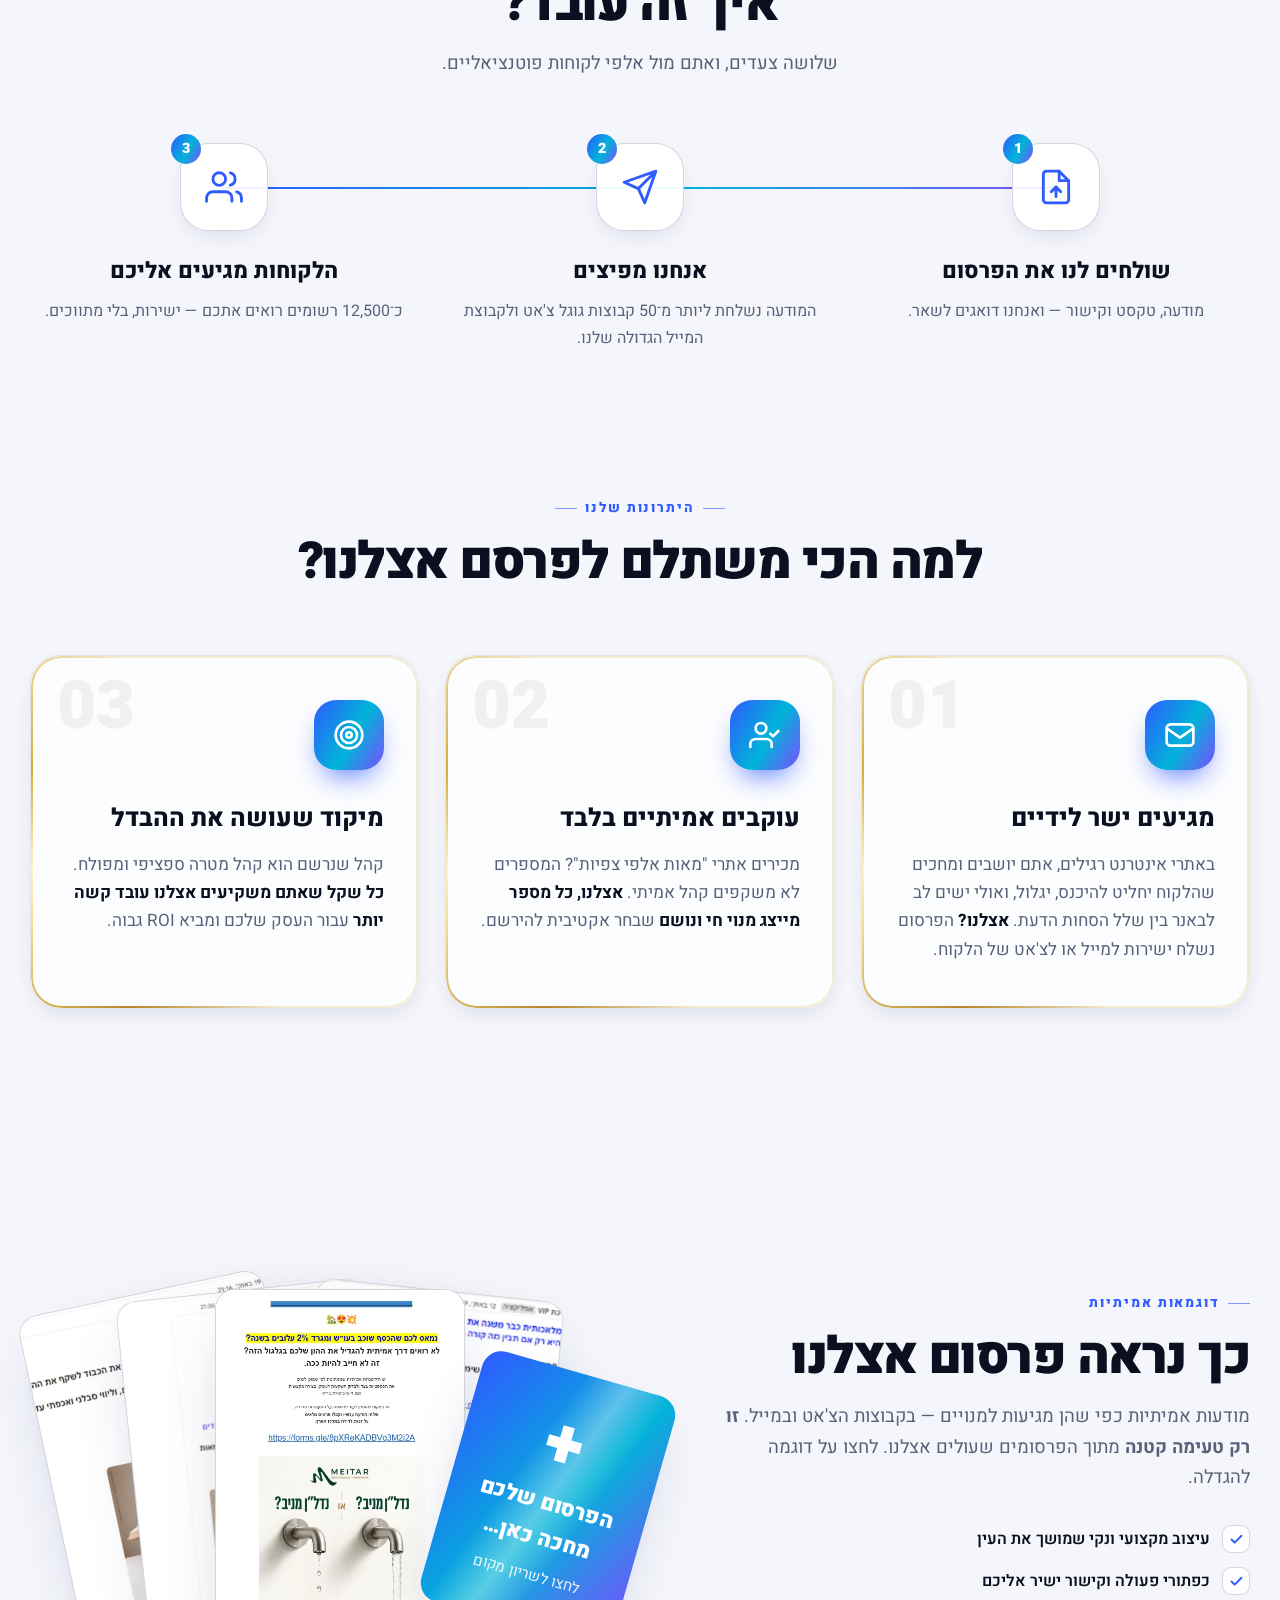
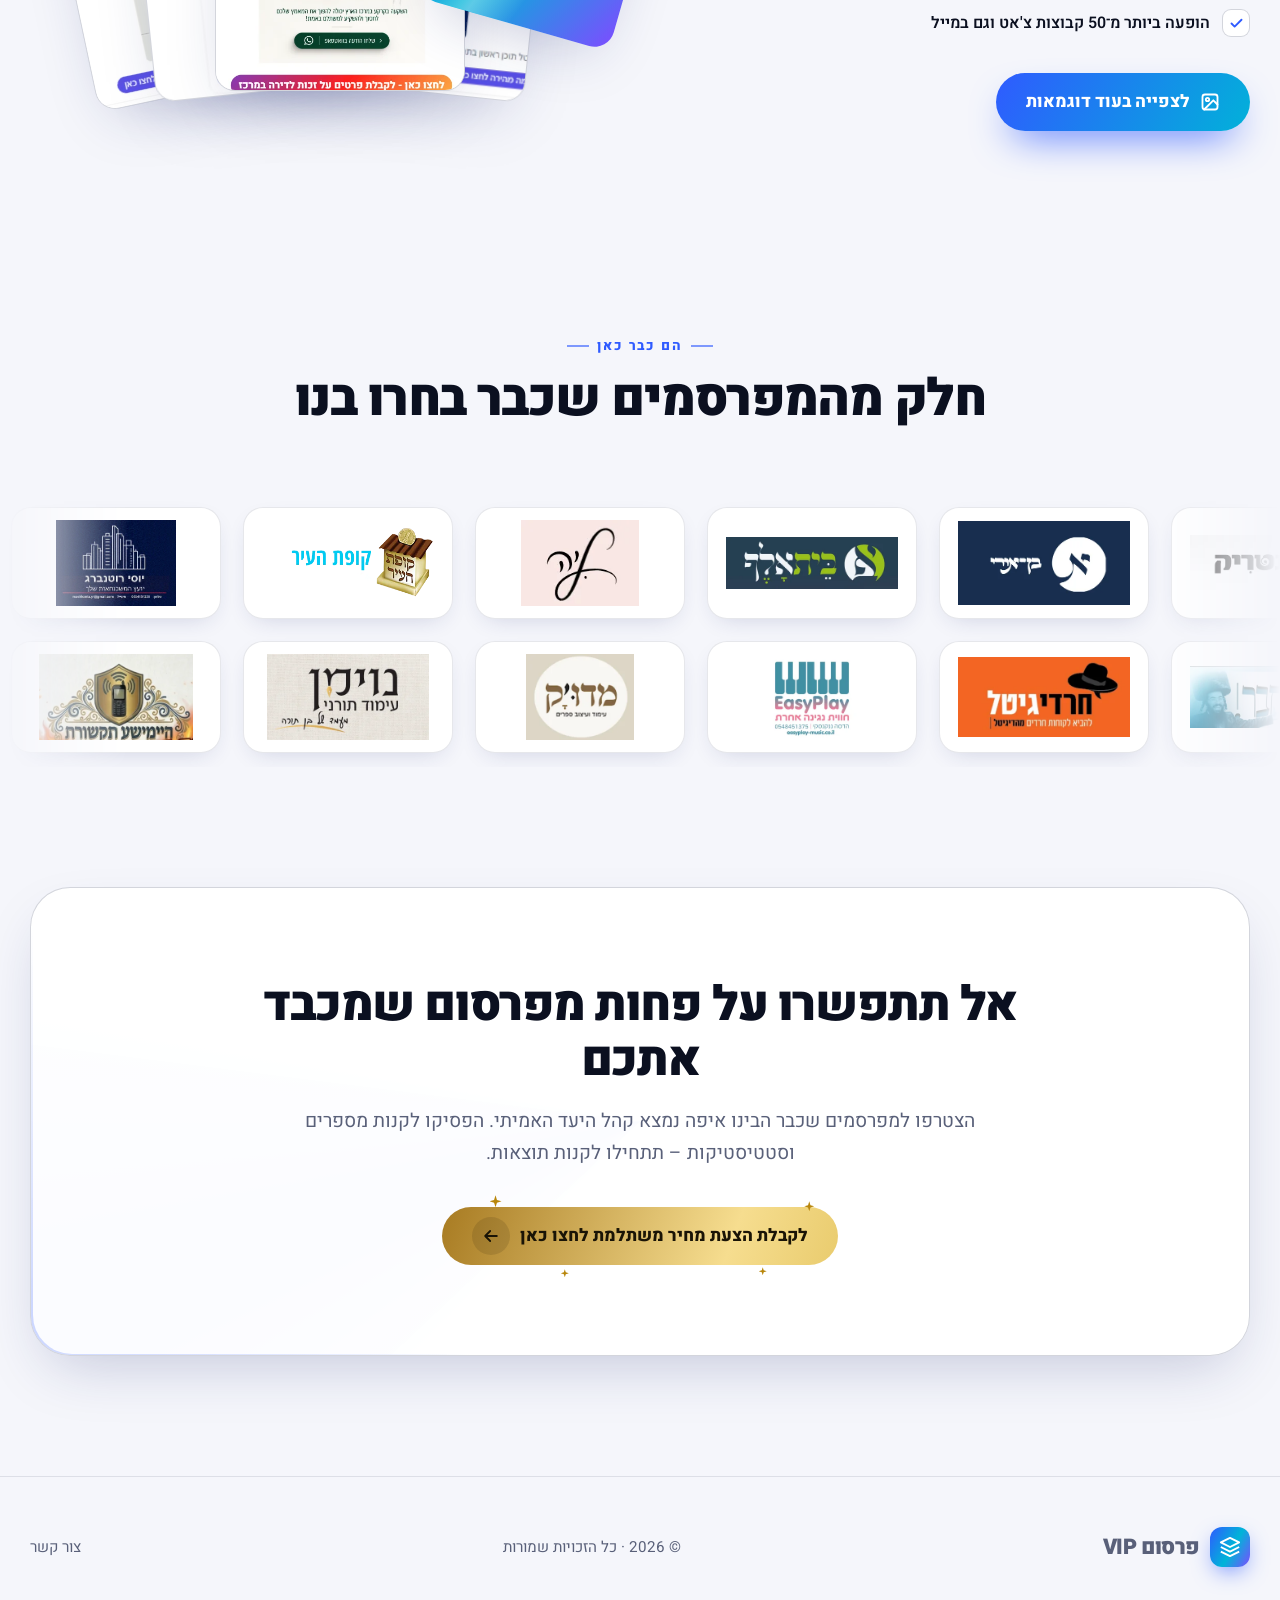
==== commit 8e0e74aa: "Update 1.html" ====
--- a/1.html
+++ b/1.html
@@ -154,6 +154,15 @@
 .mega-wrap .spk:nth-child(3){bottom:-10px;right:18%;animation-delay:.9s}
 .mega-wrap .spk:nth-child(4){top:-6px;right:6%;animation-delay:1.4s;width:10px;height:10px}
 .mega-wrap .spk:nth-child(5){bottom:-12px;left:30%;animation-delay:1.8s}
+/* hero booking button */
+.btn.btn-hero{height:70px;padding:0 14px 0 40px;font-size:1.3rem;font-weight:900;gap:14px;background:linear-gradient(110deg,var(--accent),var(--accent-2),var(--accent-3),var(--accent));background-size:300% 100%;animation:ccFlow 5s linear infinite,heroPulse 2.2s ease-out infinite}
+html[dir="ltr"] .btn.btn-hero{padding:0 40px 0 14px}
+.btn.btn-hero::after{transform:translateX(-130%);animation:ccShine 3s ease-in-out infinite;transition:none}
+.btn.btn-hero:hover{transform:translateY(-4px) scale(1.05)}
+.bh-ic{width:44px;height:44px;border-radius:50%;background:rgba(255,255,255,.22);display:grid;place-items:center;animation:bhFly 2.4s ease-in-out infinite}
+.bh-ic svg{width:21px;height:21px}
+@keyframes heroPulse{0%{box-shadow:0 18px 40px -14px var(--accent),0 0 0 0 color-mix(in srgb,var(--accent) 50%,transparent)}100%{box-shadow:0 18px 40px -14px var(--accent),0 0 0 18px transparent}}
+@keyframes bhFly{0%,100%{transform:translate(0,0)}50%{transform:translate(-3px,-3px) rotate(-8deg)}}
 /* ============ BUTTONS ============ */
 .btn{position:relative;display:inline-flex;align-items:center;justify-content:center;gap:10px;height:58px;padding:0 30px;border-radius:999px;font-weight:800;font-size:1.08rem;text-decoration:none;overflow:hidden;transition:transform .35s cubic-bezier(.2,.8,.2,1),box-shadow .35s;isolation:isolate;white-space:nowrap}
 .btn svg{width:20px;height:20px;fill:none;stroke:currentColor;stroke-width:2.2;stroke-linecap:round;stroke-linejoin:round;flex:none}
@@ -363,6 +372,20 @@
 .card{position:relative;padding:44px 34px;border-radius:30px;background:var(--surface);border:1px solid var(--border);backdrop-filter:blur(16px);box-shadow:var(--shadow-sm);transform-style:preserve-3d;transition:transform .5s cubic-bezier(.2,.8,.2,1),border-color .4s,box-shadow .4s;overflow:hidden}
 .card::before{content:"";position:absolute;inset:0;border-radius:inherit;background:radial-gradient(500px circle at var(--cx,50%) var(--cy,0%),color-mix(in srgb,var(--accent) 16%,transparent),transparent 45%);opacity:0;transition:opacity .4s;pointer-events:none}
 .card:hover::before{opacity:1}
+.card::after{content:"";position:absolute;inset:0;border-radius:inherit;padding:1.6px;background:conic-gradient(from var(--ang,0deg),rgba(212,175,55,.22) 0 45%,#b8862b 58%,#f6dd8f 68%,#fff3c4 72%,#d4af37 80%,rgba(212,175,55,.22) 92%);-webkit-mask:linear-gradient(#000 0 0) content-box,linear-gradient(#000 0 0);-webkit-mask-composite:xor;mask-composite:exclude;animation:spin 6s linear infinite;pointer-events:none;transition:padding .4s}
+.card:hover::after{padding:2.6px;animation-duration:1.8s}
+.card{box-shadow:var(--shadow-sm),0 0 0 0 rgba(212,175,55,0)}
+.card:hover{box-shadow:0 24px 60px -18px rgba(212,175,55,.55),0 0 34px -6px rgba(232,190,80,.45)!important}
+.gold-sweep{position:absolute;inset:0;border-radius:inherit;pointer-events:none;background:linear-gradient(115deg,transparent 30%,rgba(246,221,143,.35) 45%,rgba(255,246,207,.55) 50%,rgba(246,221,143,.35) 55%,transparent 70%);transform:translateX(-120%);opacity:0}
+.card:hover .gold-sweep{animation:goldSweep 1.1s cubic-bezier(.4,0,.2,1) forwards}
+@keyframes goldSweep{0%{transform:translateX(-120%);opacity:1}100%{transform:translateX(120%);opacity:1}}
+.card .card-ic{transition:transform .5s cubic-bezier(.3,1.6,.5,1),background .4s,box-shadow .4s}
+.card:hover .card-ic{transform:translateZ(50px) rotate(-8deg) scale(1.12);background:linear-gradient(135deg,#a87b22,#f6dd8f,#d4af37);box-shadow:0 14px 34px -10px rgba(212,175,55,.9)}
+.card:hover .card-ic svg{stroke:#1a1406}
+.card .num{transition:opacity .4s,color .4s,transform .5s}
+.card:hover .num{opacity:.35;color:#d4af37;transform:translateY(-4px) scale(1.08)}
+.card h3{transition:color .4s}
+[data-theme="lux"] .card:hover h3{color:var(--gold)}
 .card:hover{border-color:var(--border-strong);box-shadow:var(--shadow)}
 .card-ic{width:70px;height:70px;border-radius:22px;display:grid;place-items:center;margin-bottom:28px;background:var(--grad);box-shadow:0 14px 30px -12px var(--accent);transform:translateZ(40px)}
 .card-ic svg{width:32px;height:32px;fill:none;stroke:var(--on-accent);stroke-width:2;stroke-linecap:round;stroke-linejoin:round}
@@ -384,7 +407,7 @@
 .fan-card{position:absolute;top:40px;left:50%;width:250px;margin-left:-125px;border-radius:20px;overflow:hidden;background:var(--tile);box-shadow:var(--shadow);border:1px solid var(--border-strong);cursor:zoom-in;transition:opacity .35s,transform .5s cubic-bezier(.2,.8,.2,1),box-shadow .5s;transform:translateX(var(--fx)) rotate(var(--fr)) translateY(var(--fy,0));opacity:0}
 .fan.in .fan-card{opacity:1}
 .fan-card img{width:100%;height:400px;object-fit:cover;object-position:top}
-.fan-more{height:400px;background:var(--grad)!important;border:0;width:200px!important;margin-left:-100px!important;top:120px!important;height:260px!important}
+.fan-more{cursor:pointer;text-decoration:none;height:400px;background:var(--grad)!important;border:0;width:200px!important;margin-left:-100px!important;top:120px!important;height:260px!important}
 .fm-in{height:100%;display:flex;flex-direction:column;align-items:center;justify-content:center;gap:8px;color:var(--on-accent);text-align:center;padding:20px;position:relative;overflow:hidden}
 .fm-in::before{content:"";position:absolute;inset:0;background:linear-gradient(110deg,transparent 35%,rgba(255,255,255,.35) 50%,transparent 65%);animation:shine 3.5s infinite}
 .fm-plus{font-size:4.4rem;font-weight:900;line-height:1;animation:wobble 2.4s ease-in-out infinite}
@@ -472,8 +495,9 @@
 .promo-in{position:relative;border-radius:22px;background:var(--surface-2);padding:20px 20px 16px;text-align:center;overflow:hidden;backdrop-filter:blur(20px)}
 [data-theme="light"] .promo-in{background:#fff}
 .promo-in::before{content:"";position:absolute;top:-90px;left:50%;width:260px;height:180px;margin-left:-130px;background:var(--grad);filter:blur(60px);opacity:.35}
-.promo .x-btn{position:absolute;top:10px;inset-inline-end:10px;width:30px;height:30px;background:var(--surface);border:1px solid var(--border);color:var(--text);z-index:3}
-.promo .x-btn svg{width:14px;height:14px}
+.promo .x-btn{position:absolute;top:10px;inset-inline-end:10px;width:34px;height:34px;background:var(--text);border:2px solid var(--surface-2);color:var(--bg);z-index:3;box-shadow:0 4px 12px -2px rgba(0,0,0,.35)}
+.promo .x-btn:hover{transform:rotate(90deg) scale(1.08);background:var(--accent);color:#fff}
+.promo .x-btn svg{width:15px;height:15px;stroke-width:3}
 #confetti{position:absolute;inset:0;width:100%;height:100%;pointer-events:none;z-index:2}
 .mega{position:relative;width:58px;height:58px;margin:0 auto 10px}
 .mega .core{position:absolute;inset:6px;border-radius:15px;background:var(--grad);display:grid;place-items:center;box-shadow:0 10px 24px -8px var(--accent);animation:wobble 2.4s ease-in-out infinite}
@@ -530,6 +554,7 @@
   .contact-cta{height:44px;font-size:.98rem;padding:0 16px 0 7px}
   html[dir="ltr"] .contact-cta{padding:0 7px 0 16px}
   .cc-ic{width:30px;height:30px}
+  .btn.btn-hero{height:62px;font-size:1.12rem}
   .btn-mega{height:auto;min-height:66px;padding:12px 22px;font-size:1.08rem;white-space:normal;line-height:1.3}
   .brand{font-size:1.15rem}
   .brand-mark{width:36px;height:36px}
@@ -610,12 +635,11 @@
   <div class="container hero-grid">
     <div class="hero-text">
       <div class="badge"><span class="dot"></span><span data-i18n="badge">הפלטפורמה המובילה במגזר החרדי</span></div>
-      <h1 data-i18n="h1">המסר שלכם,<br><span class="grad">ישר לידיים של הלקוח</span></h1>
+      <h1 data-i18n="h1">הפרסום שלכם,<br><span class="grad">ישר לידיים של הלקוח</span></h1>
       <div class="typewriter" aria-live="polite"><span id="tw" data-dyn=""></span><span class="caret"></span></div>
       <p class="hero-sub" data-i18n="hero_sub">הפרסום שלכם נשלח ישירות ליותר מ־<b>50 קבוצות גוגל צ'אט</b> ולקבוצת <b>מייל גדולה</b> — כ־12,500 מנויים אמיתיים שבחרו בעצמם להירשם.</p>
       <div class="hero-ctas">
-        <a class="btn btn-primary" data-link="mail" target="_blank" rel="noopener" href="https://mail.google.com/mail/u/0/?view=cm&amp;fs=1&amp;tf=1&amp;source=mailto&amp;su=%D7%9E%D7%A2%D7%95%D7%A0%D7%99%D7%99%D7%9F+%D7%91%D7%A4%D7%A8%D7%A1%D7%95%D7%9D+%D7%91%D7%A7%D7%91%D7%95%D7%A6%D7%95%D7%AA&amp;to=y10578910y@gmail.com"><svg viewBox="0 0 24 24" class="flip-rtl"><path d="M22 2 11 13M22 2l-7 20-4-9-9-4z"></path></svg><span data-i18n="cta_book">לשריון מקום לפרסום</span></a>
-        <button class="btn btn-ghost" data-action="gallery"><span class="play"><svg viewBox="0 0 24 24" class="flip-rtl"><path d="M8 5v14l11-7z"></path></svg></span><span data-i18n="cta_samples">צפו בדוגמאות פרסומים</span></button>
+        <a class="btn btn-primary btn-hero" data-link="mail" target="_blank" rel="noopener" href="https://mail.google.com/mail/u/0/?view=cm&amp;fs=1&amp;tf=1&amp;source=mailto&amp;su=%D7%9E%D7%A2%D7%95%D7%A0%D7%99%D7%99%D7%9F+%D7%91%D7%A4%D7%A8%D7%A1%D7%95%D7%9D+%D7%91%D7%A7%D7%91%D7%95%D7%A6%D7%95%D7%AA&amp;to=y10578910y@gmail.com"><span class="bh-ic"><svg viewBox="0 0 24 24" class="flip-rtl"><path d="M22 2 11 13M22 2l-7 20-4-9-9-4z"></path></svg></span><span data-i18n="cta_book">לשריון מקום לפרסום</span></a>
       </div>
       <div class="stats">
         <div class="stat"><b><span data-count="12500">12,499</span>+</b><span data-i18n="stat1">רשומים פעילים</span></div>
@@ -746,9 +770,9 @@
       <h2 class="sec-title" data-i18n="feat_title">למה הכי משתלם לפרסם אצלנו?</h2>
     </div>
     <div class="cards">
-      <article class="card reveal js-style" data-tilt=""><span class="num">01</span><div class="card-ic"><svg viewBox="0 0 24 24"><rect x="2" y="4" width="20" height="16" rx="3"></rect><path d="m2 7 10 7 10-7"></path></svg></div><h3 data-i18n="f1_t">מגיעים ישר לידיים</h3><p data-i18n="f1_d">באתרי אינטרנט רגילים, אתם יושבים ומחכים שהלקוח יחליט להיכנס, יגלול, ואולי ישים לב לבאנר בין שלל הסחות הדעת. <strong>אצלנו?</strong> המסר נשלח ישירות למייל או לצ'אט של הלקוח.</p></article>
-      <article class="card reveal js-style" data-tilt=""><span class="num">02</span><div class="card-ic"><svg viewBox="0 0 24 24"><path d="M17 21v-2a4 4 0 0 0-4-4H5a4 4 0 0 0-4 4v2"></path><circle cx="9" cy="7" r="4"></circle><path d="m16 11 2 2 4-4"></path></svg></div><h3 data-i18n="f2_t">עוקבים אמיתיים בלבד</h3><p data-i18n="f2_d">מכירים אתרי "מאות אלפי צפיות"? המספרים לא משקפים קהל אמיתי. <strong>אצלנו, כל מספר מייצג מנוי חי ונושם</strong> שבחר אקטיבית להירשם.</p></article>
-      <article class="card reveal js-style" data-tilt=""><span class="num">03</span><div class="card-ic"><svg viewBox="0 0 24 24"><circle cx="12" cy="12" r="10"></circle><circle cx="12" cy="12" r="6"></circle><circle cx="12" cy="12" r="2"></circle></svg></div><h3 data-i18n="f3_t">מיקוד שעושה את ההבדל</h3><p data-i18n="f3_d">קהל שנרשם הוא קהל מטרה ספציפי ומפולח. <strong>כל שקל שאתם משקיעים אצלנו עובד קשה יותר</strong> עבור העסק שלכם ומביא ROI גבוה.</p></article>
+      <article class="card reveal js-style" data-tilt=""><span class="gold-sweep"></span><span class="num">01</span><div class="card-ic"><svg viewBox="0 0 24 24"><rect x="2" y="4" width="20" height="16" rx="3"></rect><path d="m2 7 10 7 10-7"></path></svg></div><h3 data-i18n="f1_t">מגיעים ישר לידיים</h3><p data-i18n="f1_d">באתרי אינטרנט רגילים, אתם יושבים ומחכים שהלקוח יחליט להיכנס, יגלול, ואולי ישים לב לבאנר בין שלל הסחות הדעת. <strong>אצלנו?</strong> הפרסום נשלח ישירות למייל או לצ'אט של הלקוח.</p></article>
+      <article class="card reveal js-style" data-tilt=""><span class="gold-sweep"></span><span class="num">02</span><div class="card-ic"><svg viewBox="0 0 24 24"><path d="M17 21v-2a4 4 0 0 0-4-4H5a4 4 0 0 0-4 4v2"></path><circle cx="9" cy="7" r="4"></circle><path d="m16 11 2 2 4-4"></path></svg></div><h3 data-i18n="f2_t">עוקבים אמיתיים בלבד</h3><p data-i18n="f2_d">מכירים אתרי "מאות אלפי צפיות"? המספרים לא משקפים קהל אמיתי. <strong>אצלנו, כל מספר מייצג מנוי חי ונושם</strong> שבחר אקטיבית להירשם.</p></article>
+      <article class="card reveal js-style" data-tilt=""><span class="gold-sweep"></span><span class="num">03</span><div class="card-ic"><svg viewBox="0 0 24 24"><circle cx="12" cy="12" r="10"></circle><circle cx="12" cy="12" r="6"></circle><circle cx="12" cy="12" r="2"></circle></svg></div><h3 data-i18n="f3_t">מיקוד שעושה את ההבדל</h3><p data-i18n="f3_d">קהל שנרשם הוא קהל מטרה ספציפי ומפולח. <strong>כל שקל שאתם משקיעים אצלנו עובד קשה יותר</strong> עבור העסק שלכם ומביא ROI גבוה.</p></article>
     </div>
   </div>
 </section>
@@ -765,7 +789,7 @@
         <li><i><svg viewBox="0 0 24 24"><path d="M20 6 9 17l-5-5"></path></svg></i><span data-i18n="sp2">כפתורי פעולה וקישור ישיר אליכם</span></li>
         <li><i><svg viewBox="0 0 24 24"><path d="M20 6 9 17l-5-5"></path></svg></i><span data-i18n="sp3">הופעה ביותר מ־50 קבוצות צ'אט וגם במייל</span></li>
       </ul>
-      <button class="btn btn-primary" data-action="gallery"><svg viewBox="0 0 24 24"><rect x="3" y="3" width="18" height="18" rx="3"></rect><circle cx="9" cy="9" r="2"></circle><path d="m21 15-5-5L5 21"></path></svg><span data-i18n="samp_btn">לצפייה בכל הדוגמאות</span></button>
+      <button class="btn btn-primary" data-action="gallery"><svg viewBox="0 0 24 24"><rect x="3" y="3" width="18" height="18" rx="3"></rect><circle cx="9" cy="9" r="2"></circle><path d="m21 15-5-5L5 21"></path></svg><span data-i18n="samp_btn">לצפייה בעוד דוגמאות</span></button>
     </div>
     <div class="fan reveal" id="fan" data-dyn=""></div>
   </div>
@@ -775,7 +799,7 @@
 <section class="section" id="clients" style="padding-top:40px">
   <div class="sec-head reveal container">
     <div class="kicker" data-i18n="cl_k">הם כבר כאן</div>
-    <h2 class="sec-title" data-i18n="cl_title">המפרסמים שכבר בחרו בנו</h2>
+    <h2 class="sec-title" data-i18n="cl_title">חלק מהמפרסמים שכבר בחרו בנו</h2>
   </div>
   <div class="marquee reveal" dir="ltr">
     <div class="m-track js-style" id="track1" data-dyn=""></div>
@@ -838,7 +862,7 @@
   </div>
 </div>
 
-<script type="application/json" id="site-data">{"logos":["[data-uri]","[data-uri]","[data-uri]","[data-uri]","[data-uri]","[data-uri]","[data-uri]","[data-uri]","[data-uri]","[data-uri]","[data-uri]","[data-uri]","[data-uri]","[data-uri]","[data-uri]","[data-uri]","[data-uri]","[data-uri]","[data-uri]","[data-uri]","[data-uri]","[data-uri]","[data-uri]","[data-uri]","[data-uri]","[data-uri]","[data-uri]","[data-uri]","[data-uri]","[data-uri]","[data-uri]","[data-uri]","[data-uri]","[data-uri]